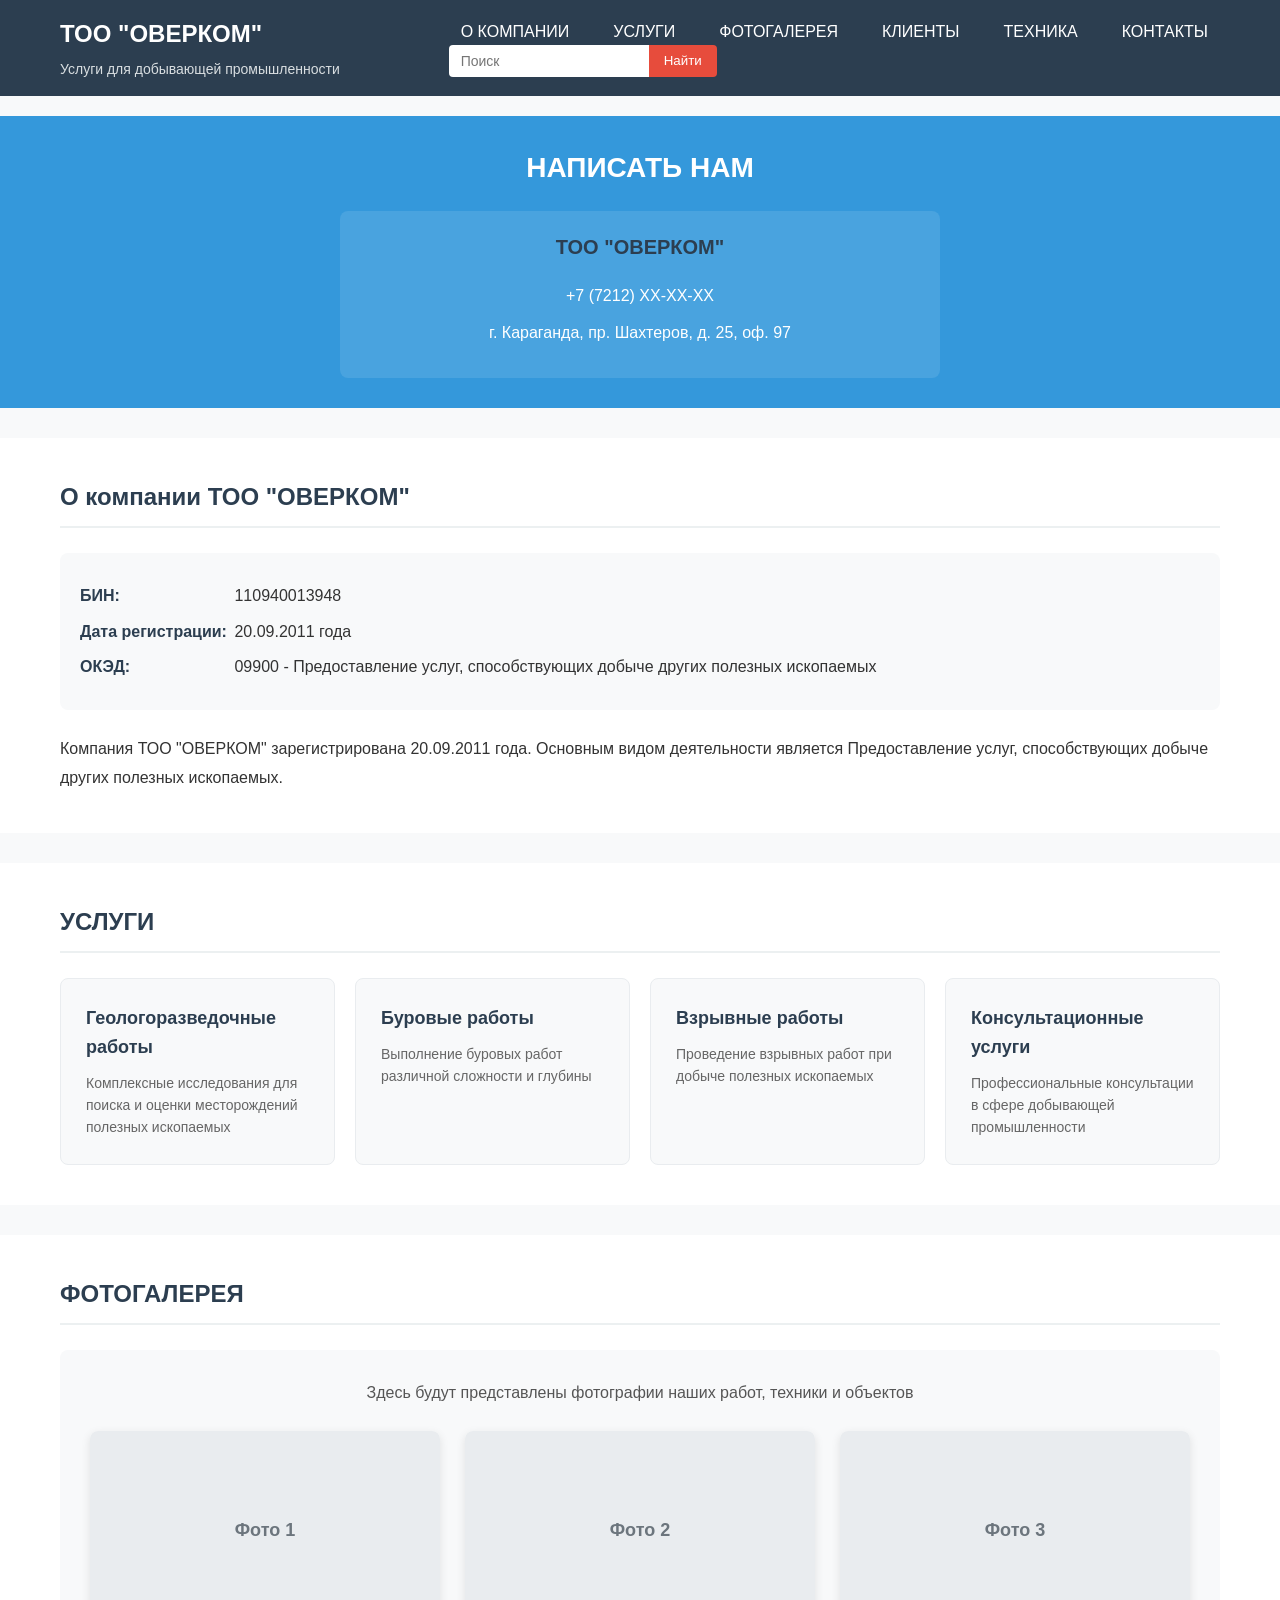
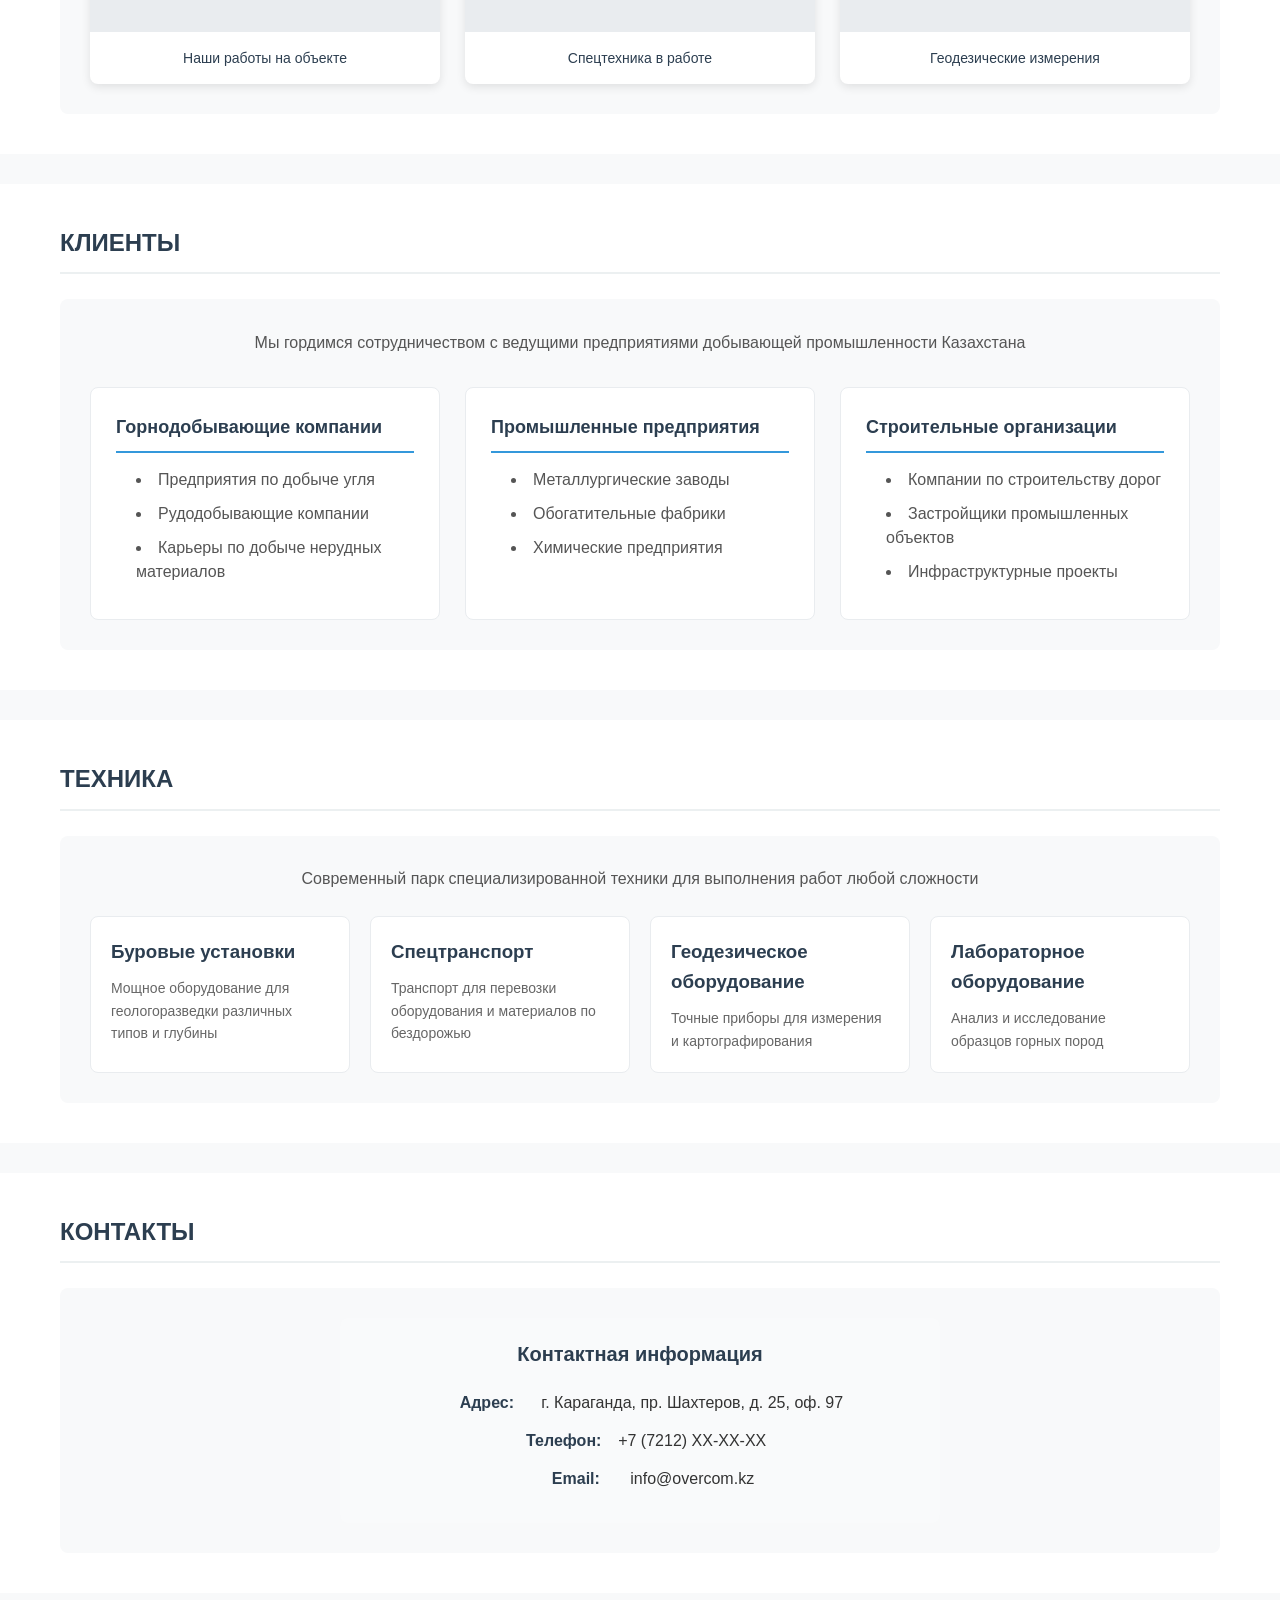
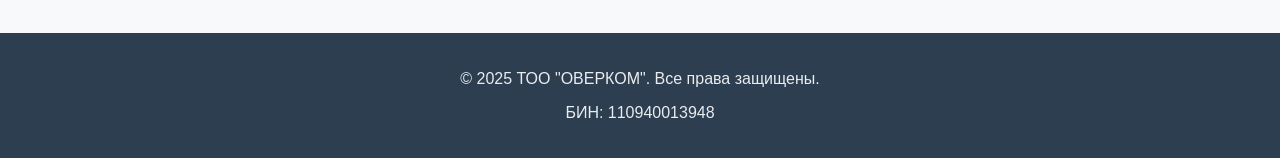
==== index.html @ c34c1b7b "Add contacts section with company information" ====
<!DOCTYPE html>
<html lang="ru">
<head>
  <meta charset="UTF-8">
  <meta name="viewport" content="width=device-width, initial-scale=1.0">
  <title>ТОО "ОВЕРКОМ" - Услуги для добывающей промышленности</title>
  <link rel="stylesheet" href="style.css">
</head>
<body>
<header class="header">
  <div class="container">
    <div class="logo">
      <h1>ТОО "ОВЕРКОМ"</h1>
      <p class="subtitle">Услуги для добывающей промышленности</p>
    </div>

    <nav class="navbar">
      <ul class="nav-menu">
        <li><a href="#about">О КОМПАНИИ</a></li>
        <li><a href="#services">УСЛУГИ</a></li>
        <li><a href="#gallery">ФОТОГАЛЕРЕЯ</a></li>
        <li><a href="#clients">КЛИЕНТЫ</a></li>
        <li><a href="#equipment">ТЕХНИКА</a></li>
        <li><a href="#contacts">КОНТАКТЫ</a></li>
      </ul>
      <div class="search-box">
        <input type="text" placeholder="Поиск">
        <button>Найти</button>
      </div>
    </nav>
  </div>
</header>

<main class="main-content">
  <section class="contact-banner">
    <div class="container">
      <h2>НАПИСАТЬ НАМ</h2>
      <div class="contact-info">
        <h3>ТОО "ОВЕРКОМ"</h3>
        <p>+7 (7212) XX-XX-XX</p>
        <p>г. Караганда, пр. Шахтеров, д. 25, оф. 97</p>
      </div>
    </div>
  </section>

  <section id="about" class="company-section">
    <div class="container">
      <h2>О компании ТОО "ОВЕРКОМ"</h2>

      <div class="company-details">
        <p><strong>БИН:</strong> 110940013948</p>
        <p><strong>Дата регистрации:</strong> 20.09.2011 года</p>
        <p><strong>ОКЭД:</strong> 09900 - Предоставление услуг, способствующих добыче других полезных ископаемых</p>
      </div>

      <div class="company-description">
        <p>Компания ТОО "ОВЕРКОМ" зарегистрирована 20.09.2011 года. Основным видом деятельности является Предоставление услуг, способствующих добыче других полезных ископаемых.</p>
      </div>
    </div>
  </section>

  <section id="services" class="company-section">
    <div class="container">
      <h2>УСЛУГИ</h2>
      <div class="services-grid">
        <div class="service-card">
          <h3>Геологоразведочные работы</h3>
          <p>Комплексные исследования для поиска и оценки месторождений полезных ископаемых</p>
        </div>
        <div class="service-card">
          <h3>Буровые работы</h3>
          <p>Выполнение буровых работ различной сложности и глубины</p>
        </div>
        <div class="service-card">
          <h3>Взрывные работы</h3>
          <p>Проведение взрывных работ при добыче полезных ископаемых</p>
        </div>
        <div class="service-card">
          <h3>Консультационные услуги</h3>
          <p>Профессиональные консультации в сфере добывающей промышленности</p>
        </div>
      </div>
    </div>
  </section>

  <section id="gallery" class="company-section">
    <div class="container">
      <h2>ФОТОГАЛЕРЕЯ</h2>
      <div class="gallery-container">
        <p class="gallery-description">Здесь будут представлены фотографии наших работ, техники и объектов</p>
        <div class="gallery-grid">
          <div class="gallery-item">
            <div class="image-placeholder">Фото 1</div>
            <p class="image-caption">Наши работы на объекте</p>
          </div>
          <div class="gallery-item">
            <div class="image-placeholder">Фото 2</div>
            <p class="image-caption">Спецтехника в работе</p>
          </div>
          <div class="gallery-item">
            <div class="image-placeholder">Фото 3</div>
            <p class="image-caption">Геодезические измерения</p>
          </div>
        </div>
      </div>
    </div>
  </section>

  <section id="clients" class="company-section">
    <div class="container">
      <h2>КЛИЕНТЫ</h2>
      <div class="clients-container">
        <p class="clients-intro">Мы гордимся сотрудничеством с ведущими предприятиями добывающей промышленности Казахстана</p>

        <div class="clients-grid">
          <div class="client-category">
            <h3>Горнодобывающие компании</h3>
            <ul>
              <li>Предприятия по добыче угля</li>
              <li>Рудодобывающие компании</li>
              <li>Карьеры по добыче нерудных материалов</li>
            </ul>
          </div>

          <div class="client-category">
            <h3>Промышленные предприятия</h3>
            <ul>
              <li>Металлургические заводы</li>
              <li>Обогатительные фабрики</li>
              <li>Химические предприятия</li>
            </ul>
          </div>

          <div class="client-category">
            <h3>Строительные организации</h3>
            <ul>
              <li>Компании по строительству дорог</li>
              <li>Застройщики промышленных объектов</li>
              <li>Инфраструктурные проекты</li>
            </ul>
          </div>
        </div>
      </div>
    </div>
  </section>

  <section id="equipment" class="company-section">
    <div class="container">
      <h2>ТЕХНИКА</h2>
      <div class="equipment-container">
        <p>Современный парк специализированной техники для выполнения работ любой сложности</p>
        <div class="equipment-grid">
          <div class="equipment-item">
            <h3>Буровые установки</h3>
            <p>Мощное оборудование для геологоразведки различных типов и глубины</p>
          </div>
          <div class="equipment-item">
            <h3>Спецтранспорт</h3>
            <p>Транспорт для перевозки оборудования и материалов по бездорожью</p>
          </div>
          <div class="equipment-item">
            <h3>Геодезическое оборудование</h3>
            <p>Точные приборы для измерения и картографирования</p>
          </div>
          <div class="equipment-item">
            <h3>Лабораторное оборудование</h3>
            <p>Анализ и исследование образцов горных пород</p>
          </div>
        </div>
      </div>
    </div>
  </section>

  <section id="contacts" class="company-section">
    <div class="container">
      <h2>КОНТАКТЫ</h2>
      <div class="contacts-container">
        <div class="contact-info">
          <h3>Контактная информация</h3>
          <p><strong>Адрес:</strong> г. Караганда, пр. Шахтеров, д. 25, оф. 97</p>
          <p><strong>Телефон:</strong> +7 (7212) XX-XX-XX</p>
          <p><strong>Email:</strong> info@overcom.kz</p>
        </div>
      </div>
    </div>
  </section>
</main>
<footer class="footer">
  <div class="container">
    <p>© 2025 ТОО "ОВЕРКОМ". Все права защищены.</p>
    <p>БИН: 110940013948</p>
  </div>
</footer>
</body>
</html>
---- style.css ----
* {
    margin: 0;
    padding: 0;
    box-sizing: border-box;
}

body {
    font-family: Arial, sans-serif;
    line-height: 1.6;
    color: #333;
    background-color: #f8f9fa;
}

.container {
    max-width: 1200px;
    margin: 0 auto;
    padding: 0 20px;
}

/* Шапка */
.header {
    background-color: #2c3e50;
    color: white;
    padding: 15px 0;
}

.header .container {
    display: flex;
    justify-content: space-between;
    align-items: center;
}

.logo h1 {
    font-size: 24px;
    margin-bottom: 5px;
}

.logo .subtitle {
    font-size: 14px;
    color: #ecf0f1;
    opacity: 0.9;
}

/* Навигация */
.nav-menu {
    display: flex;
    list-style: none;
    gap: 20px;
}

.nav-menu li a {
    color: white;
    text-decoration: none;
    font-weight: 500;
    padding: 8px 12px;
    border-radius: 4px;
    transition: background-color 0.3s;
}

.nav-menu li a:hover {
    background-color: rgba(255,255,255,0.1);
}

/* Поиск */
.search-box {
    display: flex;
}

.search-box input {
    padding: 8px 12px;
    border: none;
    border-radius: 4px 0 0 4px;
    font-size: 14px;
    width: 200px;
}

.search-box button {
    padding: 8px 15px;
    background-color: #e74c3c;
    color: white;
    border: none;
    border-radius: 0 4px 4px 0;
    cursor: pointer;
    font-weight: 500;
    transition: background-color 0.3s;
}

.search-box button:hover {
    background-color: #c0392b;
}

/* Баннер "Написать нам" */
.contact-banner {
    background-color: #3498db;
    color: white;
    padding: 30px 0;
    margin: 20px 0;
}

.contact-banner h2 {
    text-align: center;
    margin-bottom: 20px;
    font-size: 28px;
}

.contact-info {
    text-align: center;
    background-color: rgba(255,255,255,0.1);
    padding: 20px;
    border-radius: 8px;
    max-width: 600px;
    margin: 0 auto;
}

.contact-info h3 {
    margin-bottom: 10px;
    font-size: 22px;
}

.contact-info p {
    margin: 8px 0;
    font-size: 16px;
}

/* Основной контент */
.company-section {
    background-color: white;
    padding: 40px 0;
    margin: 30px 0;
}

.company-section h2 {
    color: #2c3e50;
    margin-bottom: 25px;
    padding-bottom: 10px;
    border-bottom: 2px solid #ecf0f1;
}

.company-details {
    background-color: #f8f9fa;
    padding: 20px;
    border-radius: 8px;
    margin-bottom: 25px;
}

.company-details p {
    margin: 10px 0;
}

.company-details strong {
    color: #2c3e50;
    min-width: 150px;
    display: inline-block;
}

.company-description {
    line-height: 1.8;
}

/* Сетка услуг */
.services-grid {
    display: grid;
    grid-template-columns: repeat(auto-fit, minmax(250px, 1fr));
    gap: 20px;
    margin-top: 20px;
}

.service-card {
    background-color: #f8f9fa;
    padding: 25px;
    border-radius: 8px;
    border: 1px solid #e9ecef;
    transition: transform 0.3s, box-shadow 0.3s;
}

.service-card:hover {
    transform: translateY(-5px);
    box-shadow: 0 5px 15px rgba(0,0,0,0.1);
}

.service-card h3 {
    color: #2c3e50;
    margin-bottom: 10px;
    font-size: 18px;
}

.service-card p {
    color: #666;
    font-size: 14px;
    line-height: 1.6;
}

/* Фотогалерея */
.gallery-container {
    background-color: #f8f9fa;
    padding: 30px;
    border-radius: 8px;
}

.gallery-description {
    text-align: center;
    margin-bottom: 25px;
    font-size: 16px;
    color: #555;
}

.gallery-grid {
    display: grid;
    grid-template-columns: repeat(auto-fit, minmax(300px, 1fr));
    gap: 25px;
}

.gallery-item {
    background-color: white;
    border-radius: 8px;
    overflow: hidden;
    box-shadow: 0 3px 10px rgba(0,0,0,0.1);
    transition: transform 0.3s;
}

.gallery-item:hover {
    transform: translateY(-5px);
}

.image-placeholder {
    height: 200px;
    background-color: #e9ecef;
    display: flex;
    align-items: center;
    justify-content: center;
    color: #6c757d;
    font-size: 18px;
    font-weight: bold;
}

.image-caption {
    padding: 15px;
    text-align: center;
    font-size: 14px;
    color: #2c3e50;
    border-top: 1px solid #e9ecef;
}

/* Клиенты */
.clients-container {
    background-color: #f8f9fa;
    padding: 30px;
    border-radius: 8px;
}

.clients-intro {
    text-align: center;
    margin-bottom: 30px;
    font-size: 16px;
    color: #555;
    line-height: 1.7;
}

.clients-grid {
    display: grid;
    grid-template-columns: repeat(auto-fit, minmax(300px, 1fr));
    gap: 25px;
}

.client-category {
    background-color: white;
    padding: 25px;
    border-radius: 8px;
    border: 1px solid #e9ecef;
}

.client-category h3 {
    color: #2c3e50;
    margin-bottom: 15px;
    font-size: 18px;
    padding-bottom: 10px;
    border-bottom: 2px solid #3498db;
}

.client-category ul {
    list-style-position: inside;
    margin-left: 10px;
}

.client-category li {
    margin: 10px 0;
    padding-left: 10px;
    color: #555;
    line-height: 1.5;
}

/* Подвал */
.footer {
    background-color: #2c3e50;
    color: white;
    padding: 25px 0;
    margin-top: 40px;
    text-align: center;
}

.footer p {
    margin: 8px 0;
    opacity: 0.9;
}

/* Адаптивность */
@media (max-width: 992px) {
    .header .container {
        flex-direction: column;
        gap: 20px;
    }

    .navbar {
        width: 100%;
        justify-content: center;
    }

    .nav-menu {
        flex-wrap: wrap;
        justify-content: center;
    }

    .gallery-grid,
    .clients-grid {
        grid-template-columns: repeat(2, 1fr);
    }
}

@media (max-width: 768px) {
    .nav-menu {
        flex-direction: column;
        text-align: center;
        gap: 10px;
    }

    .search-box input {
        width: 150px;
    }

    .services-grid {
        grid-template-columns: repeat(2, 1fr);
    }
}

@media (max-width: 576px) {
    .logo h1 {
        font-size: 20px;
        text-align: center;
    }

    .search-box {
        width: 100%;
    }

    .search-box input {
        width: 100%;
    }

    .company-details strong {
        display: block;
        margin-bottom: 5px;
    }

    .services-grid,
    .gallery-grid,
    .clients-grid {
        grid-template-columns: 1fr;
    }

    .gallery-container,
    .clients-container {
        padding: 20px;
    }
}
.equipment-container {
    background-color: #f8f9fa;
    padding: 30px;
    border-radius: 8px;
}

.equipment-container p {
    text-align: center;
    margin-bottom: 25px;
    color: #555;
}

.equipment-grid {
    display: grid;
    grid-template-columns: repeat(auto-fit, minmax(250px, 1fr));
    gap: 20px;
}

.equipment-item {
    background-color: white;
    padding: 20px;
    border-radius: 8px;
    border: 1px solid #e9ecef;
}

.equipment-item h3 {
    color: #2c3e50;
    margin-bottom: 10px;
}

.equipment-item p {
    color: #666;
    font-size: 14px;
    margin: 0;
    text-align: left;
}

.equipment-item {
    background-color: white;
    padding: 20px;
    border-radius: 8px;
    border: 1px solid #e9ecef;
    transition: transform 0.3s, box-shadow 0.3s;
}

.equipment-item:hover {
    transform: translateY(-5px);
    box-shadow: 0 5px 15px rgba(0,0,0,0.1);
}

@media (max-width: 768px) {
    .equipment-grid {
        grid-template-columns: repeat(2, 1fr);
    }
}

@media (max-width: 576px) {
    .equipment-grid {
        grid-template-columns: 1fr;
    }
}

.contacts-container {
    background-color: #f8f9fa;
    padding: 30px;
    border-radius: 8px;
}

.contact-info h3 {
    color: #2c3e50;
    margin-bottom: 20px;
    font-size: 20px;
}

.contact-info p {
    margin: 12px 0;
    font-size: 16px;
}

.contact-info strong {
    color: #2c3e50;
    min-width: 100px;
    display: inline-block;
}
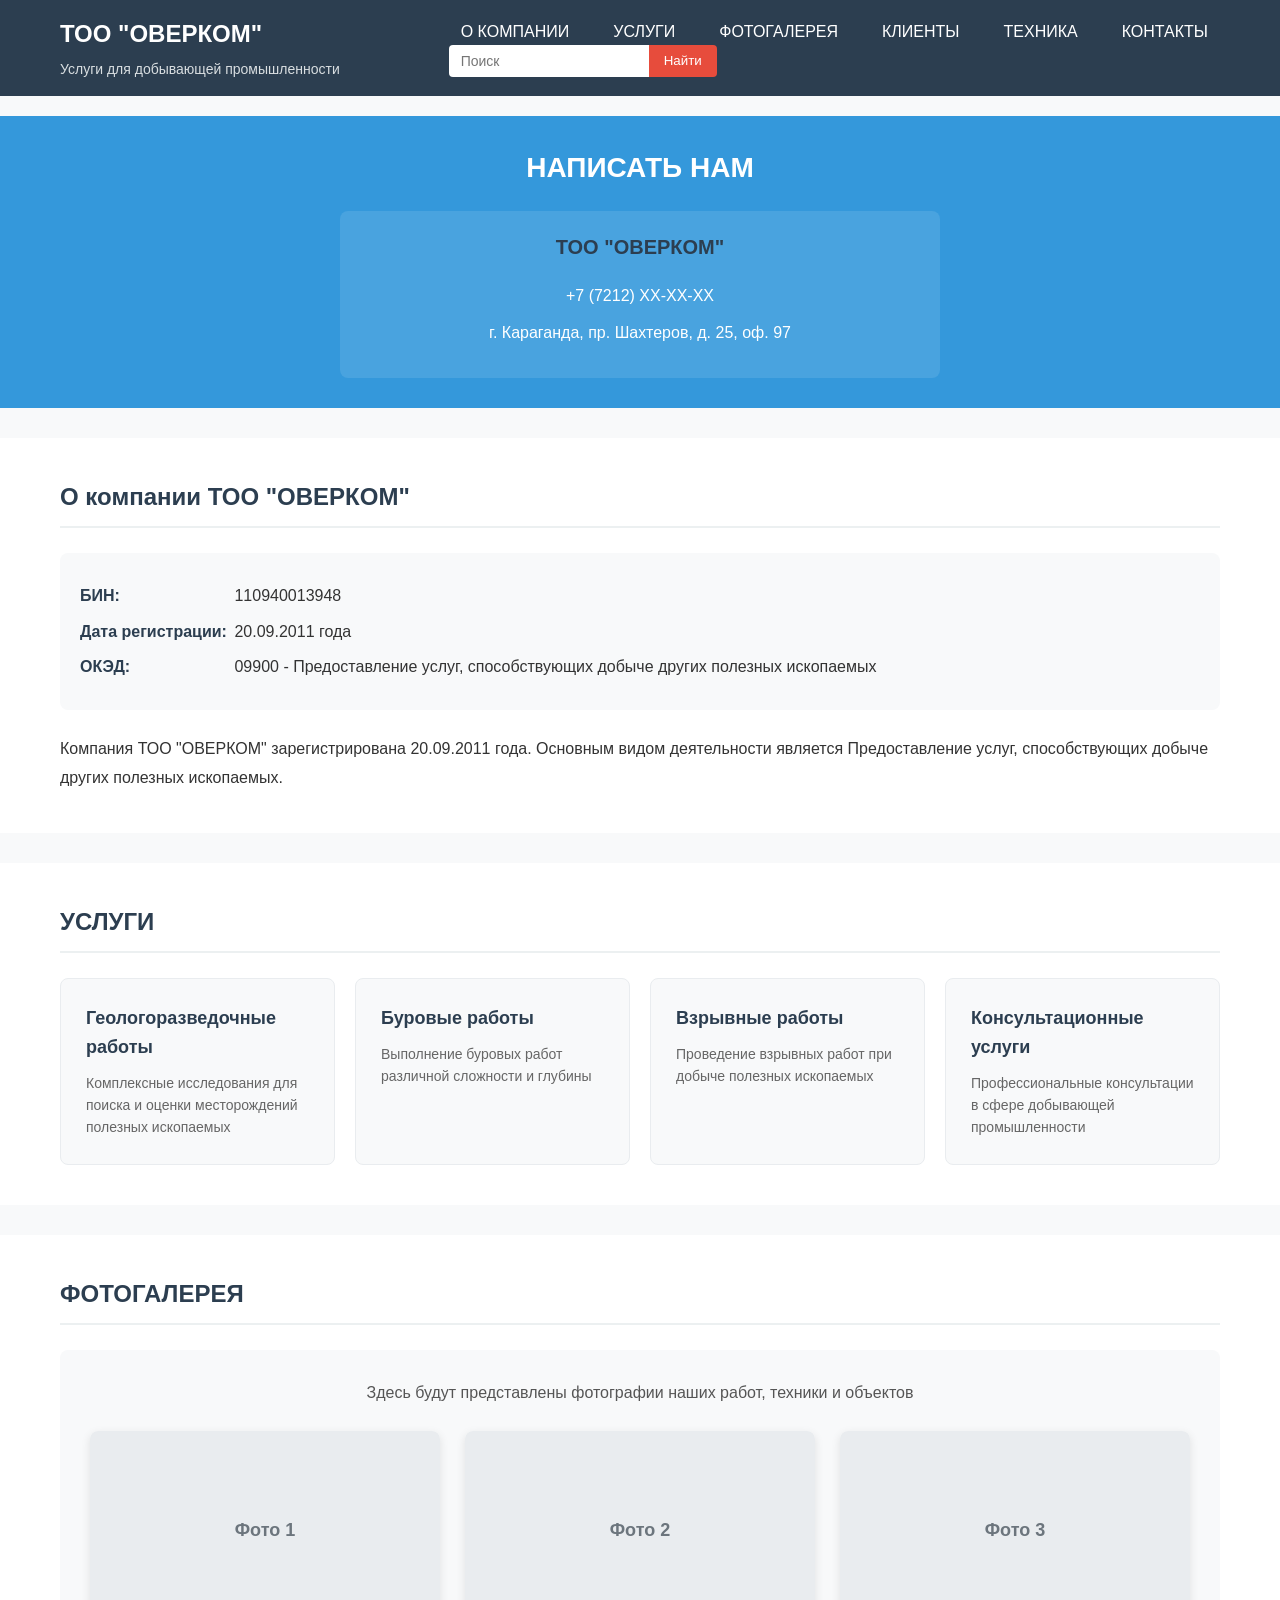
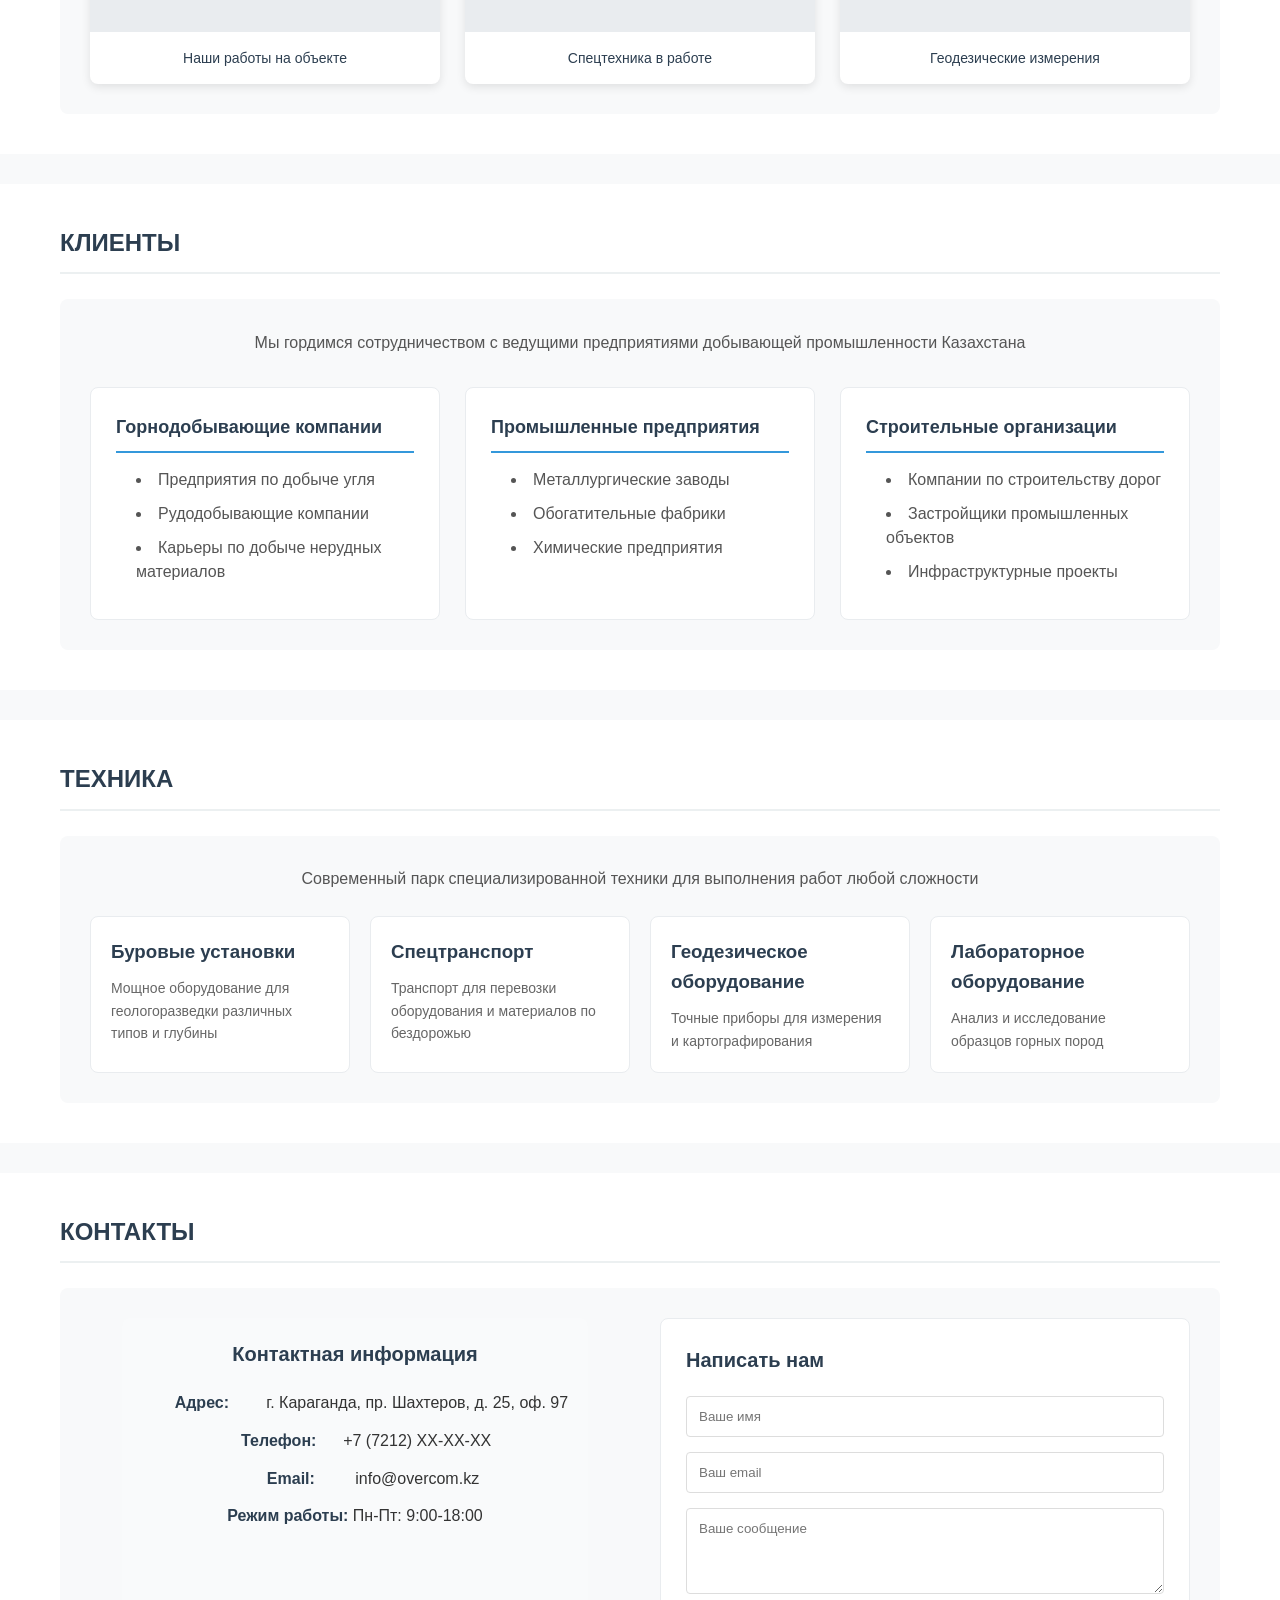
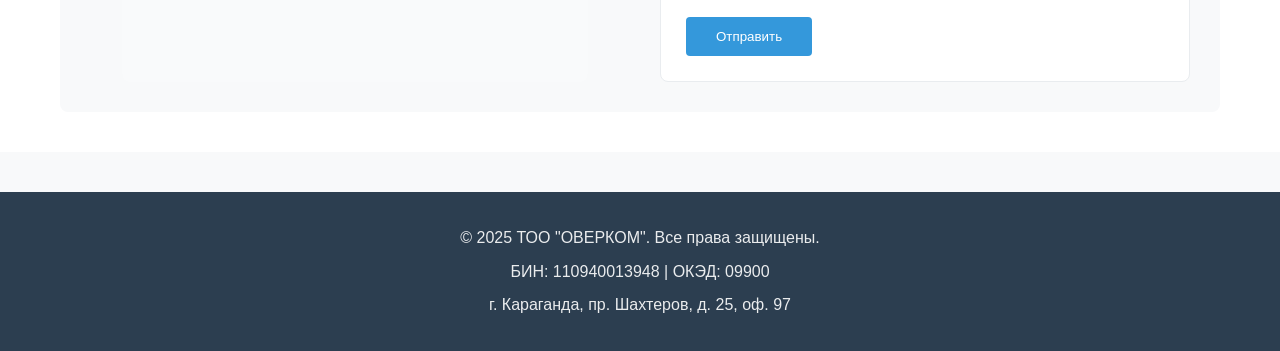
==== commit 605c393f: "Add contact form to contacts section with responsive design" ====
--- a/index.html
+++ b/index.html
@@ -175,11 +175,24 @@
     <div class="container">
       <h2>КОНТАКТЫ</h2>
       <div class="contacts-container">
-        <div class="contact-info">
-          <h3>Контактная информация</h3>
-          <p><strong>Адрес:</strong> г. Караганда, пр. Шахтеров, д. 25, оф. 97</p>
-          <p><strong>Телефон:</strong> +7 (7212) XX-XX-XX</p>
-          <p><strong>Email:</strong> info@overcom.kz</p>
+        <div class="contacts-grid">
+          <div class="contact-info">
+            <h3>Контактная информация</h3>
+            <p><strong>Адрес:</strong> г. Караганда, пр. Шахтеров, д. 25, оф. 97</p>
+            <p><strong>Телефон:</strong> +7 (7212) XX-XX-XX</p>
+            <p><strong>Email:</strong> info@overcom.kz</p>
+            <p><strong>Режим работы:</strong> Пн-Пт: 9:00-18:00</p>
+          </div>
+
+          <div class="contact-form">
+            <h3>Написать нам</h3>
+            <form id="feedbackForm">
+              <input type="text" placeholder="Ваше имя" required>
+              <input type="email" placeholder="Ваш email" required>
+              <textarea placeholder="Ваше сообщение" rows="4" required></textarea>
+              <button type="submit">Отправить</button>
+            </form>
+          </div>
         </div>
       </div>
     </div>
@@ -188,7 +201,8 @@
 <footer class="footer">
   <div class="container">
     <p>© 2025 ТОО "ОВЕРКОМ". Все права защищены.</p>
-    <p>БИН: 110940013948</p>
+    <p>БИН: 110940013948 | ОКЭД: 09900</p>
+    <p>г. Караганда, пр. Шахтеров, д. 25, оф. 97</p>
   </div>
 </footer>
 </body>
--- a/style.css
+++ b/style.css
@@ -17,7 +17,6 @@
     padding: 0 20px;
 }
 
-/* Шапка */
 .header {
     background-color: #2c3e50;
     color: white;
@@ -41,7 +40,6 @@
     opacity: 0.9;
 }
 
-/* Навигация */
 .nav-menu {
     display: flex;
     list-style: none;
@@ -61,7 +59,6 @@
     background-color: rgba(255,255,255,0.1);
 }
 
-/* Поиск */
 .search-box {
     display: flex;
 }
@@ -89,7 +86,6 @@
     background-color: #c0392b;
 }
 
-/* Баннер "Написать нам" */
 .contact-banner {
     background-color: #3498db;
     color: white;
@@ -122,7 +118,6 @@
     font-size: 16px;
 }
 
-/* Основной контент */
 .company-section {
     background-color: white;
     padding: 40px 0;
@@ -157,7 +152,6 @@
     line-height: 1.8;
 }
 
-/* Сетка услуг */
 .services-grid {
     display: grid;
     grid-template-columns: repeat(auto-fit, minmax(250px, 1fr));
@@ -190,7 +184,6 @@
     line-height: 1.6;
 }
 
-/* Фотогалерея */
 .gallery-container {
     background-color: #f8f9fa;
     padding: 30px;
@@ -241,7 +234,6 @@
     border-top: 1px solid #e9ecef;
 }
 
-/* Клиенты */
 .clients-container {
     background-color: #f8f9fa;
     padding: 30px;
@@ -289,7 +281,110 @@
     line-height: 1.5;
 }
 
-/* Подвал */
+.equipment-container {
+    background-color: #f8f9fa;
+    padding: 30px;
+    border-radius: 8px;
+}
+
+.equipment-container p {
+    text-align: center;
+    margin-bottom: 25px;
+    color: #555;
+}
+
+.equipment-grid {
+    display: grid;
+    grid-template-columns: repeat(auto-fit, minmax(250px, 1fr));
+    gap: 20px;
+}
+
+.equipment-item {
+    background-color: white;
+    padding: 20px;
+    border-radius: 8px;
+    border: 1px solid #e9ecef;
+    transition: transform 0.3s, box-shadow 0.3s;
+}
+
+.equipment-item:hover {
+    transform: translateY(-5px);
+    box-shadow: 0 5px 15px rgba(0,0,0,0.1);
+}
+
+.equipment-item h3 {
+    color: #2c3e50;
+    margin-bottom: 10px;
+}
+
+.equipment-item p {
+    color: #666;
+    font-size: 14px;
+    margin: 0;
+    text-align: left;
+}
+
+.contacts-container {
+    background-color: #f8f9fa;
+    padding: 30px;
+    border-radius: 8px;
+}
+
+.contacts-grid {
+    display: grid;
+    grid-template-columns: repeat(auto-fit, minmax(300px, 1fr));
+    gap: 40px;
+}
+
+.contact-info h3 {
+    color: #2c3e50;
+    margin-bottom: 20px;
+    font-size: 20px;
+}
+
+.contact-info p {
+    margin: 12px 0;
+    font-size: 16px;
+}
+
+.contact-info strong {
+    color: #2c3e50;
+    min-width: 120px;
+    display: inline-block;
+}
+
+.contact-form {
+    background-color: white;
+    padding: 25px;
+    border-radius: 8px;
+    border: 1px solid #e9ecef;
+}
+
+.contact-form h3 {
+    color: #2c3e50;
+    margin-bottom: 20px;
+    font-size: 20px;
+}
+
+#feedbackForm input,
+#feedbackForm textarea {
+    width: 100%;
+    padding: 12px;
+    margin-bottom: 15px;
+    border: 1px solid #ddd;
+    border-radius: 4px;
+    font-family: inherit;
+}
+
+#feedbackForm button {
+    background-color: #3498db;
+    color: white;
+    padding: 12px 30px;
+    border: none;
+    border-radius: 4px;
+    cursor: pointer;
+}
+
 .footer {
     background-color: #2c3e50;
     color: white;
@@ -303,7 +398,6 @@
     opacity: 0.9;
 }
 
-/* Адаптивность */
 @media (max-width: 992px) {
     .header .container {
         flex-direction: column;
@@ -337,8 +431,14 @@
         width: 150px;
     }
 
-    .services-grid {
+    .services-grid,
+    .equipment-grid {
         grid-template-columns: repeat(2, 1fr);
+    }
+
+    .contacts-grid {
+        grid-template-columns: 1fr;
+        gap: 20px;
     }
 }
 
@@ -363,96 +463,14 @@
 
     .services-grid,
     .gallery-grid,
-    .clients-grid {
-        grid-template-columns: 1fr;
-    }
-
-    .gallery-container,
-    .clients-container {
-        padding: 20px;
-    }
-}
-.equipment-container {
-    background-color: #f8f9fa;
-    padding: 30px;
-    border-radius: 8px;
-}
-
-.equipment-container p {
-    text-align: center;
-    margin-bottom: 25px;
-    color: #555;
-}
-
-.equipment-grid {
-    display: grid;
-    grid-template-columns: repeat(auto-fit, minmax(250px, 1fr));
-    gap: 20px;
-}
-
-.equipment-item {
-    background-color: white;
-    padding: 20px;
-    border-radius: 8px;
-    border: 1px solid #e9ecef;
-}
-
-.equipment-item h3 {
-    color: #2c3e50;
-    margin-bottom: 10px;
-}
-
-.equipment-item p {
-    color: #666;
-    font-size: 14px;
-    margin: 0;
-    text-align: left;
-}
-
-.equipment-item {
-    background-color: white;
-    padding: 20px;
-    border-radius: 8px;
-    border: 1px solid #e9ecef;
-    transition: transform 0.3s, box-shadow 0.3s;
-}
-
-.equipment-item:hover {
-    transform: translateY(-5px);
-    box-shadow: 0 5px 15px rgba(0,0,0,0.1);
-}
-
-@media (max-width: 768px) {
-    .equipment-grid {
-        grid-template-columns: repeat(2, 1fr);
-    }
-}
-
-@media (max-width: 576px) {
+    .clients-grid,
     .equipment-grid {
         grid-template-columns: 1fr;
     }
-}
-
-.contacts-container {
-    background-color: #f8f9fa;
-    padding: 30px;
-    border-radius: 8px;
-}
-
-.contact-info h3 {
-    color: #2c3e50;
-    margin-bottom: 20px;
-    font-size: 20px;
-}
-
-.contact-info p {
-    margin: 12px 0;
-    font-size: 16px;
-}
-
-.contact-info strong {
-    color: #2c3e50;
-    min-width: 100px;
-    display: inline-block;
+
+    .gallery-container,
+    .clients-container,
+    .equipment-container {
+        padding: 20px;
+    }
 }
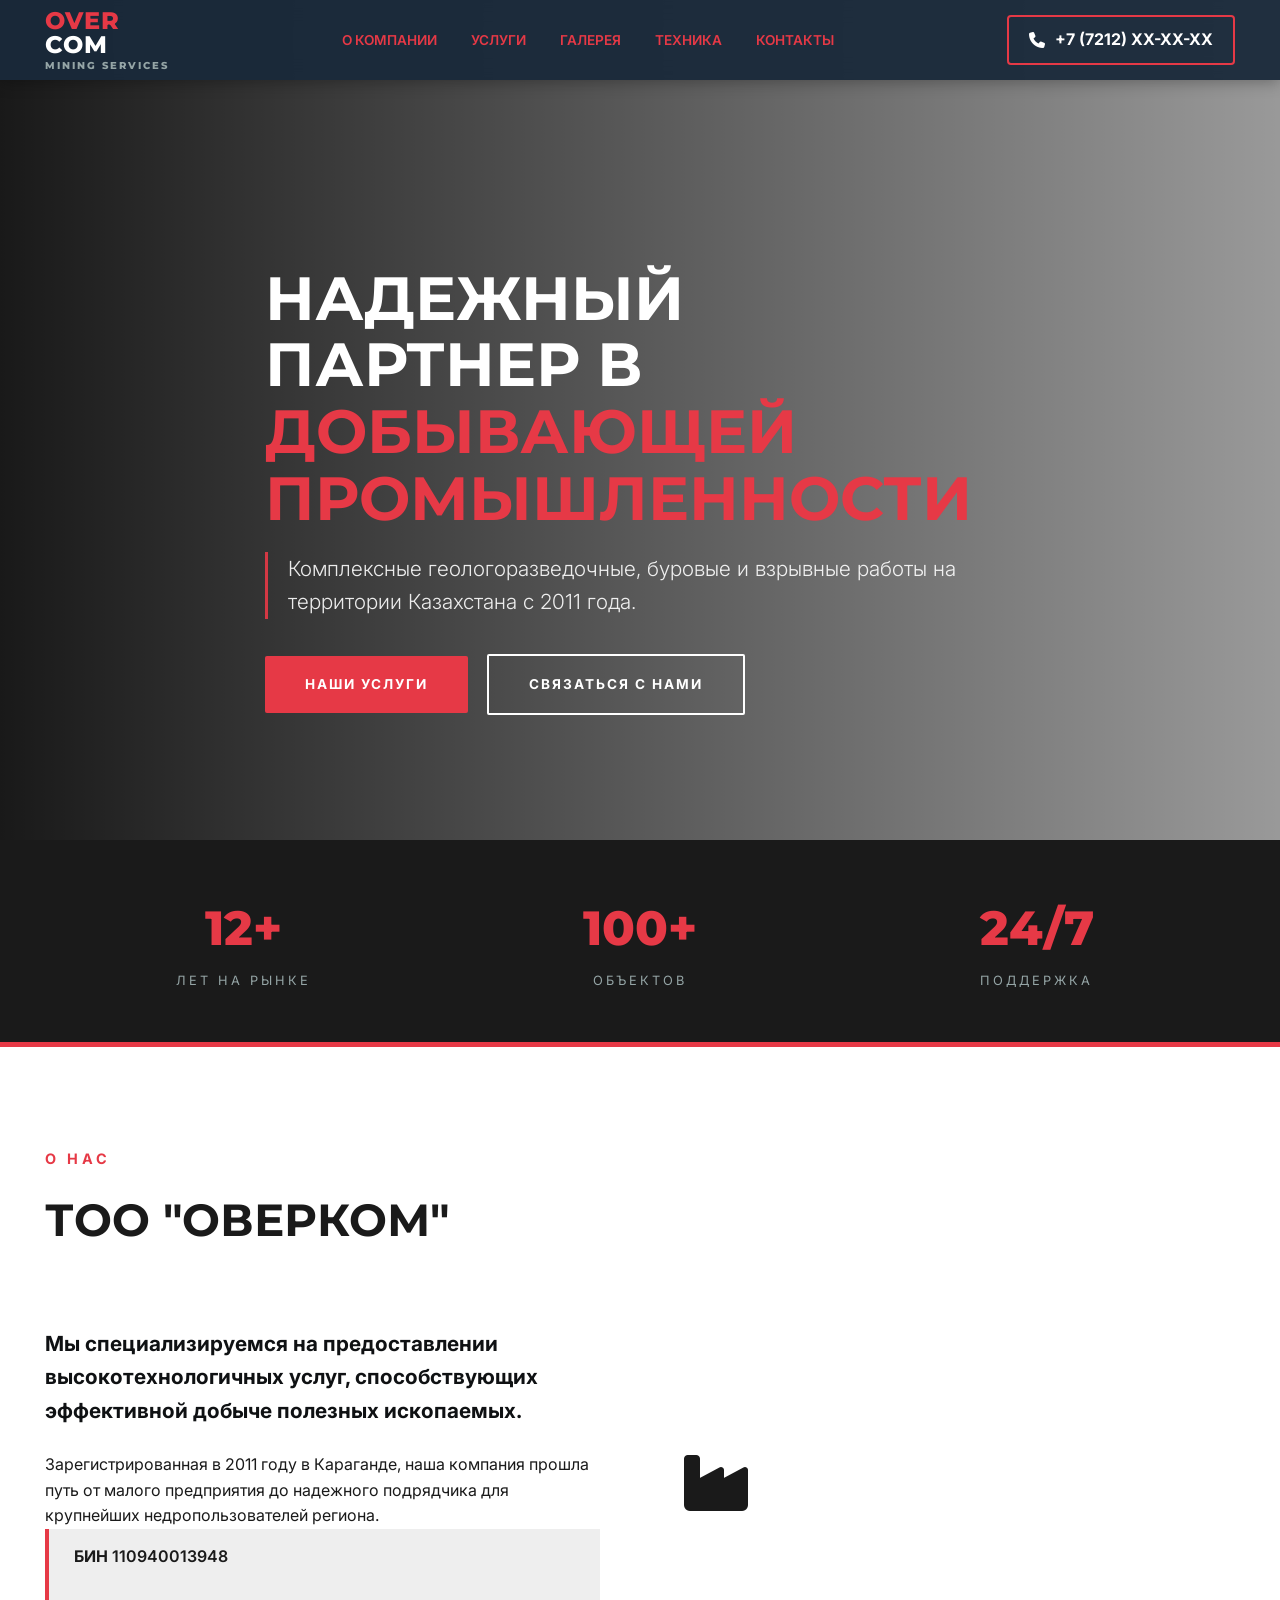
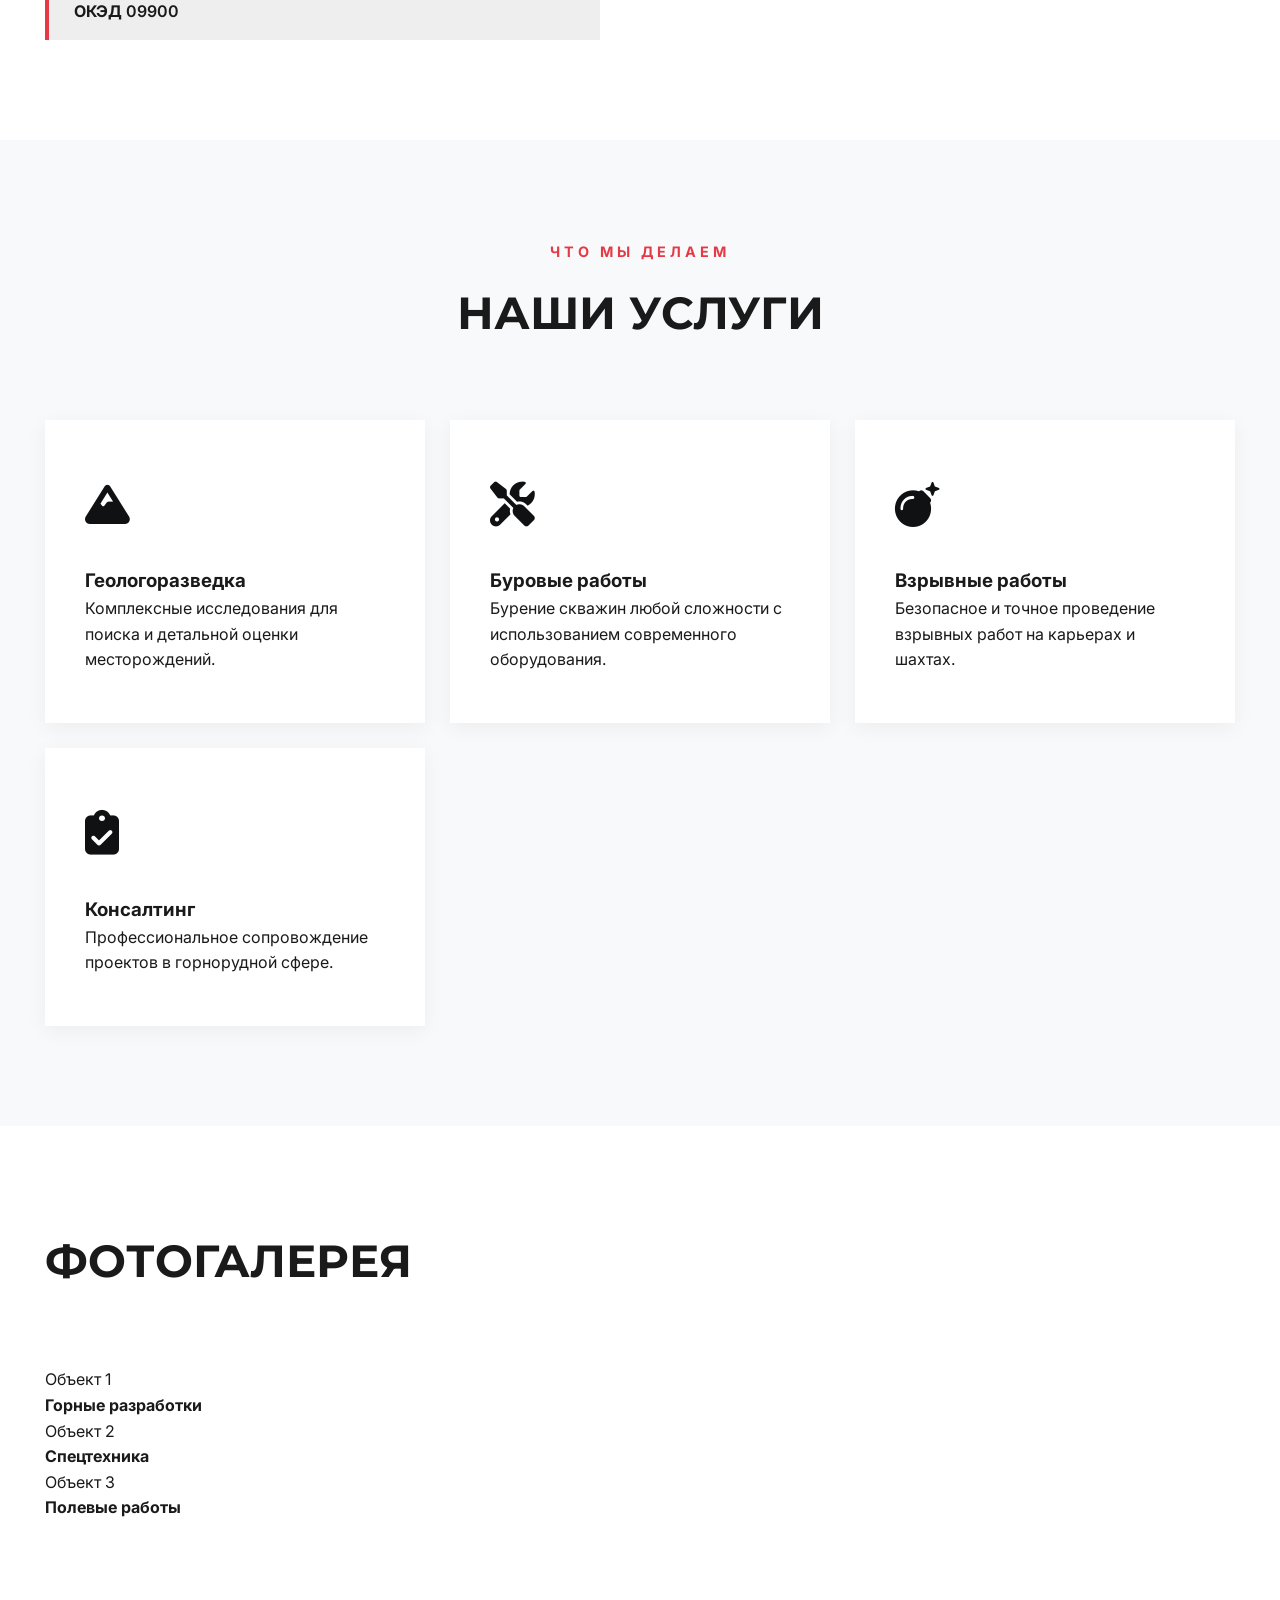
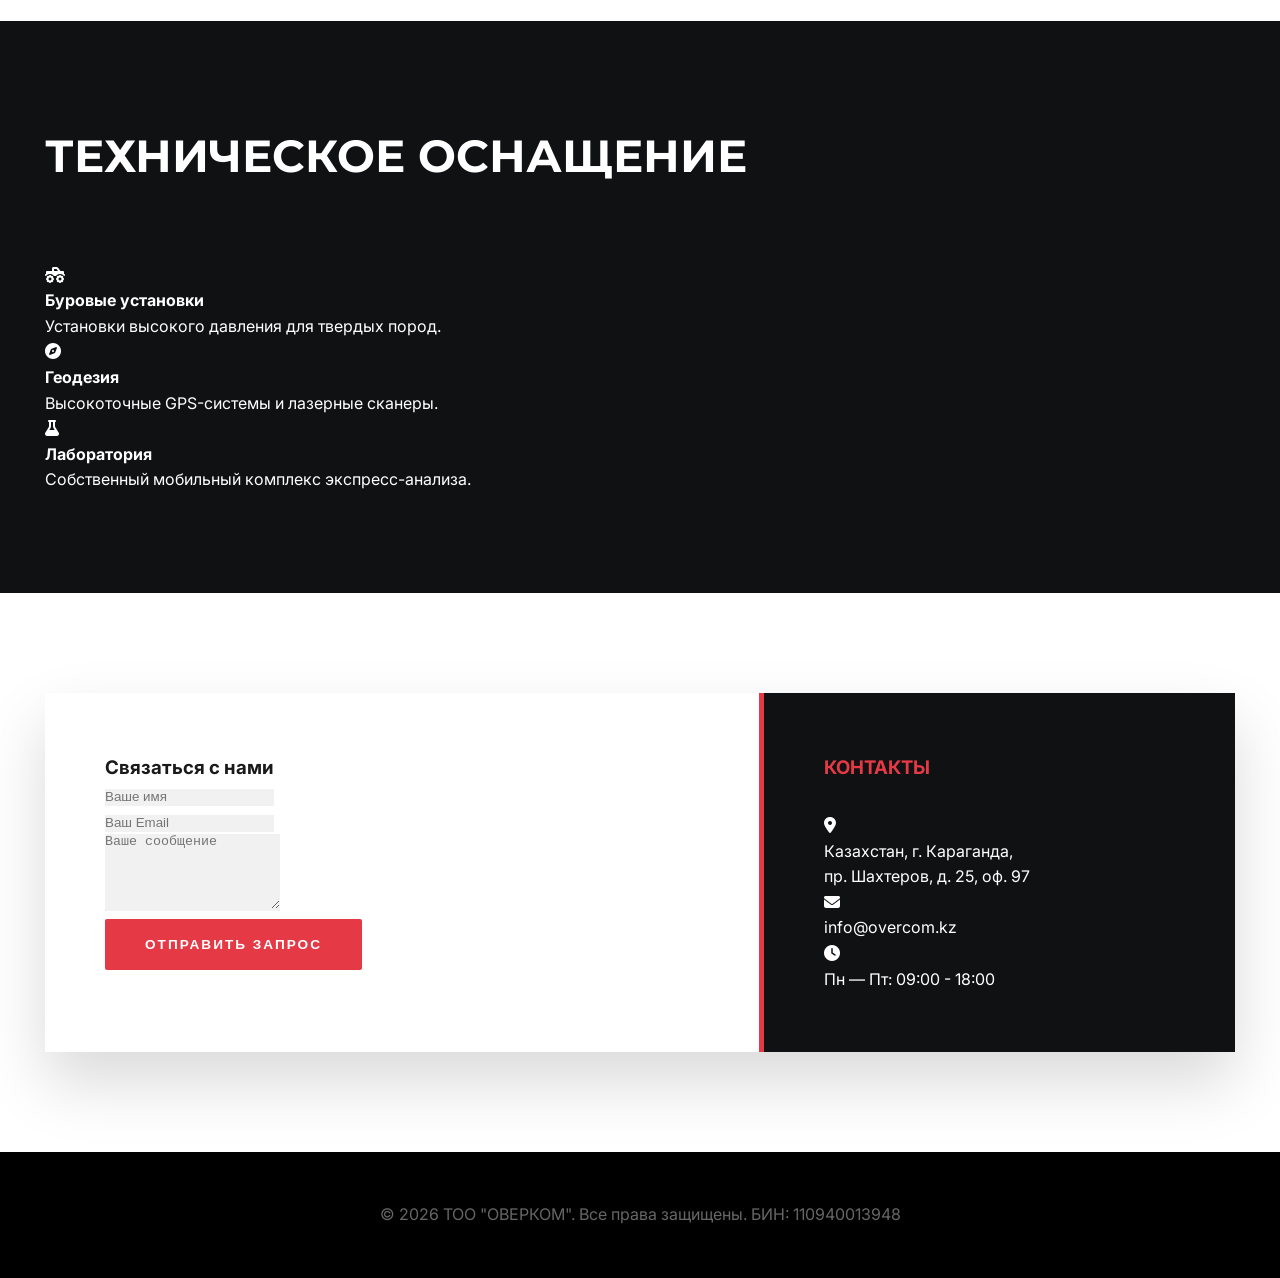
==== commit 05242893: "new design" ====
--- a/index.html
+++ b/index.html
@@ -3,207 +3,224 @@
 <head>
   <meta charset="UTF-8">
   <meta name="viewport" content="width=device-width, initial-scale=1.0">
-  <title>ТОО "ОВЕРКОМ" - Услуги для добывающей промышленности</title>
+  <title>ТОО "ОВЕРКОМ" | Промышленные решения</title>
+
+  <link rel="preconnect" href="https://fonts.googleapis.com">
+  <link rel="preconnect" href="https://fonts.gstatic.com" crossorigin>
+  <link href="https://fonts.googleapis.com/css2?family=Inter:wght@300;400;600;700&family=Montserrat:wght@700;800&display=swap" rel="stylesheet">
+
+  <link rel="stylesheet" href="https://cdnjs.cloudflare.com/ajax/libs/font-awesome/6.4.0/css/all.min.css">
+
   <link rel="stylesheet" href="style.css">
 </head>
 <body>
+
 <header class="header">
-  <div class="container">
+  <div class="container header-flex">
     <div class="logo">
-      <h1>ТОО "ОВЕРКОМ"</h1>
-      <p class="subtitle">Услуги для добывающей промышленности</p>
+      <span class="logo-accent">OVER</span>COM
+      <p class="subtitle">Mining Services</p>
     </div>
 
     <nav class="navbar">
       <ul class="nav-menu">
-        <li><a href="#about">О КОМПАНИИ</a></li>
-        <li><a href="#services">УСЛУГИ</a></li>
-        <li><a href="#gallery">ФОТОГАЛЕРЕЯ</a></li>
-        <li><a href="#clients">КЛИЕНТЫ</a></li>
-        <li><a href="#equipment">ТЕХНИКА</a></li>
-        <li><a href="#contacts">КОНТАКТЫ</a></li>
+        <li><a href="#about" class="nav-link">О КОМПАНИИ</a></li>
+        <li><a href="#services" class="nav-link">УСЛУГИ</a></li>
+        <li><a href="#gallery" class="nav-link">ГАЛЕРЕЯ</a></li>
+        <li><a href="#equipment" class="nav-link">ТЕХНИКА</a></li>
+        <li><a href="#contacts" class="nav-link">КОНТАКТЫ</a></li>
       </ul>
-      <div class="search-box">
-        <input type="text" placeholder="Поиск">
-        <button>Найти</button>
+      <div class="mobile-menu-toggle">
+        <i class="fas fa-bars"></i>
       </div>
     </nav>
+
+    <div class="header-actions">
+      <a href="tel:+77212000000" class="phone-link"><i class="fas fa-phone"></i> +7 (7212) XX-XX-XX</a>
+    </div>
   </div>
 </header>
 
-<main class="main-content">
-  <section class="contact-banner">
-    <div class="container">
-      <h2>НАПИСАТЬ НАМ</h2>
-      <div class="contact-info">
-        <h3>ТОО "ОВЕРКОМ"</h3>
-        <p>+7 (7212) XX-XX-XX</p>
-        <p>г. Караганда, пр. Шахтеров, д. 25, оф. 97</p>
-      </div>
-    </div>
-  </section>
-
-  <section id="about" class="company-section">
-    <div class="container">
-      <h2>О компании ТОО "ОВЕРКОМ"</h2>
-
-      <div class="company-details">
-        <p><strong>БИН:</strong> 110940013948</p>
-        <p><strong>Дата регистрации:</strong> 20.09.2011 года</p>
-        <p><strong>ОКЭД:</strong> 09900 - Предоставление услуг, способствующих добыче других полезных ископаемых</p>
-      </div>
-
-      <div class="company-description">
-        <p>Компания ТОО "ОВЕРКОМ" зарегистрирована 20.09.2011 года. Основным видом деятельности является Предоставление услуг, способствующих добыче других полезных ископаемых.</p>
-      </div>
-    </div>
-  </section>
-
-  <section id="services" class="company-section">
-    <div class="container">
-      <h2>УСЛУГИ</h2>
+<main>
+  <section class="hero">
+    <div class="hero-overlay"></div>
+    <div class="container hero-content">
+      <h1>Надежный партнер в <br><span>добывающей промышленности</span></h1>
+      <p>Комплексные геологоразведочные, буровые и взрывные работы на территории Казахстана с 2011 года.</p>
+      <div class="hero-btns">
+        <a href="#services" class="btn btn-primary">Наши услуги</a>
+        <a href="#contacts" class="btn btn-outline">Связаться с нами</a>
+      </div>
+    </div>
+  </section>
+
+  <section class="stats-bar">
+    <div class="container stats-grid">
+      <div class="stat-item">
+        <span class="stat-number">12+</span>
+        <span class="stat-text">Лет на рынке</span>
+      </div>
+      <div class="stat-item">
+        <span class="stat-number">100+</span>
+        <span class="stat-text">Объектов</span>
+      </div>
+      <div class="stat-item">
+        <span class="stat-number">24/7</span>
+        <span class="stat-text">Поддержка</span>
+      </div>
+    </div>
+  </section>
+
+  <section id="about" class="section about-section">
+    <div class="container">
+      <div class="section-header">
+        <span class="pre-title">О нас</span>
+        <h2>ТОО "ОВЕРКОМ"</h2>
+      </div>
+
+      <div class="about-grid">
+        <div class="about-text">
+          <p class="lead">Мы специализируемся на предоставлении высокотехнологичных услуг, способствующих эффективной добыче полезных ископаемых.</p>
+          <p>Зарегистрированная в 2011 году в Караганде, наша компания прошла путь от малого предприятия до надежного подрядчика для крупнейших недропользователей региона.</p>
+
+          <div class="legal-info">
+            <div class="legal-card"><strong>БИН</strong> 110940013948</div>
+            <div class="legal-card"><strong>ОКЭД</strong> 09900</div>
+          </div>
+        </div>
+        <div class="about-image">
+          <div class="image-stack-card"></div>
+          <div class="image-placeholder-main"><i class="fas fa-industry fa-4x"></i></div>
+        </div>
+      </div>
+    </div>
+  </section>
+
+  <section id="services" class="section services-section bg-light">
+    <div class="container">
+      <div class="section-header center">
+        <span class="pre-title">Что мы делаем</span>
+        <h2>Наши Услуги</h2>
+      </div>
+
       <div class="services-grid">
         <div class="service-card">
-          <h3>Геологоразведочные работы</h3>
-          <p>Комплексные исследования для поиска и оценки месторождений полезных ископаемых</p>
-        </div>
-        <div class="service-card">
+          <div class="service-icon"><i class="fas fa-mountain"></i></div>
+          <h3>Геологоразведка</h3>
+          <p>Комплексные исследования для поиска и детальной оценки месторождений.</p>
+        </div>
+        <div class="service-card">
+          <div class="service-icon"><i class="fas fa-tools"></i></div>
           <h3>Буровые работы</h3>
-          <p>Выполнение буровых работ различной сложности и глубины</p>
-        </div>
-        <div class="service-card">
+          <p>Бурение скважин любой сложности с использованием современного оборудования.</p>
+        </div>
+        <div class="service-card">
+          <div class="service-icon"><i class="fas fa-bomb"></i></div>
           <h3>Взрывные работы</h3>
-          <p>Проведение взрывных работ при добыче полезных ископаемых</p>
-        </div>
-        <div class="service-card">
-          <h3>Консультационные услуги</h3>
-          <p>Профессиональные консультации в сфере добывающей промышленности</p>
-        </div>
-      </div>
-    </div>
-  </section>
-
-  <section id="gallery" class="company-section">
-    <div class="container">
-      <h2>ФОТОГАЛЕРЕЯ</h2>
-      <div class="gallery-container">
-        <p class="gallery-description">Здесь будут представлены фотографии наших работ, техники и объектов</p>
-        <div class="gallery-grid">
-          <div class="gallery-item">
-            <div class="image-placeholder">Фото 1</div>
-            <p class="image-caption">Наши работы на объекте</p>
-          </div>
-          <div class="gallery-item">
-            <div class="image-placeholder">Фото 2</div>
-            <p class="image-caption">Спецтехника в работе</p>
-          </div>
-          <div class="gallery-item">
-            <div class="image-placeholder">Фото 3</div>
-            <p class="image-caption">Геодезические измерения</p>
-          </div>
-        </div>
-      </div>
-    </div>
-  </section>
-
-  <section id="clients" class="company-section">
-    <div class="container">
-      <h2>КЛИЕНТЫ</h2>
-      <div class="clients-container">
-        <p class="clients-intro">Мы гордимся сотрудничеством с ведущими предприятиями добывающей промышленности Казахстана</p>
-
-        <div class="clients-grid">
-          <div class="client-category">
-            <h3>Горнодобывающие компании</h3>
-            <ul>
-              <li>Предприятия по добыче угля</li>
-              <li>Рудодобывающие компании</li>
-              <li>Карьеры по добыче нерудных материалов</li>
-            </ul>
-          </div>
-
-          <div class="client-category">
-            <h3>Промышленные предприятия</h3>
-            <ul>
-              <li>Металлургические заводы</li>
-              <li>Обогатительные фабрики</li>
-              <li>Химические предприятия</li>
-            </ul>
-          </div>
-
-          <div class="client-category">
-            <h3>Строительные организации</h3>
-            <ul>
-              <li>Компании по строительству дорог</li>
-              <li>Застройщики промышленных объектов</li>
-              <li>Инфраструктурные проекты</li>
-            </ul>
-          </div>
-        </div>
-      </div>
-    </div>
-  </section>
-
-  <section id="equipment" class="company-section">
-    <div class="container">
-      <h2>ТЕХНИКА</h2>
-      <div class="equipment-container">
-        <p>Современный парк специализированной техники для выполнения работ любой сложности</p>
-        <div class="equipment-grid">
-          <div class="equipment-item">
-            <h3>Буровые установки</h3>
-            <p>Мощное оборудование для геологоразведки различных типов и глубины</p>
-          </div>
-          <div class="equipment-item">
-            <h3>Спецтранспорт</h3>
-            <p>Транспорт для перевозки оборудования и материалов по бездорожью</p>
-          </div>
-          <div class="equipment-item">
-            <h3>Геодезическое оборудование</h3>
-            <p>Точные приборы для измерения и картографирования</p>
-          </div>
-          <div class="equipment-item">
-            <h3>Лабораторное оборудование</h3>
-            <p>Анализ и исследование образцов горных пород</p>
-          </div>
-        </div>
-      </div>
-    </div>
-  </section>
-
-  <section id="contacts" class="company-section">
-    <div class="container">
-      <h2>КОНТАКТЫ</h2>
-      <div class="contacts-container">
-        <div class="contacts-grid">
-          <div class="contact-info">
-            <h3>Контактная информация</h3>
-            <p><strong>Адрес:</strong> г. Караганда, пр. Шахтеров, д. 25, оф. 97</p>
-            <p><strong>Телефон:</strong> +7 (7212) XX-XX-XX</p>
-            <p><strong>Email:</strong> info@overcom.kz</p>
-            <p><strong>Режим работы:</strong> Пн-Пт: 9:00-18:00</p>
-          </div>
-
-          <div class="contact-form">
-            <h3>Написать нам</h3>
-            <form id="feedbackForm">
+          <p>Безопасное и точное проведение взрывных работ на карьерах и шахтах.</p>
+        </div>
+        <div class="service-card">
+          <div class="service-icon"><i class="fas fa-clipboard-check"></i></div>
+          <h3>Консалтинг</h3>
+          <p>Профессиональное сопровождение проектов в горнорудной сфере.</p>
+        </div>
+      </div>
+    </div>
+  </section>
+
+  <section id="gallery" class="section gallery-section">
+    <div class="container">
+      <div class="section-header">
+        <h2>Фотогалерея</h2>
+      </div>
+      <div class="gallery-grid">
+        <div class="gallery-item">
+          <div class="img-box"><span>Объект 1</span></div>
+          <div class="gallery-info"><h4>Горные разработки</h4></div>
+        </div>
+        <div class="gallery-item">
+          <div class="img-box"><span>Объект 2</span></div>
+          <div class="gallery-info"><h4>Спецтехника</h4></div>
+        </div>
+        <div class="gallery-item">
+          <div class="img-box"><span>Объект 3</span></div>
+          <div class="gallery-info"><h4>Полевые работы</h4></div>
+        </div>
+      </div>
+    </div>
+  </section>
+
+  <section id="equipment" class="section equipment-section bg-dark">
+    <div class="container">
+      <div class="section-header light">
+        <h2>Техническое оснащение</h2>
+      </div>
+      <div class="equipment-grid">
+        <div class="eq-item">
+          <i class="fas fa-truck-monster"></i>
+          <h4>Буровые установки</h4>
+          <p>Установки высокого давления для твердых пород.</p>
+        </div>
+        <div class="eq-item">
+          <i class="fas fa-compass"></i>
+          <h4>Геодезия</h4>
+          <p>Высокоточные GPS-системы и лазерные сканеры.</p>
+        </div>
+        <div class="eq-item">
+          <i class="fas fa-flask"></i>
+          <h4>Лаборатория</h4>
+          <p>Собственный мобильный комплекс экспресс-анализа.</p>
+        </div>
+      </div>
+    </div>
+  </section>
+
+  <section id="contacts" class="section contact-section">
+    <div class="container">
+      <div class="contact-box">
+        <div class="contact-form-side">
+          <h3>Связаться с нами</h3>
+          <form id="feedbackForm">
+            <div class="form-group">
               <input type="text" placeholder="Ваше имя" required>
-              <input type="email" placeholder="Ваш email" required>
-              <textarea placeholder="Ваше сообщение" rows="4" required></textarea>
-              <button type="submit">Отправить</button>
-            </form>
+            </div>
+            <div class="form-group">
+              <input type="email" placeholder="Ваш Email" required>
+            </div>
+            <div class="form-group">
+              <textarea placeholder="Ваше сообщение" rows="5" required></textarea>
+            </div>
+            <button type="submit" class="btn btn-primary full-width">Отправить запрос</button>
+          </form>
+        </div>
+        <div class="contact-info-side">
+          <h3>Контакты</h3>
+          <div class="info-link">
+            <i class="fas fa-map-marker-alt"></i>
+            <p>Казахстан, г. Караганда,<br>пр. Шахтеров, д. 25, оф. 97</p>
+          </div>
+          <div class="info-link">
+            <i class="fas fa-envelope"></i>
+            <p>info@overcom.kz</p>
+          </div>
+          <div class="info-link">
+            <i class="fas fa-clock"></i>
+            <p>Пн — Пт: 09:00 - 18:00</p>
           </div>
         </div>
       </div>
     </div>
   </section>
 </main>
+
 <footer class="footer">
   <div class="container">
-    <p>© 2025 ТОО "ОВЕРКОМ". Все права защищены.</p>
-    <p>БИН: 110940013948 | ОКЭД: 09900</p>
-    <p>г. Караганда, пр. Шахтеров, д. 25, оф. 97</p>
+    <div class="footer-bottom">
+      <p>&copy; 2026 ТОО "ОВЕРКОМ". Все права защищены. БИН: 110940013948</p>
+    </div>
   </div>
 </footer>
+
+<script src="script.js"></script>
 </body>
 </html>
--- a/style.css
+++ b/style.css
@@ -1,476 +1,467 @@
+/* Переменные: Черно-красная промышленная палитра */
+:root {
+    --primary: #0f1113;      /* Почти черный (цвет угля и стали) */
+    --accent: #e63946;       /* Акцентный красный (энергия, внимание) */
+    --accent-hover: #c1121f; /* Темно-красный при наведении */
+    --text-dark: #1a1a1a;
+    --text-light: #7f8c8d;
+    --bg-light: #f8f9fa;
+    --white: #ffffff;
+    --transition: all 0.3s cubic-bezier(0.25, 0.8, 0.25, 1);
+    --shadow: 0 4px 25px rgba(0, 0, 0, 0.1);
+}
+
 * {
     margin: 0;
     padding: 0;
     box-sizing: border-box;
 }
 
+html {
+    scroll-behavior: smooth;
+}
+
 body {
-    font-family: Arial, sans-serif;
+    font-family: 'Inter', sans-serif;
     line-height: 1.6;
-    color: #333;
-    background-color: #f8f9fa;
+    color: var(--text-dark);
+    background-color: var(--white);
 }
 
 .container {
-    max-width: 1200px;
+    max-width: 1240px;
     margin: 0 auto;
-    padding: 0 20px;
-}
-
+    padding: 0 25px;
+}
+
+/* --- HEADER & NAVIGATION --- */
 .header {
-    background-color: #2c3e50;
-    color: white;
+    background-color: rgba(15, 17, 19, 0.98); /* Глубокий черный */
+    backdrop-filter: blur(10px);
+    color: var(--white);
     padding: 15px 0;
-}
-
-.header .container {
+    position: fixed;
+    width: 100%;
+    top: 0;
+    z-index: 2000;
+    box-shadow: 0 2px 15px rgba(0,0,0,0.3);
+}
+
+.header-flex {
     display: flex;
     justify-content: space-between;
     align-items: center;
 }
 
-.logo h1 {
-    font-size: 24px;
-    margin-bottom: 5px;
+.logo {
+    font-family: 'Montserrat', sans-serif;
+    font-weight: 800;
+    font-size: 1.5rem;
+    letter-spacing: 1px;
+    line-height: 1;
+}
+
+.logo-accent {
+    color: var(--accent); /* Красный акцент в лого */
 }
 
 .logo .subtitle {
-    font-size: 14px;
-    color: #ecf0f1;
+    font-size: 10px;
+    text-transform: uppercase;
+    letter-spacing: 2px;
+    color: #95a5a6;
+    margin-top: 4px;
+}
+
+.nav-menu {
+    display: flex;
+    list-style: none;
+    gap: 10px;
+}
+
+.nav-link {
+    color: var(--white);
+    text-decoration: none;
+    font-size: 0.85rem;
+    font-weight: 600;
+    padding: 10px 15px;
+    transition: var(--transition);
+    border-radius: 4px;
+}
+
+.nav-link:hover, .nav-link.active {
+    color: var(--accent);
+}
+
+.phone-link {
+    color: var(--white);
+    text-decoration: none;
+    font-weight: 700;
+    border: 2px solid var(--accent);
+    padding: 8px 20px;
+    border-radius: 4px; /* Более строгие углы */
+    transition: var(--transition);
+}
+
+.phone-link:hover {
+    background-color: var(--accent);
+    color: var(--white);
+}
+
+/* --- HERO SECTION --- */
+.hero {
+    height: 100vh;
+    min-height: 600px;
+    background: url('https://images.unsplash.com/photo-1578319439584-104c94d37305?auto=format&fit=crop&q=80') center/cover no-repeat;
+    display: flex;
+    align-items: center;
+    position: relative;
+    color: var(--white);
+    padding-top: 80px;
+}
+
+.hero-overlay {
+    position: absolute;
+    top: 0; left: 0; width: 100%; height: 100%;
+    background: linear-gradient(to right, rgba(0, 0, 0, 0.9), rgba(0, 0, 0, 0.4));
+}
+
+.hero-content {
+    position: relative;
+    z-index: 10;
+    max-width: 800px;
+}
+
+.hero h1 {
+    font-family: 'Montserrat', sans-serif;
+    font-size: 3.8rem;
+    line-height: 1.1;
+    margin-bottom: 20px;
+    text-transform: uppercase;
+}
+
+.hero h1 span {
+    color: var(--accent);
+}
+
+.hero p {
+    font-size: 1.3rem;
+    margin-bottom: 35px;
     opacity: 0.9;
-}
-
-.nav-menu {
-    display: flex;
-    list-style: none;
-    gap: 20px;
-}
-
-.nav-menu li a {
-    color: white;
+    font-weight: 300;
+    border-left: 3px solid var(--accent);
+    padding-left: 20px;
+}
+
+/* --- BUTTONS --- */
+.btn {
+    display: inline-block;
+    padding: 18px 40px;
     text-decoration: none;
-    font-weight: 500;
-    padding: 8px 12px;
-    border-radius: 4px;
-    transition: background-color 0.3s;
-}
-
-.nav-menu li a:hover {
-    background-color: rgba(255,255,255,0.1);
-}
-
-.search-box {
-    display: flex;
-}
-
-.search-box input {
-    padding: 8px 12px;
+    font-weight: 700;
+    border-radius: 2px; /* Индустриальный стиль */
+    transition: var(--transition);
+    cursor: pointer;
+    text-transform: uppercase;
+    font-size: 0.85rem;
+    letter-spacing: 2px;
+}
+
+.btn-primary {
+    background-color: var(--accent);
+    color: var(--white);
     border: none;
-    border-radius: 4px 0 0 4px;
-    font-size: 14px;
-    width: 200px;
-}
-
-.search-box button {
-    padding: 8px 15px;
-    background-color: #e74c3c;
-    color: white;
-    border: none;
-    border-radius: 0 4px 4px 0;
-    cursor: pointer;
-    font-weight: 500;
-    transition: background-color 0.3s;
-}
-
-.search-box button:hover {
-    background-color: #c0392b;
-}
-
-.contact-banner {
-    background-color: #3498db;
-    color: white;
-    padding: 30px 0;
-    margin: 20px 0;
-}
-
-.contact-banner h2 {
+}
+
+.btn-primary:hover {
+    background-color: var(--accent-hover);
+    transform: translateY(-3px);
+    box-shadow: 0 10px 20px rgba(230, 57, 70, 0.3);
+}
+
+.btn-outline {
+    border: 2px solid var(--white);
+    color: var(--white);
+    margin-left: 15px;
+}
+
+.btn-outline:hover {
+    background-color: var(--white);
+    color: var(--primary);
+}
+
+/* --- STATS BAR --- */
+.stats-bar {
+    background: #1a1a1a;
+    padding: 50px 0;
+    margin-top: -60px;
+    position: relative;
+    z-index: 20;
+    border-bottom: 5px solid var(--accent);
+}
+
+.stats-grid {
+    display: grid;
+    grid-template-columns: repeat(3, 1fr);
     text-align: center;
-    margin-bottom: 20px;
-    font-size: 28px;
-}
-
-.contact-info {
-    text-align: center;
-    background-color: rgba(255,255,255,0.1);
-    padding: 20px;
-    border-radius: 8px;
-    max-width: 600px;
-    margin: 0 auto;
-}
-
-.contact-info h3 {
-    margin-bottom: 10px;
-    font-size: 22px;
-}
-
-.contact-info p {
-    margin: 8px 0;
-    font-size: 16px;
-}
-
-.company-section {
-    background-color: white;
-    padding: 40px 0;
-    margin: 30px 0;
-}
-
-.company-section h2 {
-    color: #2c3e50;
-    margin-bottom: 25px;
-    padding-bottom: 10px;
-    border-bottom: 2px solid #ecf0f1;
-}
-
-.company-details {
-    background-color: #f8f9fa;
-    padding: 20px;
-    border-radius: 8px;
-    margin-bottom: 25px;
-}
-
-.company-details p {
-    margin: 10px 0;
-}
-
-.company-details strong {
-    color: #2c3e50;
-    min-width: 150px;
-    display: inline-block;
-}
-
-.company-description {
-    line-height: 1.8;
-}
-
+}
+
+.stat-number {
+    display: block;
+    font-size: 3rem;
+    font-weight: 800;
+    color: var(--accent);
+    font-family: 'Montserrat', sans-serif;
+}
+
+.stat-text {
+    color: #95a5a6;
+    text-transform: uppercase;
+    font-size: 0.8rem;
+    letter-spacing: 3px;
+}
+
+/* --- SECTION GENERAL --- */
+.section {
+    padding: 100px 0;
+}
+
+.bg-light { background-color: var(--bg-light); }
+.bg-dark { background-color: var(--primary); color: var(--white); }
+
+.section-header {
+    margin-bottom: 70px;
+}
+
+.section-header.center { text-align: center; }
+
+.pre-title {
+    color: var(--accent);
+    text-transform: uppercase;
+    font-weight: 700;
+    font-size: 0.9rem;
+    letter-spacing: 4px;
+    display: block;
+    margin-bottom: 15px;
+}
+
+.section-header h2 {
+    font-family: 'Montserrat', sans-serif;
+    font-size: 2.8rem;
+    text-transform: uppercase;
+}
+
+/* --- SERVICES --- */
 .services-grid {
     display: grid;
-    grid-template-columns: repeat(auto-fit, minmax(250px, 1fr));
-    gap: 20px;
-    margin-top: 20px;
+    grid-template-columns: repeat(auto-fit, minmax(280px, 1fr));
+    gap: 25px;
 }
 
 .service-card {
-    background-color: #f8f9fa;
-    padding: 25px;
-    border-radius: 8px;
-    border: 1px solid #e9ecef;
-    transition: transform 0.3s, box-shadow 0.3s;
+    background: var(--white);
+    padding: 50px 40px;
+    border-radius: 0;
+    transition: var(--transition);
+    border-left: 0 solid var(--accent);
+    box-shadow: 0 5px 20px rgba(0,0,0,0.05);
 }
 
 .service-card:hover {
-    transform: translateY(-5px);
-    box-shadow: 0 5px 15px rgba(0,0,0,0.1);
-}
-
-.service-card h3 {
-    color: #2c3e50;
-    margin-bottom: 10px;
-    font-size: 18px;
-}
-
-.service-card p {
+    transform: scale(1.02);
+    border-left: 8px solid var(--accent);
+}
+
+.service-icon {
+    font-size: 2.8rem;
+    color: var(--primary); /* Черные иконки */
+    margin-bottom: 25px;
+}
+
+.service-card:hover .service-icon {
+    color: var(--accent); /* Краснеют при наведении */
+}
+
+/* --- ABOUT SECTION --- */
+.about-grid {
+    display: grid;
+    grid-template-columns: 1fr 1fr;
+    gap: 80px;
+    align-items: center;
+}
+
+.lead {
+    font-size: 1.3rem;
+    font-weight: 700;
+    margin-bottom: 25px;
+    color: var(--primary);
+}
+
+.legal-card {
+    background: #eee;
+    padding: 15px 25px;
+    border-left: 4px solid var(--accent);
+    font-weight: 600;
+}
+
+/* --- CONTACT SECTION --- */
+.contact-box {
+    display: grid;
+    grid-template-columns: 1.5fr 1fr;
+    background: var(--white);
+    box-shadow: 0 30px 60px rgba(0,0,0,0.15);
+}
+
+.contact-form-side {
+    padding: 60px;
+}
+
+.contact-info-side {
+    background: var(--primary);
+    color: var(--white);
+    padding: 60px;
+    border-left: 5px solid var(--accent);
+}
+
+.contact-info-side h3 {
+    color: var(--accent);
+    margin-bottom: 30px;
+    text-transform: uppercase;
+}
+
+input, textarea {
+    background: #f1f1f1;
+    border: none;
+    border-bottom: 2px solid transparent;
+    transition: var(--transition);
+}
+
+input:focus, textarea:focus {
+    outline: none;
+    border-bottom-color: var(--accent);
+    background: #fff;
+}
+
+/* --- FOOTER --- */
+.footer {
+    background: #000;
     color: #666;
-    font-size: 14px;
-    line-height: 1.6;
-}
-
-.gallery-container {
-    background-color: #f8f9fa;
-    padding: 30px;
-    border-radius: 8px;
-}
-
-.gallery-description {
+    padding: 50px 0;
     text-align: center;
-    margin-bottom: 25px;
-    font-size: 16px;
-    color: #555;
-}
-
-.gallery-grid {
-    display: grid;
-    grid-template-columns: repeat(auto-fit, minmax(300px, 1fr));
-    gap: 25px;
-}
-
-.gallery-item {
-    background-color: white;
-    border-radius: 8px;
-    overflow: hidden;
-    box-shadow: 0 3px 10px rgba(0,0,0,0.1);
-    transition: transform 0.3s;
-}
-
-.gallery-item:hover {
-    transform: translateY(-5px);
-}
-
-.image-placeholder {
-    height: 200px;
-    background-color: #e9ecef;
-    display: flex;
-    align-items: center;
+}
+
+/* --- MOBILE --- */
+@media (max-width: 992px) {
+    .hero h1 { font-size: 2.8rem; }
+    .about-grid, .contact-box { grid-template-columns: 1fr; }
+}
+/* --- HEADER & NAVIGATION (FIXED & ALIGNED) --- */
+.header {
+    background-color: rgba(15, 17, 19, 0.98);
+    backdrop-filter: blur(10px);
+    color: var(--white);
+    padding: 0;
+    height: 80px; /* Фиксированная высота для центровки */
+    position: fixed;
+    width: 100%;
+    top: 0;
+    z-index: 2000;
+    box-shadow: 0 2px 15px rgba(0,0,0,0.3);
+    display: flex;
+    align-items: center;
+}
+
+.header-flex {
+    display: flex;
+    justify-content: space-between;
+    align-items: center;
+    width: 100%;
+}
+
+.logo {
+    display: flex;
+    flex-direction: column;
     justify-content: center;
-    color: #6c757d;
-    font-size: 18px;
-    font-weight: bold;
-}
-
-.image-caption {
-    padding: 15px;
-    text-align: center;
-    font-size: 14px;
-    color: #2c3e50;
-    border-top: 1px solid #e9ecef;
-}
-
-.clients-container {
-    background-color: #f8f9fa;
-    padding: 30px;
-    border-radius: 8px;
-}
-
-.clients-intro {
-    text-align: center;
-    margin-bottom: 30px;
-    font-size: 16px;
-    color: #555;
-    line-height: 1.7;
-}
-
-.clients-grid {
-    display: grid;
-    grid-template-columns: repeat(auto-fit, minmax(300px, 1fr));
-    gap: 25px;
-}
-
-.client-category {
-    background-color: white;
-    padding: 25px;
-    border-radius: 8px;
-    border: 1px solid #e9ecef;
-}
-
-.client-category h3 {
-    color: #2c3e50;
-    margin-bottom: 15px;
-    font-size: 18px;
-    padding-bottom: 10px;
-    border-bottom: 2px solid #3498db;
-}
-
-.client-category ul {
-    list-style-position: inside;
-    margin-left: 10px;
-}
-
-.client-category li {
-    margin: 10px 0;
-    padding-left: 10px;
-    color: #555;
-    line-height: 1.5;
-}
-
-.equipment-container {
-    background-color: #f8f9fa;
-    padding: 30px;
-    border-radius: 8px;
-}
-
-.equipment-container p {
-    text-align: center;
-    margin-bottom: 25px;
-    color: #555;
-}
-
-.equipment-grid {
-    display: grid;
-    grid-template-columns: repeat(auto-fit, minmax(250px, 1fr));
-    gap: 20px;
-}
-
-.equipment-item {
-    background-color: white;
-    padding: 20px;
-    border-radius: 8px;
-    border: 1px solid #e9ecef;
-    transition: transform 0.3s, box-shadow 0.3s;
-}
-
-.equipment-item:hover {
-    transform: translateY(-5px);
-    box-shadow: 0 5px 15px rgba(0,0,0,0.1);
-}
-
-.equipment-item h3 {
-    color: #2c3e50;
-    margin-bottom: 10px;
-}
-
-.equipment-item p {
-    color: #666;
-    font-size: 14px;
-    margin: 0;
-    text-align: left;
-}
-
-.contacts-container {
-    background-color: #f8f9fa;
-    padding: 30px;
-    border-radius: 8px;
-}
-
-.contacts-grid {
-    display: grid;
-    grid-template-columns: repeat(auto-fit, minmax(300px, 1fr));
-    gap: 40px;
-}
-
-.contact-info h3 {
-    color: #2c3e50;
-    margin-bottom: 20px;
-    font-size: 20px;
-}
-
-.contact-info p {
-    margin: 12px 0;
-    font-size: 16px;
-}
-
-.contact-info strong {
-    color: #2c3e50;
-    min-width: 120px;
-    display: inline-block;
-}
-
-.contact-form {
-    background-color: white;
-    padding: 25px;
-    border-radius: 8px;
-    border: 1px solid #e9ecef;
-}
-
-.contact-form h3 {
-    color: #2c3e50;
-    margin-bottom: 20px;
-    font-size: 20px;
-}
-
-#feedbackForm input,
-#feedbackForm textarea {
-    width: 100%;
-    padding: 12px;
-    margin-bottom: 15px;
-    border: 1px solid #ddd;
+    white-space: nowrap; /* ЗАПРЕТ ПЕРЕНОСА ТЕКСТА OVERCOM */
+    min-width: fit-content;
+}
+
+.logo h1, .logo span {
+    display: inline-block; /* Гарантируем строчное отображение */
+}
+
+/* Скрываем мобильную кнопку на десктопах */
+.mobile-menu-toggle {
+    display: none;
+}
+
+.nav-menu {
+    display: flex;
+    list-style: none;
+    gap: 10px;
+    align-items: center;
+    margin: 0 20px;
+}
+
+.nav-link {
+    color: var(--white);
+    text-decoration: none;
+    font-size: 0.85rem;
+    font-weight: 600;
+    padding: 8px 12px;
+    transition: var(--transition);
     border-radius: 4px;
-    font-family: inherit;
-}
-
-#feedbackForm button {
-    background-color: #3498db;
-    color: white;
-    padding: 12px 30px;
-    border: none;
+    white-space: nowrap; /* Чтобы пункты меню не ломались */
+}
+
+.phone-link {
+    display: flex;
+    align-items: center;
+    gap: 10px;
+    color: var(--white);
+    text-decoration: none;
+    font-weight: 700;
+    border: 2px solid var(--accent);
+    padding: 10px 20px;
     border-radius: 4px;
-    cursor: pointer;
-}
-
-.footer {
-    background-color: #2c3e50;
-    color: white;
-    padding: 25px 0;
-    margin-top: 40px;
-    text-align: center;
-}
-
-.footer p {
-    margin: 8px 0;
-    opacity: 0.9;
+    transition: var(--transition);
+    white-space: nowrap; /* Телефон тоже в одну строку */
+}
+
+/* --- Адаптивность --- */
+@media (max-width: 1100px) {
+    .nav-link {
+        padding: 8px 6px; /* Уменьшаем отступы, если экран тесноват */
+        font-size: 0.8rem;
+    }
 }
 
 @media (max-width: 992px) {
-    .header .container {
+    .nav-menu {
+        display: none; /* Скрываем десктопное меню */
+    }
+
+    .nav-menu.active {
+        display: flex;
         flex-direction: column;
+        position: absolute;
+        top: 80px;
+        left: 0;
+        width: 100%;
+        background: var(--primary);
+        padding: 20px;
+        margin: 0;
         gap: 20px;
     }
 
-    .navbar {
-        width: 100%;
-        justify-content: center;
+    .mobile-menu-toggle {
+        display: block;
+        font-size: 1.5rem;
+        color: var(--white);
+        cursor: pointer;
     }
 
-    .nav-menu {
-        flex-wrap: wrap;
-        justify-content: center;
-    }
-
-    .gallery-grid,
-    .clients-grid {
-        grid-template-columns: repeat(2, 1fr);
-    }
-}
-
-@media (max-width: 768px) {
-    .nav-menu {
-        flex-direction: column;
-        text-align: center;
-        gap: 10px;
-    }
-
-    .search-box input {
-        width: 150px;
-    }
-
-    .services-grid,
-    .equipment-grid {
-        grid-template-columns: repeat(2, 1fr);
-    }
-
-    .contacts-grid {
-        grid-template-columns: 1fr;
-        gap: 20px;
-    }
-}
-
-@media (max-width: 576px) {
-    .logo h1 {
-        font-size: 20px;
-        text-align: center;
-    }
-
-    .search-box {
-        width: 100%;
-    }
-
-    .search-box input {
-        width: 100%;
-    }
-
-    .company-details strong {
-        display: block;
-        margin-bottom: 5px;
-    }
-
-    .services-grid,
-    .gallery-grid,
-    .clients-grid,
-    .equipment-grid {
-        grid-template-columns: 1fr;
-    }
-
-    .gallery-container,
-    .clients-container,
-    .equipment-container {
-        padding: 20px;
+    .header-actions {
+        display: none;
     }
 }
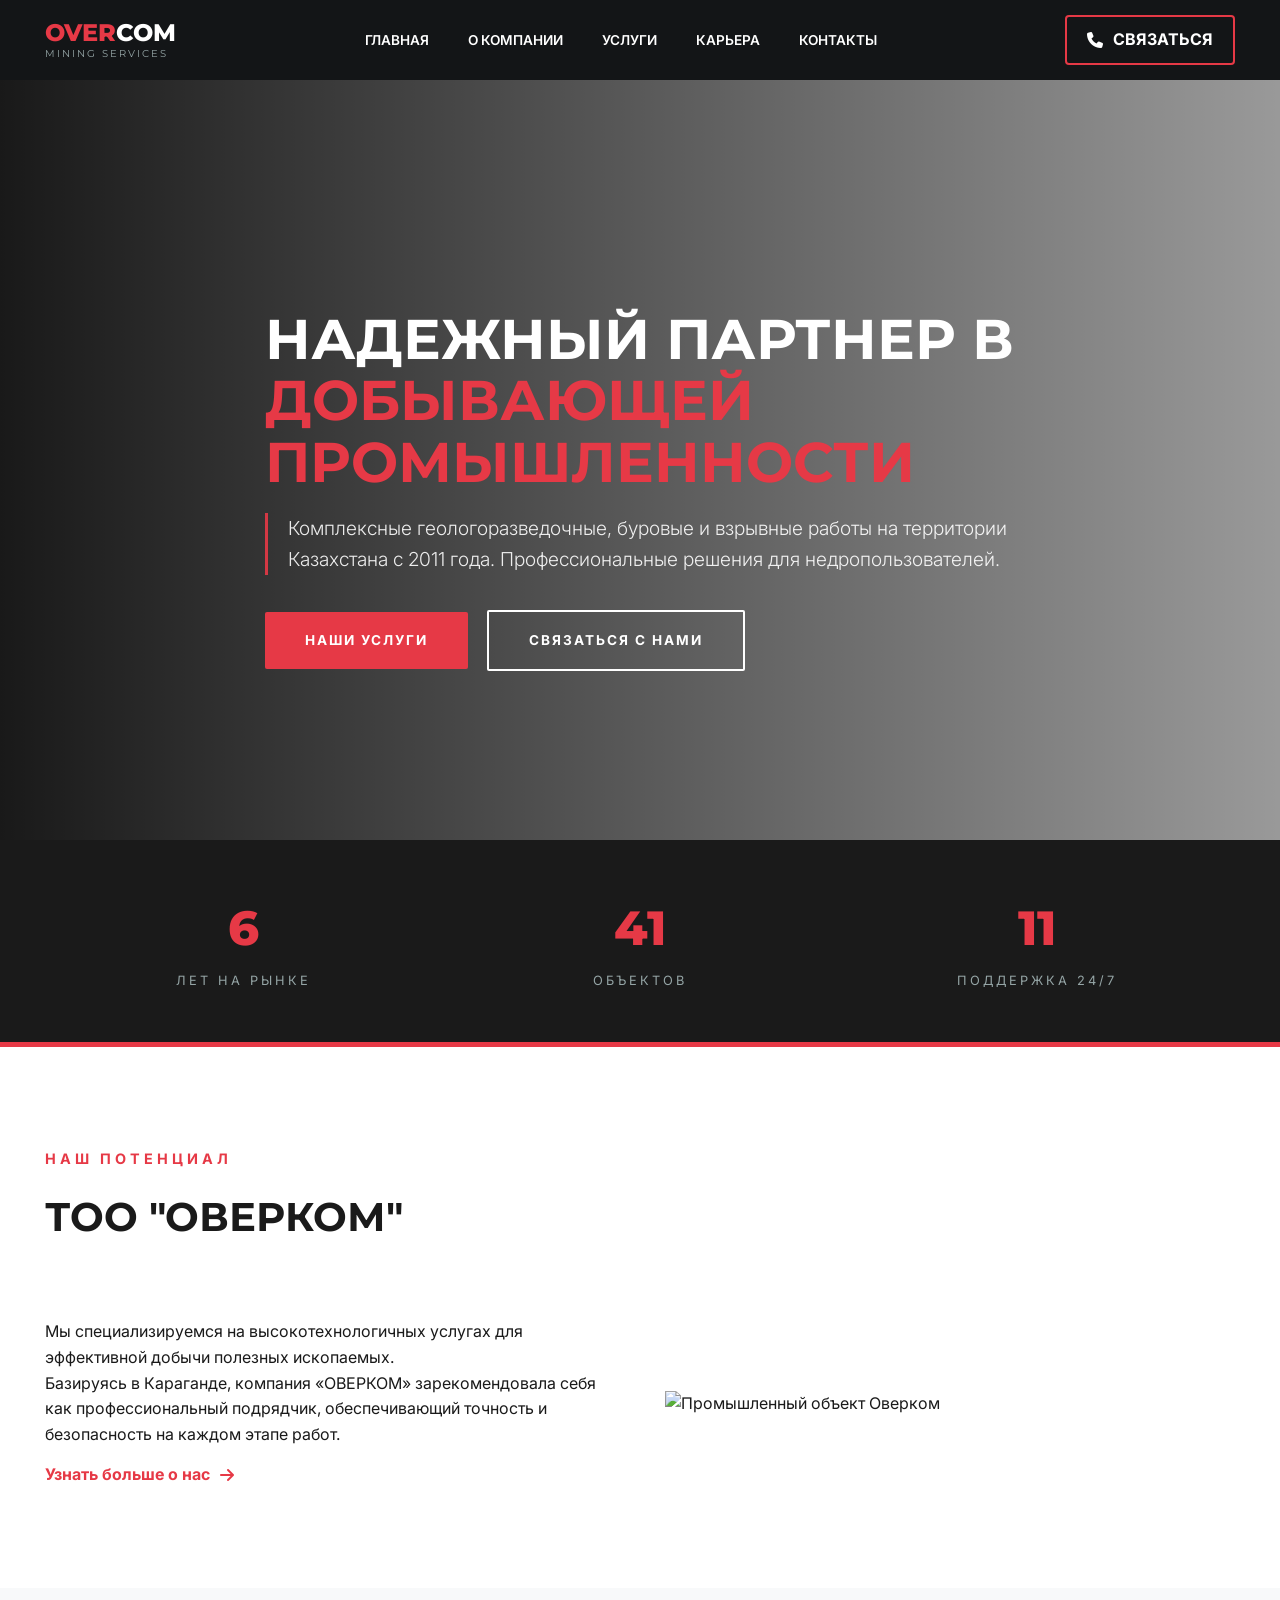
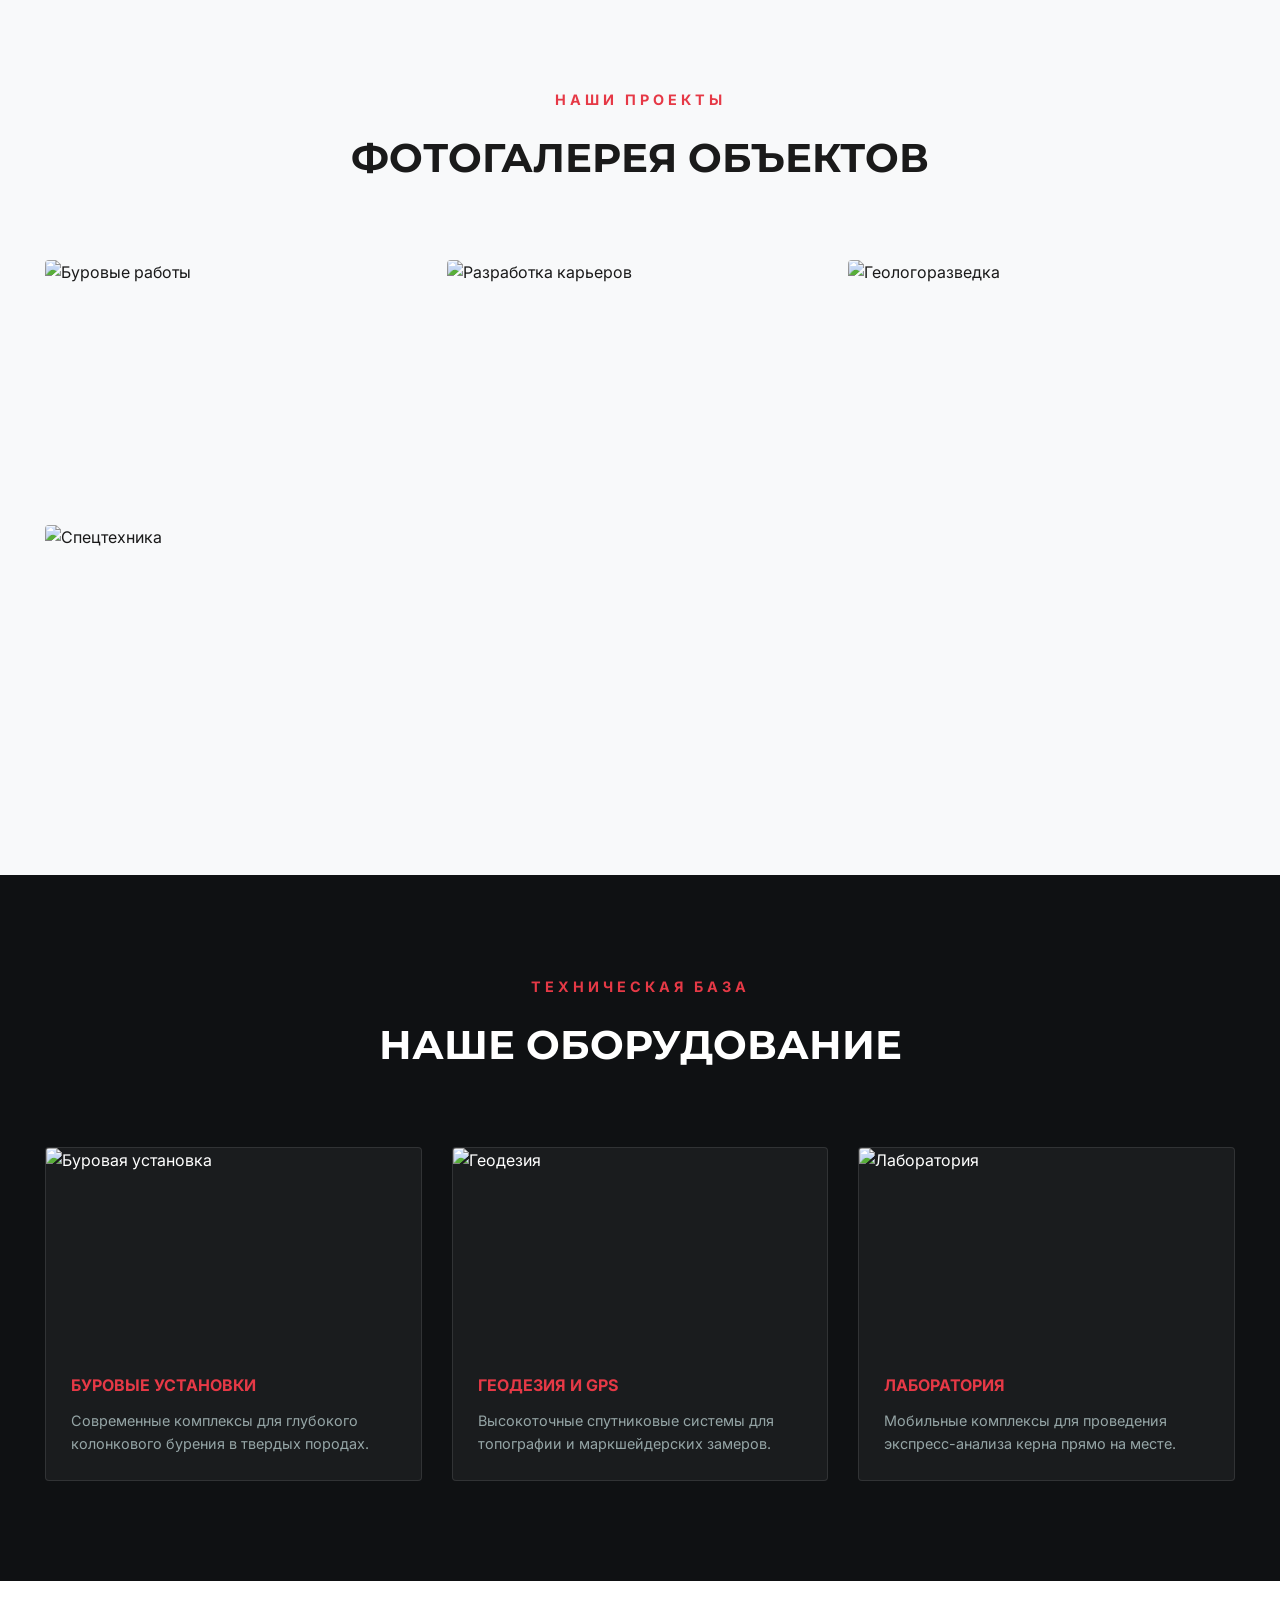
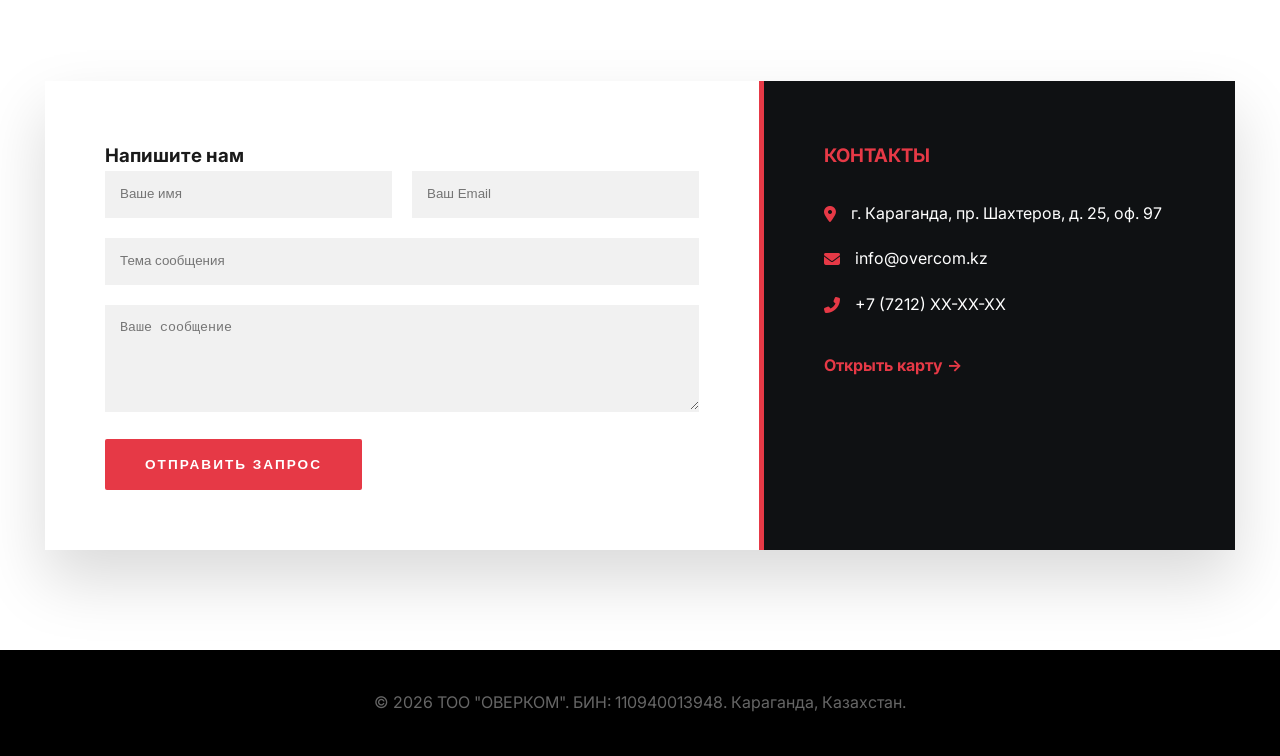
==== commit fb037890: "feat: complete multi-page corporate website with advanced JS animations and form validation" ====
--- a/index.html
+++ b/index.html
@@ -3,7 +3,7 @@
 <head>
   <meta charset="UTF-8">
   <meta name="viewport" content="width=device-width, initial-scale=1.0">
-  <title>ТОО "ОВЕРКОМ" | Промышленные решения</title>
+  <title>ТОО "ОВЕРКОМ" | Промышленные решения в горнодобывающей отрасли</title>
 
   <link rel="preconnect" href="https://fonts.googleapis.com">
   <link rel="preconnect" href="https://fonts.gstatic.com" crossorigin>
@@ -18,17 +18,17 @@
 <header class="header">
   <div class="container header-flex">
     <div class="logo">
-      <span class="logo-accent">OVER</span>COM
-      <p class="subtitle">Mining Services</p>
+      <h1><span class="logo-accent">OVER</span>COM</h1>
+      <p class="subtitle">MINING SERVICES</p>
     </div>
 
     <nav class="navbar">
       <ul class="nav-menu">
-        <li><a href="#about" class="nav-link">О КОМПАНИИ</a></li>
-        <li><a href="#services" class="nav-link">УСЛУГИ</a></li>
-        <li><a href="#gallery" class="nav-link">ГАЛЕРЕЯ</a></li>
-        <li><a href="#equipment" class="nav-link">ТЕХНИКА</a></li>
-        <li><a href="#contacts" class="nav-link">КОНТАКТЫ</a></li>
+        <li><a href="index.html" class="nav-link active">ГЛАВНАЯ</a></li>
+        <li><a href="about.html" class="nav-link">О КОМПАНИИ</a></li>
+        <li><a href="services.html" class="nav-link">УСЛУГИ</a></li>
+        <li><a href="career.html" class="nav-link">КАРЬЕРА</a></li>
+        <li><a href="contacts.html" class="nav-link">КОНТАКТЫ</a></li>
       </ul>
       <div class="mobile-menu-toggle">
         <i class="fas fa-bars"></i>
@@ -36,7 +36,9 @@
     </nav>
 
     <div class="header-actions">
-      <a href="tel:+77212000000" class="phone-link"><i class="fas fa-phone"></i> +7 (7212) XX-XX-XX</a>
+      <a href="#contacts" class="phone-link">
+        <i class="fas fa-phone"></i> СВЯЗАТЬСЯ
+      </a>
     </div>
   </div>
 </header>
@@ -45,10 +47,10 @@
   <section class="hero">
     <div class="hero-overlay"></div>
     <div class="container hero-content">
-      <h1>Надежный партнер в <br><span>добывающей промышленности</span></h1>
-      <p>Комплексные геологоразведочные, буровые и взрывные работы на территории Казахстана с 2011 года.</p>
+      <h1>НАДЕЖНЫЙ ПАРТНЕР В <br><span>ДОБЫВАЮЩЕЙ ПРОМЫШЛЕННОСТИ</span></h1>
+      <p>Комплексные геологоразведочные, буровые и взрывные работы на территории Казахстана с 2011 года. Профессиональные решения для недропользователей.</p>
       <div class="hero-btns">
-        <a href="#services" class="btn btn-primary">Наши услуги</a>
+        <a href="services.html" class="btn btn-primary">Наши услуги</a>
         <a href="#contacts" class="btn btn-outline">Связаться с нами</a>
       </div>
     </div>
@@ -57,16 +59,16 @@
   <section class="stats-bar">
     <div class="container stats-grid">
       <div class="stat-item">
-        <span class="stat-number">12+</span>
+        <span class="stat-number">12</span>
         <span class="stat-text">Лет на рынке</span>
       </div>
       <div class="stat-item">
-        <span class="stat-number">100+</span>
+        <span class="stat-number">100</span>
         <span class="stat-text">Объектов</span>
       </div>
       <div class="stat-item">
-        <span class="stat-number">24/7</span>
-        <span class="stat-text">Поддержка</span>
+        <span class="stat-number">24</span>
+        <span class="stat-text">Поддержка 24/7</span>
       </div>
     </div>
   </section>
@@ -74,77 +76,52 @@
   <section id="about" class="section about-section">
     <div class="container">
       <div class="section-header">
-        <span class="pre-title">О нас</span>
+        <span class="pre-title">Наш потенциал</span>
         <h2>ТОО "ОВЕРКОМ"</h2>
       </div>
-
       <div class="about-grid">
         <div class="about-text">
-          <p class="lead">Мы специализируемся на предоставлении высокотехнологичных услуг, способствующих эффективной добыче полезных ископаемых.</p>
-          <p>Зарегистрированная в 2011 году в Караганде, наша компания прошла путь от малого предприятия до надежного подрядчика для крупнейших недропользователей региона.</p>
-
-          <div class="legal-info">
-            <div class="legal-card"><strong>БИН</strong> 110940013948</div>
-            <div class="legal-card"><strong>ОКЭД</strong> 09900</div>
-          </div>
+          <p class="lead">Мы специализируемся на высокотехнологичных услугах для эффективной добычи полезных ископаемых.</p>
+          <p>Базируясь в Караганде, компания «ОВЕРКОМ» зарекомендовала себя как профессиональный подрядчик, обеспечивающий точность и безопасность на каждом этапе работ.</p>
+          <a href="about.html" class="btn-text">Узнать больше о нас <i class="fas fa-arrow-right"></i></a>
         </div>
         <div class="about-image">
-          <div class="image-stack-card"></div>
-          <div class="image-placeholder-main"><i class="fas fa-industry fa-4x"></i></div>
-        </div>
-      </div>
-    </div>
-  </section>
-
-  <section id="services" class="section services-section bg-light">
+          <img src="https://images.unsplash.com/photo-1516937941344-00b4e0337589?q=80&w=800" alt="Промышленный объект Оверком">
+        </div>
+      </div>
+    </div>
+  </section>
+
+  <section id="gallery" class="section gallery-section bg-light">
     <div class="container">
       <div class="section-header center">
-        <span class="pre-title">Что мы делаем</span>
-        <h2>Наши Услуги</h2>
-      </div>
-
-      <div class="services-grid">
-        <div class="service-card">
-          <div class="service-icon"><i class="fas fa-mountain"></i></div>
-          <h3>Геологоразведка</h3>
-          <p>Комплексные исследования для поиска и детальной оценки месторождений.</p>
-        </div>
-        <div class="service-card">
-          <div class="service-icon"><i class="fas fa-tools"></i></div>
-          <h3>Буровые работы</h3>
-          <p>Бурение скважин любой сложности с использованием современного оборудования.</p>
-        </div>
-        <div class="service-card">
-          <div class="service-icon"><i class="fas fa-bomb"></i></div>
-          <h3>Взрывные работы</h3>
-          <p>Безопасное и точное проведение взрывных работ на карьерах и шахтах.</p>
-        </div>
-        <div class="service-card">
-          <div class="service-icon"><i class="fas fa-clipboard-check"></i></div>
-          <h3>Консалтинг</h3>
-          <p>Профессиональное сопровождение проектов в горнорудной сфере.</p>
-        </div>
-      </div>
-    </div>
-  </section>
-
-  <section id="gallery" class="section gallery-section">
-    <div class="container">
-      <div class="section-header">
-        <h2>Фотогалерея</h2>
+        <span class="pre-title">Наши проекты</span>
+        <h2>Фотогалерея объектов</h2>
       </div>
       <div class="gallery-grid">
         <div class="gallery-item">
-          <div class="img-box"><span>Объект 1</span></div>
-          <div class="gallery-info"><h4>Горные разработки</h4></div>
-        </div>
-        <div class="gallery-item">
-          <div class="img-box"><span>Объект 2</span></div>
-          <div class="gallery-info"><h4>Спецтехника</h4></div>
-        </div>
-        <div class="gallery-item">
-          <div class="img-box"><span>Объект 3</span></div>
-          <div class="gallery-info"><h4>Полевые работы</h4></div>
+          <img src="https://images.unsplash.com/photo-1578319439584-104c94d37305?q=80&w=600" alt="Буровые работы">
+          <div class="gallery-overlay">
+            <div class="gallery-text">Буровые работы</div>
+          </div>
+        </div>
+        <div class="gallery-item">
+          <img src="https://images.unsplash.com/photo-1581094120506-3041ea55ef61?q=80&w=600" alt="Разработка карьеров">
+          <div class="gallery-overlay">
+            <div class="gallery-text">Разработка карьеров</div>
+          </div>
+        </div>
+        <div class="gallery-item">
+          <img src="https://images.unsplash.com/photo-1533106497176-45ae19e68ba2?q=80&w=600" alt="Геологоразведка">
+          <div class="gallery-overlay">
+            <div class="gallery-text">Геологоразведка</div>
+          </div>
+        </div>
+        <div class="gallery-item">
+          <img src="https://images.unsplash.com/photo-1579546671583-624c8a496f8a?q=80&w=600" alt="Спецтехника">
+          <div class="gallery-overlay">
+            <div class="gallery-text">Спецтехника</div>
+          </div>
         </div>
       </div>
     </div>
@@ -152,24 +129,37 @@
 
   <section id="equipment" class="section equipment-section bg-dark">
     <div class="container">
-      <div class="section-header light">
-        <h2>Техническое оснащение</h2>
+      <div class="section-header light center">
+        <span class="pre-title">Техническая база</span>
+        <h2>Наше оборудование</h2>
       </div>
       <div class="equipment-grid">
-        <div class="eq-item">
-          <i class="fas fa-truck-monster"></i>
-          <h4>Буровые установки</h4>
-          <p>Установки высокого давления для твердых пород.</p>
-        </div>
-        <div class="eq-item">
-          <i class="fas fa-compass"></i>
-          <h4>Геодезия</h4>
-          <p>Высокоточные GPS-системы и лазерные сканеры.</p>
-        </div>
-        <div class="eq-item">
-          <i class="fas fa-flask"></i>
-          <h4>Лаборатория</h4>
-          <p>Собственный мобильный комплекс экспресс-анализа.</p>
+        <div class="eq-card">
+          <div class="eq-image">
+            <img src="https://images.unsplash.com/photo-1581092160562-40aa08e78837?q=80&w=600" alt="Буровая установка">
+          </div>
+          <div class="eq-info">
+            <h4>Буровые установки</h4>
+            <p>Современные комплексы для глубокого колонкового бурения в твердых породах.</p>
+          </div>
+        </div>
+        <div class="eq-card">
+          <div class="eq-image">
+            <img src="https://images.unsplash.com/photo-1504307651254-35680f356dfd?q=80&w=600" alt="Геодезия">
+          </div>
+          <div class="eq-info">
+            <h4>Геодезия и GPS</h4>
+            <p>Высокоточные спутниковые системы для топографии и маркшейдерских замеров.</p>
+          </div>
+        </div>
+        <div class="eq-card">
+          <div class="eq-image">
+            <img src="https://images.unsplash.com/photo-1576086213369-97a306d36557?q=80&w=600" alt="Лаборатория">
+          </div>
+          <div class="eq-info">
+            <h4>Лаборатория</h4>
+            <p>Мобильные комплексы для проведения экспресс-анализа керна прямо на месте.</p>
+          </div>
         </div>
       </div>
     </div>
@@ -179,17 +169,14 @@
     <div class="container">
       <div class="contact-box">
         <div class="contact-form-side">
-          <h3>Связаться с нами</h3>
+          <h3>Напишите нам</h3>
           <form id="feedbackForm">
-            <div class="form-group">
+            <div style="display: grid; grid-template-columns: 1fr 1fr; gap: 20px;">
               <input type="text" placeholder="Ваше имя" required>
-            </div>
-            <div class="form-group">
               <input type="email" placeholder="Ваш Email" required>
             </div>
-            <div class="form-group">
-              <textarea placeholder="Ваше сообщение" rows="5" required></textarea>
-            </div>
+            <input type="text" placeholder="Тема сообщения">
+            <textarea placeholder="Ваше сообщение" rows="5" required></textarea>
             <button type="submit" class="btn btn-primary full-width">Отправить запрос</button>
           </form>
         </div>
@@ -197,15 +184,18 @@
           <h3>Контакты</h3>
           <div class="info-link">
             <i class="fas fa-map-marker-alt"></i>
-            <p>Казахстан, г. Караганда,<br>пр. Шахтеров, д. 25, оф. 97</p>
+            <p>г. Караганда, пр. Шахтеров, д. 25, оф. 97</p>
           </div>
           <div class="info-link">
             <i class="fas fa-envelope"></i>
             <p>info@overcom.kz</p>
           </div>
           <div class="info-link">
-            <i class="fas fa-clock"></i>
-            <p>Пн — Пт: 09:00 - 18:00</p>
+            <i class="fas fa-phone-alt"></i>
+            <p>+7 (7212) XX-XX-XX</p>
+          </div>
+          <div class="info-link" style="margin-top: 20px;">
+            <a href="contacts.html" class="btn-text" style="color: var(--accent);">Открыть карту →</a>
           </div>
         </div>
       </div>
@@ -216,7 +206,7 @@
 <footer class="footer">
   <div class="container">
     <div class="footer-bottom">
-      <p>&copy; 2026 ТОО "ОВЕРКОМ". Все права защищены. БИН: 110940013948</p>
+      <p>&copy; 2026 ТОО "ОВЕРКОМ". БИН: 110940013948. Караганда, Казахстан.</p>
     </div>
   </div>
 </footer>
--- a/style.css
+++ b/style.css
@@ -1,10 +1,11 @@
-/* Переменные: Черно-красная промышленная палитра */
 :root {
-    --primary: #0f1113;      /* Почти черный (цвет угля и стали) */
-    --accent: #e63946;       /* Акцентный красный (энергия, внимание) */
-    --accent-hover: #c1121f; /* Темно-красный при наведении */
+    --primary: #0f1113;
+    --dark-grey: #1a1c1e;
+    --accent: #e63946;
+    --accent-hover: #c1121f;
     --text-dark: #1a1a1a;
     --text-light: #7f8c8d;
+    --text-grey: #95a5a6;
     --bg-light: #f8f9fa;
     --white: #ffffff;
     --transition: all 0.3s cubic-bezier(0.25, 0.8, 0.25, 1);
@@ -26,6 +27,7 @@
     line-height: 1.6;
     color: var(--text-dark);
     background-color: var(--white);
+    padding-top: 80px;
 }
 
 .container {
@@ -34,49 +36,65 @@
     padding: 0 25px;
 }
 
-/* --- HEADER & NAVIGATION --- */
+img {
+    max-width: 100%;
+    height: auto;
+    display: block;
+}
+
 .header {
-    background-color: rgba(15, 17, 19, 0.98); /* Глубокий черный */
+    background-color: rgba(15, 17, 19, 0.98);
     backdrop-filter: blur(10px);
     color: var(--white);
-    padding: 15px 0;
+    height: 80px;
     position: fixed;
     width: 100%;
     top: 0;
     z-index: 2000;
     box-shadow: 0 2px 15px rgba(0,0,0,0.3);
+    display: flex;
+    align-items: center;
 }
 
 .header-flex {
     display: flex;
     justify-content: space-between;
     align-items: center;
+    width: 100%;
 }
 
 .logo {
+    display: flex;
+    flex-direction: column;
+    justify-content: center;
+    white-space: nowrap;
+    min-width: fit-content;
     font-family: 'Montserrat', sans-serif;
+    line-height: 1;
+}
+
+.logo h1 {
+    font-size: 1.5rem;
     font-weight: 800;
-    font-size: 1.5rem;
-    letter-spacing: 1px;
-    line-height: 1;
 }
 
 .logo-accent {
-    color: var(--accent); /* Красный акцент в лого */
+    color: var(--accent);
 }
 
 .logo .subtitle {
     font-size: 10px;
     text-transform: uppercase;
     letter-spacing: 2px;
-    color: #95a5a6;
+    color: var(--text-grey);
     margin-top: 4px;
 }
 
 .nav-menu {
     display: flex;
     list-style: none;
-    gap: 10px;
+    gap: 15px;
+    align-items: center;
 }
 
 .nav-link {
@@ -84,9 +102,10 @@
     text-decoration: none;
     font-size: 0.85rem;
     font-weight: 600;
-    padding: 10px 15px;
+    padding: 8px 12px;
     transition: var(--transition);
     border-radius: 4px;
+    white-space: nowrap;
 }
 
 .nav-link:hover, .nav-link.active {
@@ -94,13 +113,17 @@
 }
 
 .phone-link {
+    display: flex;
+    align-items: center;
+    gap: 10px;
     color: var(--white);
     text-decoration: none;
     font-weight: 700;
     border: 2px solid var(--accent);
-    padding: 8px 20px;
-    border-radius: 4px; /* Более строгие углы */
-    transition: var(--transition);
+    padding: 10px 20px;
+    border-radius: 4px;
+    transition: var(--transition);
+    white-space: nowrap;
 }
 
 .phone-link:hover {
@@ -108,16 +131,21 @@
     color: var(--white);
 }
 
-/* --- HERO SECTION --- */
+.mobile-menu-toggle {
+    display: none;
+    font-size: 1.5rem;
+    color: var(--white);
+    cursor: pointer;
+}
+
 .hero {
-    height: 100vh;
+    height: calc(100vh - 80px);
     min-height: 600px;
     background: url('https://images.unsplash.com/photo-1578319439584-104c94d37305?auto=format&fit=crop&q=80') center/cover no-repeat;
     display: flex;
     align-items: center;
     position: relative;
     color: var(--white);
-    padding-top: 80px;
 }
 
 .hero-overlay {
@@ -134,7 +162,7 @@
 
 .hero h1 {
     font-family: 'Montserrat', sans-serif;
-    font-size: 3.8rem;
+    font-size: 3.5rem;
     line-height: 1.1;
     margin-bottom: 20px;
     text-transform: uppercase;
@@ -145,7 +173,7 @@
 }
 
 .hero p {
-    font-size: 1.3rem;
+    font-size: 1.2rem;
     margin-bottom: 35px;
     opacity: 0.9;
     font-weight: 300;
@@ -153,13 +181,12 @@
     padding-left: 20px;
 }
 
-/* --- BUTTONS --- */
 .btn {
     display: inline-block;
     padding: 18px 40px;
     text-decoration: none;
     font-weight: 700;
-    border-radius: 2px; /* Индустриальный стиль */
+    border-radius: 2px;
     transition: var(--transition);
     cursor: pointer;
     text-transform: uppercase;
@@ -190,7 +217,21 @@
     color: var(--primary);
 }
 
-/* --- STATS BAR --- */
+.btn-text {
+    color: var(--accent);
+    text-decoration: none;
+    font-weight: 700;
+    display: inline-flex;
+    align-items: center;
+    gap: 10px;
+    transition: var(--transition);
+    margin-top: 15px;
+}
+
+.btn-text:hover {
+    gap: 15px;
+}
+
 .stats-bar {
     background: #1a1a1a;
     padding: 50px 0;
@@ -215,13 +256,12 @@
 }
 
 .stat-text {
-    color: #95a5a6;
+    color: var(--text-grey);
     text-transform: uppercase;
     font-size: 0.8rem;
     letter-spacing: 3px;
 }
 
-/* --- SECTION GENERAL --- */
 .section {
     padding: 100px 0;
 }
@@ -247,64 +287,118 @@
 
 .section-header h2 {
     font-family: 'Montserrat', sans-serif;
-    font-size: 2.8rem;
-    text-transform: uppercase;
-}
-
-/* --- SERVICES --- */
-.services-grid {
-    display: grid;
-    grid-template-columns: repeat(auto-fit, minmax(280px, 1fr));
-    gap: 25px;
-}
-
-.service-card {
-    background: var(--white);
-    padding: 50px 40px;
-    border-radius: 0;
-    transition: var(--transition);
-    border-left: 0 solid var(--accent);
-    box-shadow: 0 5px 20px rgba(0,0,0,0.05);
-}
-
-.service-card:hover {
-    transform: scale(1.02);
-    border-left: 8px solid var(--accent);
-}
-
-.service-icon {
-    font-size: 2.8rem;
-    color: var(--primary); /* Черные иконки */
-    margin-bottom: 25px;
-}
-
-.service-card:hover .service-icon {
-    color: var(--accent); /* Краснеют при наведении */
-}
-
-/* --- ABOUT SECTION --- */
+    font-size: 2.5rem;
+    text-transform: uppercase;
+}
+
 .about-grid {
     display: grid;
     grid-template-columns: 1fr 1fr;
-    gap: 80px;
-    align-items: center;
-}
-
-.lead {
-    font-size: 1.3rem;
+    gap: 50px;
+    align-items: center;
+}
+
+.equipment-grid {
+    display: grid;
+    grid-template-columns: repeat(3, 1fr);
+    gap: 30px;
+}
+
+.eq-card {
+    background: var(--dark-grey);
+    border: 1px solid rgba(255,255,255,0.1);
+    border-radius: 4px;
+    overflow: hidden;
+    transition: var(--transition);
+}
+
+.eq-image {
+    height: 200px;
+    overflow: hidden;
+}
+
+.eq-image img {
+    width: 100%;
+    height: 100%;
+    object-fit: cover;
+    transition: transform 0.5s ease;
+}
+
+.eq-card:hover .eq-image img {
+    transform: scale(1.1);
+}
+
+.eq-info {
+    padding: 25px;
+    text-align: left;
+}
+
+.eq-info h4 {
+    color: var(--accent);
+    margin-bottom: 10px;
+    text-transform: uppercase;
+}
+
+.eq-info p {
+    color: var(--text-grey);
+    font-size: 0.9rem;
+}
+
+.gallery-grid {
+    display: grid;
+    grid-template-columns: repeat(auto-fit, minmax(300px, 1fr));
+    gap: 15px;
+    margin-top: 40px;
+}
+
+.gallery-item {
+    position: relative;
+    height: 250px;
+    overflow: hidden;
+    border-radius: 4px;
+    cursor: pointer;
+}
+
+.gallery-item img {
+    width: 100%;
+    height: 100%;
+    object-fit: cover;
+    transition: var(--transition);
+}
+
+.gallery-overlay {
+    position: absolute;
+    top: 0; left: 0; width: 100%; height: 100%;
+    background: rgba(230, 57, 70, 0.85);
+    display: flex;
+    align-items: center;
+    justify-content: center;
+    opacity: 0;
+    transition: var(--transition);
+}
+
+.gallery-text {
+    color: var(--white);
+    font-family: 'Montserrat', sans-serif;
     font-weight: 700;
-    margin-bottom: 25px;
-    color: var(--primary);
-}
-
-.legal-card {
-    background: #eee;
-    padding: 15px 25px;
-    border-left: 4px solid var(--accent);
-    font-weight: 600;
-}
-
-/* --- CONTACT SECTION --- */
+    text-transform: uppercase;
+    letter-spacing: 2px;
+    transform: translateY(20px);
+    transition: var(--transition);
+}
+
+.gallery-item:hover img {
+    transform: scale(1.1);
+}
+
+.gallery-item:hover .gallery-overlay {
+    opacity: 1;
+}
+
+.gallery-item:hover .gallery-text {
+    transform: translateY(0);
+}
+
 .contact-box {
     display: grid;
     grid-template-columns: 1.5fr 1fr;
@@ -312,10 +406,7 @@
     box-shadow: 0 30px 60px rgba(0,0,0,0.15);
 }
 
-.contact-form-side {
-    padding: 60px;
-}
-
+.contact-form-side { padding: 60px; }
 .contact-info-side {
     background: var(--primary);
     color: var(--white);
@@ -329,7 +420,19 @@
     text-transform: uppercase;
 }
 
+.info-link {
+    display: flex;
+    align-items: flex-start;
+    gap: 15px;
+    margin-bottom: 20px;
+}
+
+.info-link i { color: var(--accent); margin-top: 5px; }
+
 input, textarea {
+    width: 100%;
+    padding: 15px;
+    margin-bottom: 20px;
     background: #f1f1f1;
     border: none;
     border-bottom: 2px solid transparent;
@@ -342,107 +445,52 @@
     background: #fff;
 }
 
-/* --- FOOTER --- */
 .footer {
     background: #000;
     color: #666;
-    padding: 50px 0;
+    padding: 40px 0;
     text-align: center;
 }
 
-/* --- MOBILE --- */
+.page-header { background: var(--dark-grey); padding: 60px 0; }
+
+.legal-table {
+    margin-top: 30px;
+    background: var(--bg-light);
+    padding: 20px;
+    border-radius: 4px;
+}
+
+.table-row {
+    display: flex;
+    justify-content: space-between;
+    padding: 12px 0;
+    border-bottom: 1px solid #ddd;
+}
+
+.table-row:last-child { border-bottom: none; }
+.table-row span { color: var(--text-light); font-weight: 600; }
+.table-row strong { color: var(--primary); text-align: right; }
+
+.service-detail-card {
+    display: flex;
+    background: var(--white);
+    padding: 40px;
+    border-left: 6px solid var(--accent);
+    box-shadow: var(--shadow);
+    gap: 30px;
+    transition: var(--transition);
+    align-items: flex-start;
+}
+
+.detail-icon { font-size: 3rem; color: var(--accent); min-width: 80px; text-align: center; }
+
 @media (max-width: 992px) {
-    .hero h1 { font-size: 2.8rem; }
-    .about-grid, .contact-box { grid-template-columns: 1fr; }
-}
-/* --- HEADER & NAVIGATION (FIXED & ALIGNED) --- */
-.header {
-    background-color: rgba(15, 17, 19, 0.98);
-    backdrop-filter: blur(10px);
-    color: var(--white);
-    padding: 0;
-    height: 80px; /* Фиксированная высота для центровки */
-    position: fixed;
-    width: 100%;
-    top: 0;
-    z-index: 2000;
-    box-shadow: 0 2px 15px rgba(0,0,0,0.3);
-    display: flex;
-    align-items: center;
-}
-
-.header-flex {
-    display: flex;
-    justify-content: space-between;
-    align-items: center;
-    width: 100%;
-}
-
-.logo {
-    display: flex;
-    flex-direction: column;
-    justify-content: center;
-    white-space: nowrap; /* ЗАПРЕТ ПЕРЕНОСА ТЕКСТА OVERCOM */
-    min-width: fit-content;
-}
-
-.logo h1, .logo span {
-    display: inline-block; /* Гарантируем строчное отображение */
-}
-
-/* Скрываем мобильную кнопку на десктопах */
-.mobile-menu-toggle {
-    display: none;
-}
-
-.nav-menu {
-    display: flex;
-    list-style: none;
-    gap: 10px;
-    align-items: center;
-    margin: 0 20px;
-}
-
-.nav-link {
-    color: var(--white);
-    text-decoration: none;
-    font-size: 0.85rem;
-    font-weight: 600;
-    padding: 8px 12px;
-    transition: var(--transition);
-    border-radius: 4px;
-    white-space: nowrap; /* Чтобы пункты меню не ломались */
-}
-
-.phone-link {
-    display: flex;
-    align-items: center;
-    gap: 10px;
-    color: var(--white);
-    text-decoration: none;
-    font-weight: 700;
-    border: 2px solid var(--accent);
-    padding: 10px 20px;
-    border-radius: 4px;
-    transition: var(--transition);
-    white-space: nowrap; /* Телефон тоже в одну строку */
-}
-
-/* --- Адаптивность --- */
-@media (max-width: 1100px) {
-    .nav-link {
-        padding: 8px 6px; /* Уменьшаем отступы, если экран тесноват */
-        font-size: 0.8rem;
-    }
-}
-
-@media (max-width: 992px) {
+    .header-actions { display: none; }
+    .mobile-menu-toggle { display: block; }
+
     .nav-menu {
-        display: none; /* Скрываем десктопное меню */
-    }
-
-    .nav-menu.active {
-        display: flex;
+        display: none;
         flex-direction: column;
         position: absolute;
         top: 80px;
@@ -450,18 +498,243 @@
         width: 100%;
         background: var(--primary);
         padding: 20px;
-        margin: 0;
         gap: 20px;
     }
 
-    .mobile-menu-toggle {
-        display: block;
-        font-size: 1.5rem;
-        color: var(--white);
-        cursor: pointer;
+    .nav-menu.active { display: flex; }
+
+    .hero h1 { font-size: 2.5rem; }
+    .about-grid, .equipment-grid, .contact-box { grid-template-columns: 1fr; }
+    .stats-grid { grid-template-columns: 1fr; gap: 30px; }
+}
+
+@media (max-width: 768px) {
+    .service-detail-card { flex-direction: column; padding: 30px; }
+    .table-row { flex-direction: column; gap: 5px; }
+    .table-row strong { text-align: left; }
+}
+
+.mission-quote {
+    margin-top: 30px;
+    padding: 30px;
+    background: var(--bg-light);
+    border-left: 5px solid var(--accent);
+    position: relative;
+}
+
+.mission-quote i {
+    font-size: 2rem;
+    color: var(--accent);
+    opacity: 0.2;
+    position: absolute;
+    top: 10px;
+    left: 10px;
+}
+
+.mission-quote blockquote {
+    font-style: italic;
+    font-size: 1.2rem;
+    color: var(--primary);
+    font-weight: 600;
+}
+
+.text-white {
+    color: var(--white) !important;
+}
+
+.geo-content p {
+    font-size: 1.1rem;
+    line-height: 1.8;
+}
+
+.detail-number {
+    position: absolute;
+    top: 20px;
+    right: 40px;
+    font-size: 4rem;
+    font-weight: 800;
+    color: var(--accent);
+    opacity: 0.1;
+    font-family: 'Montserrat', sans-serif;
+}
+
+.service-detail-card {
+    position: relative;
+}
+
+.steps-grid {
+    display: grid;
+    grid-template-columns: repeat(auto-fit, minmax(200px, 1fr));
+    gap: 30px;
+    margin-top: 50px;
+}
+
+.step-item {
+    text-align: center;
+    position: relative;
+}
+
+.step-num {
+    display: inline-block;
+    width: 60px;
+    height: 60px;
+    line-height: 56px;
+    border: 2px solid var(--accent);
+    border-radius: 50%;
+    font-size: 1.5rem;
+    font-weight: 800;
+    color: var(--accent);
+    margin-bottom: 20px;
+    background: transparent;
+}
+
+.step-item h4 {
+    margin-bottom: 10px;
+    text-transform: uppercase;
+}
+
+.step-item p {
+    font-size: 0.9rem;
+    opacity: 0.8;
+}
+
+@media (min-width: 992px) {
+    .step-item:not(:last-child)::after {
+        content: "";
+        position: absolute;
+        top: 30px;
+        left: calc(50% + 40px);
+        width: calc(100% - 80px);
+        height: 1px;
+        background: rgba(255,255,255,0.2);
     }
-
-    .header-actions {
-        display: none;
-    }
+}
+
+.career-form-box {
+    background: var(--white);
+    padding: 40px;
+    box-shadow: var(--shadow);
+    border-top: 5px solid var(--accent);
+}
+
+.career-form-box h3 {
+    margin-bottom: 20px;
+    font-family: 'Montserrat', sans-serif;
+    text-transform: uppercase;
+}
+
+input[type="file"]::file-selector-button {
+    background: var(--primary);
+    color: var(--white);
+    padding: 8px 16px;
+    border: none;
+    cursor: pointer;
+    margin-right: 15px;
+    transition: var(--transition);
+}
+
+input[type="file"]::file-selector-button:hover {
+    background: var(--accent);
+}
+
+.services-grid {
+    display: grid;
+    grid-template-columns: repeat(auto-fit, minmax(300px, 1fr));
+    gap: 30px;
+    margin-top: 50px;
+}
+
+.service-card {
+    background: var(--white);
+    padding: 60px 40px;
+    border-radius: 8px;
+    position: relative;
+    overflow: hidden;
+    transition: var(--transition);
+    border: 1px solid #eee;
+    display: flex;
+    flex-direction: column;
+    align-items: flex-start;
+    z-index: 1;
+}
+
+.service-card:hover {
+    transform: translateY(-10px);
+    box-shadow: 0 20px 40px rgba(0, 0, 0, 0.1);
+    border-color: var(--accent);
+}
+
+.service-card::before {
+    content: "";
+    position: absolute;
+    top: 0;
+    left: 0;
+    width: 40px;
+    height: 4px;
+    background: var(--accent);
+    transition: width 0.4s ease;
+}
+
+.service-card:hover::before {
+    width: 100%;
+}
+
+.service-icon {
+    width: 70px;
+    height: 70px;
+    background: var(--bg-light);
+    border-radius: 12px;
+    display: flex;
+    align-items: center;
+    justify-content: center;
+    margin-bottom: 25px;
+    transition: var(--transition);
+}
+
+.service-icon i {
+    font-size: 2rem;
+    color: var(--primary);
+    transition: var(--transition);
+}
+
+.service-card:hover .service-icon {
+    background: var(--accent);
+}
+
+.service-card:hover .service-icon i {
+    color: var(--white);
+    transform: rotateY(180deg);
+}
+
+.service-card h3 {
+    font-family: 'Montserrat', sans-serif;
+    font-size: 1.4rem;
+    margin-bottom: 15px;
+    text-transform: uppercase;
+    letter-spacing: 1px;
+    color: var(--primary);
+}
+
+.service-card p {
+    font-size: 0.95rem;
+    color: var(--text-light);
+    line-height: 1.7;
+}
+
+.service-card::after {
+    content: "\f0b1";
+    font-family: "Font Awesome 6 Free";
+    font-weight: 900;
+    position: absolute;
+    bottom: -20px;
+    right: -10px;
+    font-size: 8rem;
+    color: rgba(0, 0, 0, 0.03);
+    z-index: -1;
+    transition: var(--transition);
+}
+
+.service-card:hover::after {
+    color: rgba(230, 57, 70, 0.05);
+    transform: scale(1.1);
 }
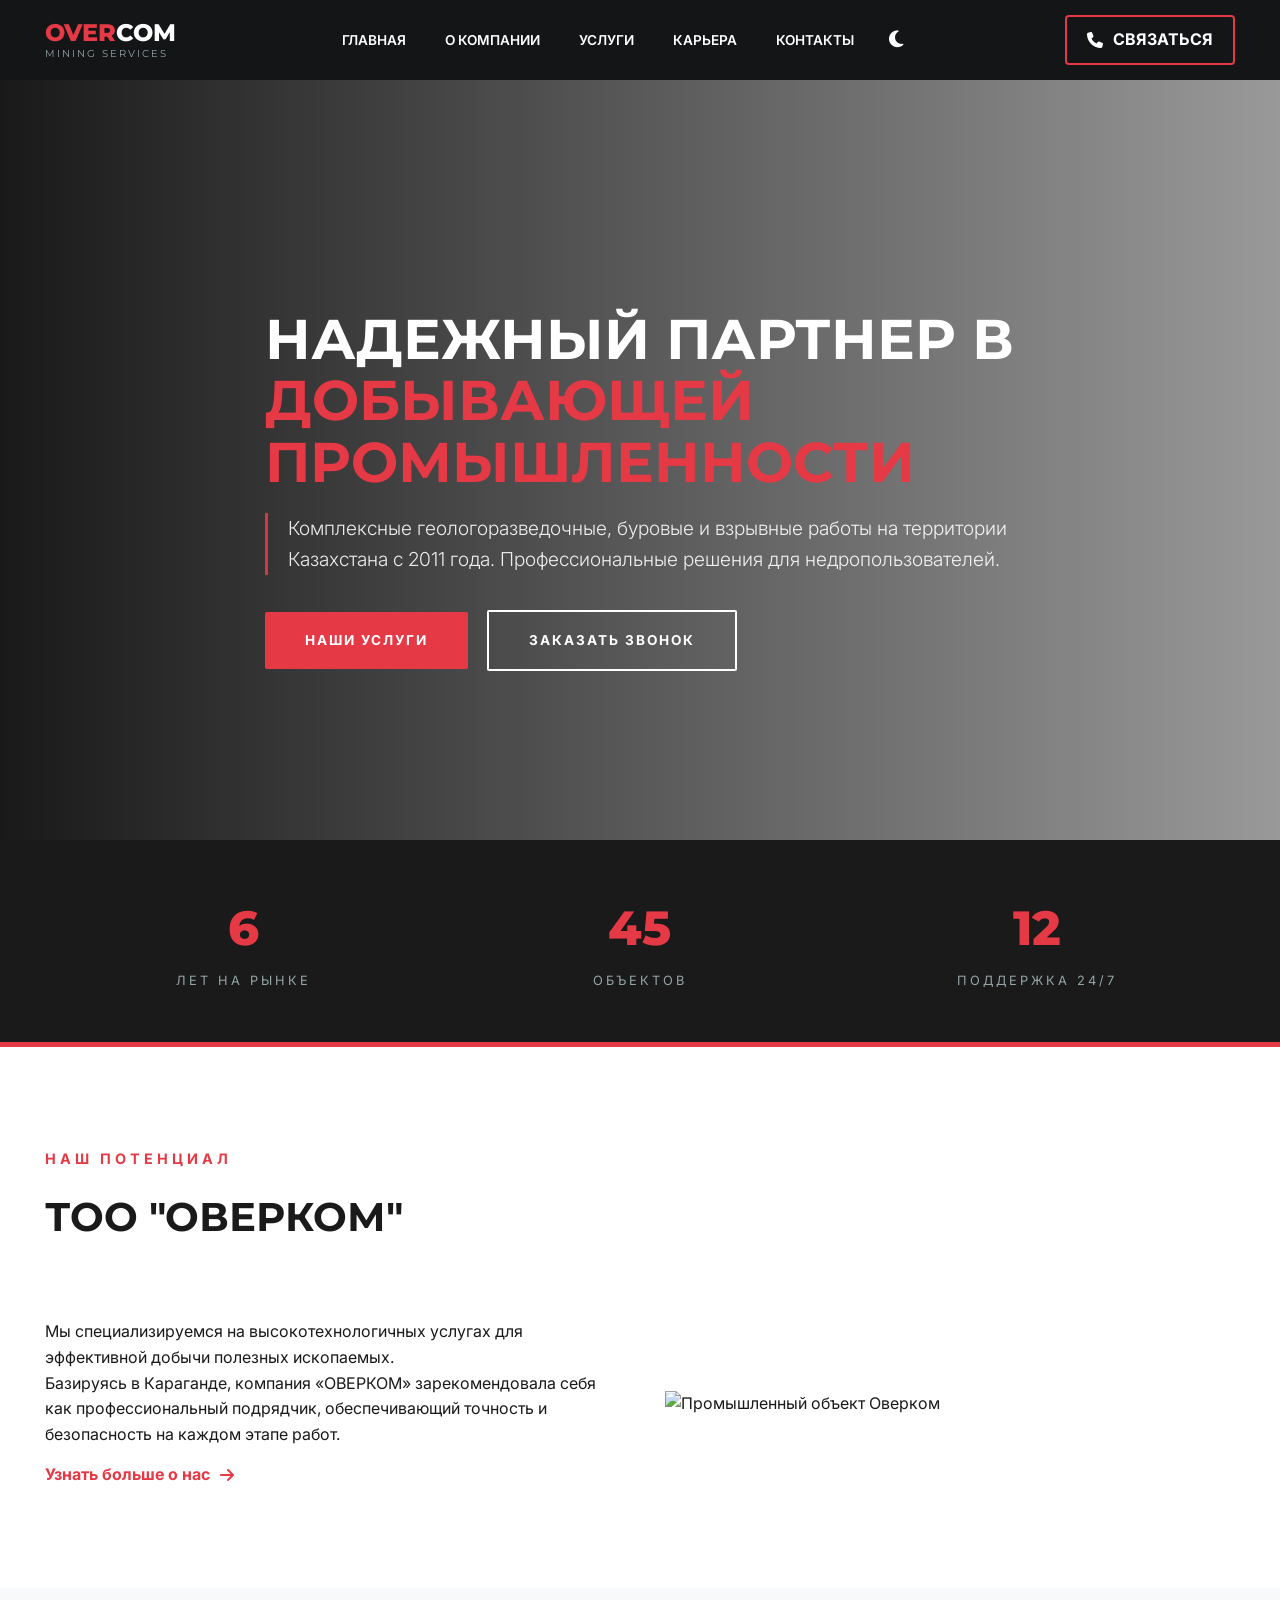
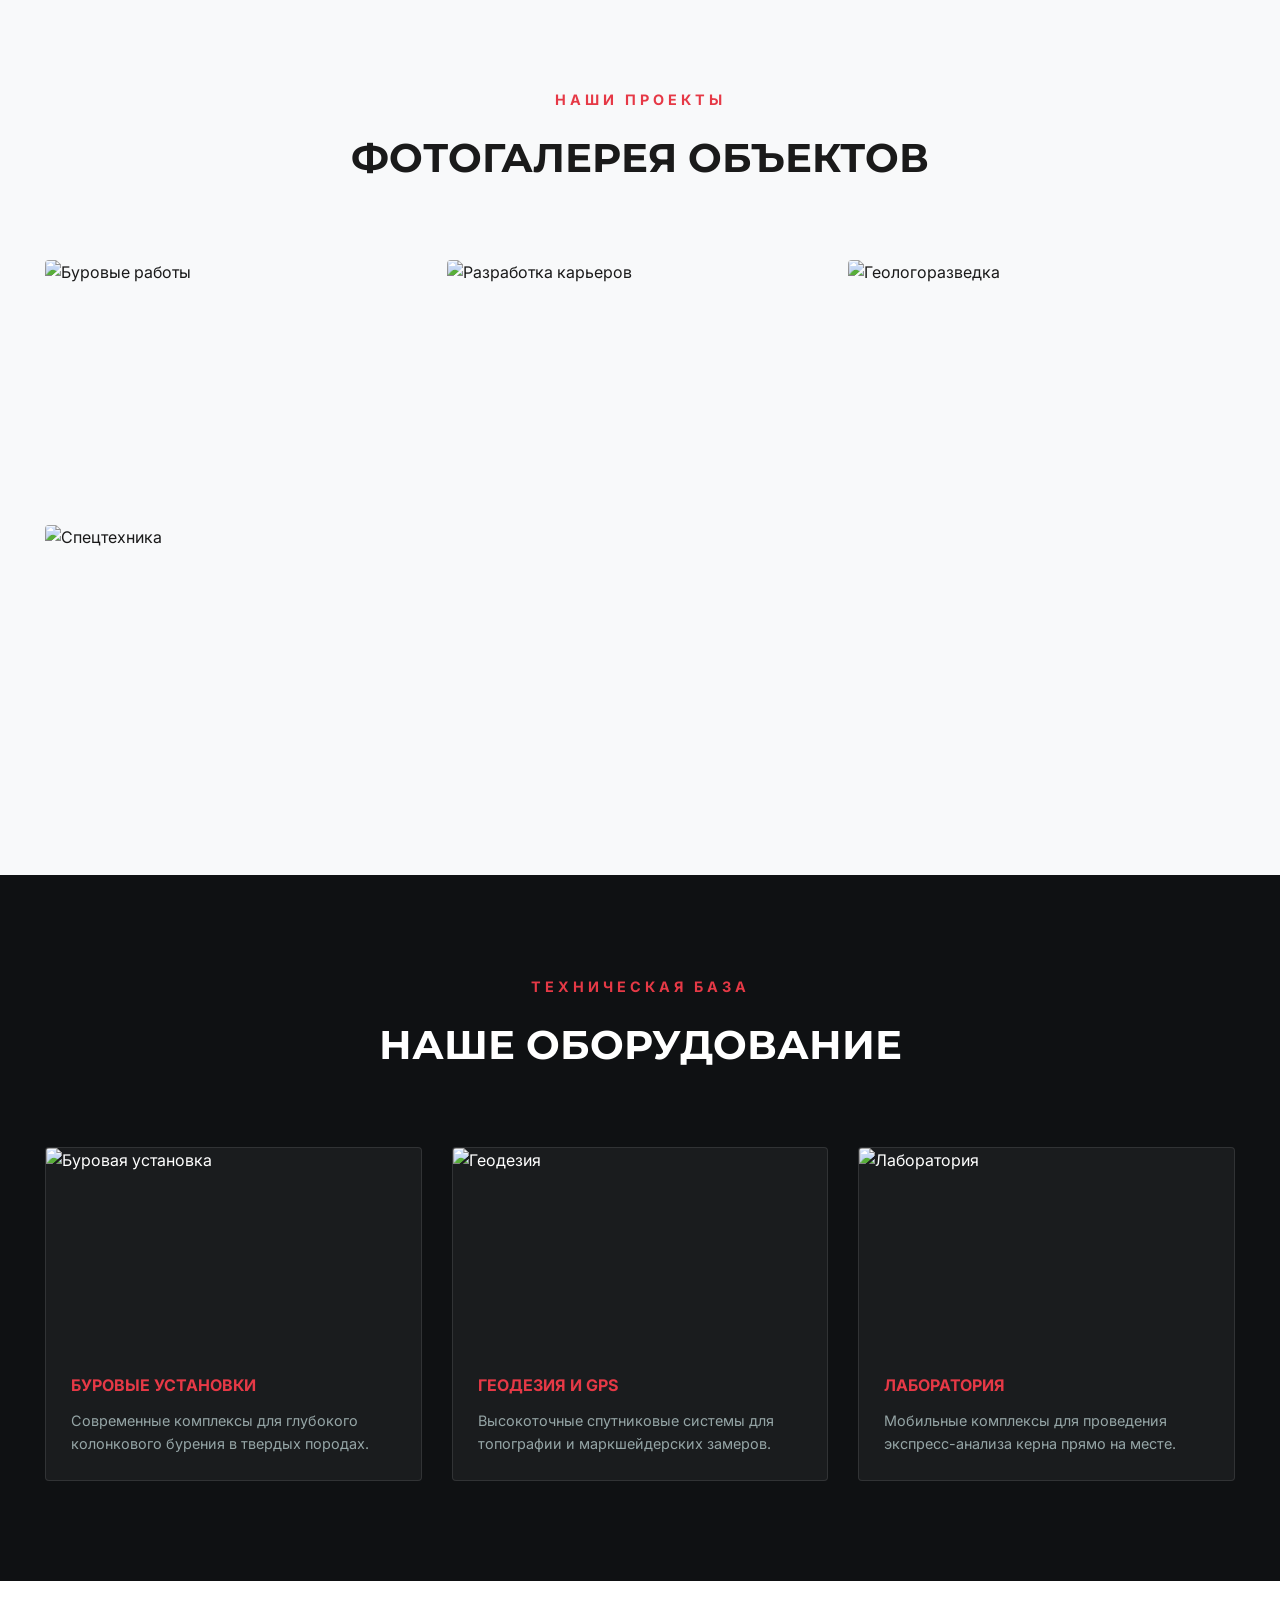
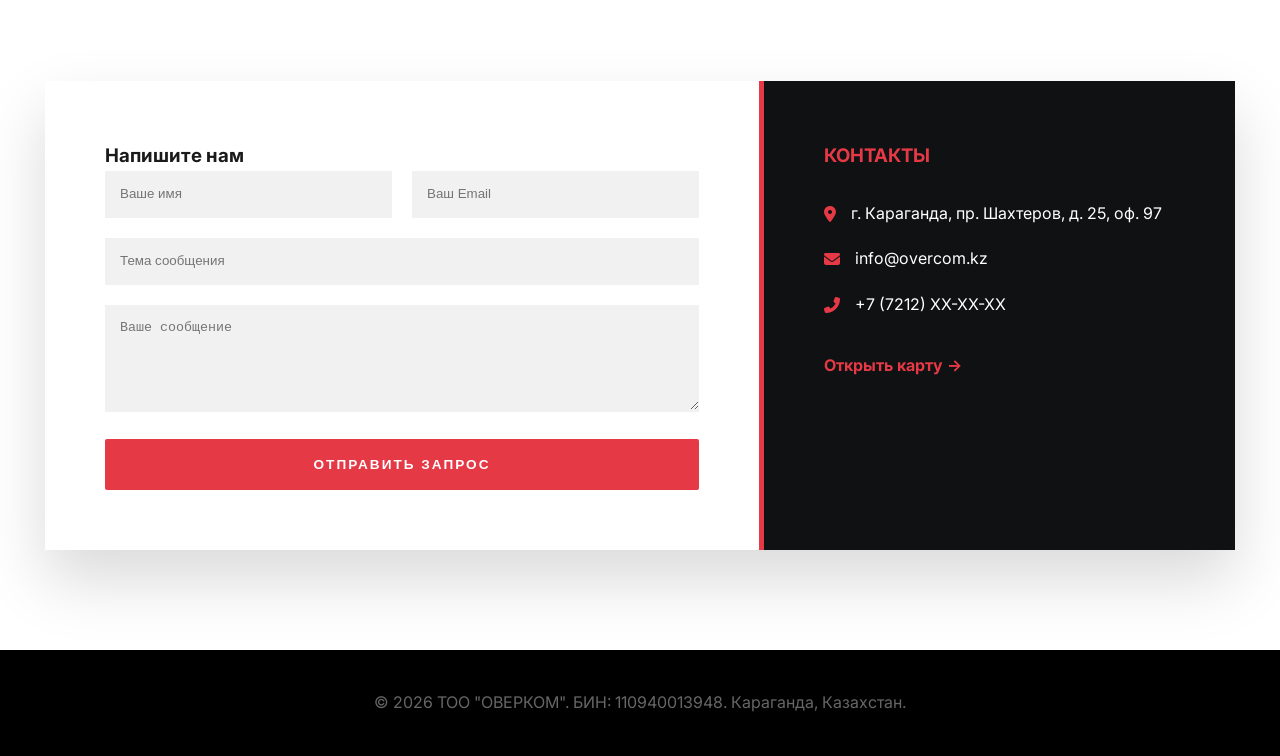
==== commit 3f64d692: "feat: complete industrial portal with smart preloader, dark mode, and modal UX" ====
--- a/index.html
+++ b/index.html
@@ -8,12 +8,17 @@
   <link rel="preconnect" href="https://fonts.googleapis.com">
   <link rel="preconnect" href="https://fonts.gstatic.com" crossorigin>
   <link href="https://fonts.googleapis.com/css2?family=Inter:wght@300;400;600;700&family=Montserrat:wght@700;800&display=swap" rel="stylesheet">
-
   <link rel="stylesheet" href="https://cdnjs.cloudflare.com/ajax/libs/font-awesome/6.4.0/css/all.min.css">
-
   <link rel="stylesheet" href="style.css">
 </head>
 <body>
+
+<div id="loader" class="loader-wrapper">
+  <div class="loader-content">
+    <div class="loader-logo">OVER<span>COM</span></div>
+    <div class="loader-line"></div>
+  </div>
+</div>
 
 <header class="header">
   <div class="container header-flex">
@@ -29,6 +34,7 @@
         <li><a href="services.html" class="nav-link">УСЛУГИ</a></li>
         <li><a href="career.html" class="nav-link">КАРЬЕРА</a></li>
         <li><a href="contacts.html" class="nav-link">КОНТАКТЫ</a></li>
+        <li><button id="theme-toggle" class="theme-btn"><i class="fas fa-moon"></i></button></li>
       </ul>
       <div class="mobile-menu-toggle">
         <i class="fas fa-bars"></i>
@@ -36,7 +42,7 @@
     </nav>
 
     <div class="header-actions">
-      <a href="#contacts" class="phone-link">
+      <a href="#callback" class="phone-link phone-modal-trigger">
         <i class="fas fa-phone"></i> СВЯЗАТЬСЯ
       </a>
     </div>
@@ -51,7 +57,7 @@
       <p>Комплексные геологоразведочные, буровые и взрывные работы на территории Казахстана с 2011 года. Профессиональные решения для недропользователей.</p>
       <div class="hero-btns">
         <a href="services.html" class="btn btn-primary">Наши услуги</a>
-        <a href="#contacts" class="btn btn-outline">Связаться с нами</a>
+        <a href="#callback" class="btn btn-outline phone-modal-trigger">Заказать звонок</a>
       </div>
     </div>
   </section>
@@ -203,6 +209,19 @@
   </section>
 </main>
 
+<div id="callbackModal" class="modal">
+  <div class="modal-content">
+    <span class="close-modal">&times;</span>
+    <h3>Заказать звонок</h3>
+    <p>Оставьте ваши данные, и мы свяжемся с вами.</p>
+    <form id="modalForm">
+      <input type="text" placeholder="Ваше имя" required>
+      <input type="tel" placeholder="+7 (___) ___-__-__" required>
+      <button type="submit" class="btn btn-primary full-width">ПЕРЕЗВОНИТЕ МНЕ</button>
+    </form>
+  </div>
+</div>
+
 <footer class="footer">
   <div class="container">
     <div class="footer-bottom">
--- a/style.css
+++ b/style.css
@@ -737,4 +737,161 @@
 .service-card:hover::after {
     color: rgba(230, 57, 70, 0.05);
     transform: scale(1.1);
-}+}
+
+.loader-wrapper {
+    position: fixed;
+    top: 0; left: 0; width: 100%; height: 100%;
+    background: #0f1113;
+    display: flex;
+    justify-content: center;
+    align-items: center;
+    z-index: 9999;
+    transition: opacity 0.5s ease, visibility 0.5s;
+}
+
+.loader-content { text-align: center; }
+
+.loader-logo {
+    font-family: 'Montserrat', sans-serif;
+    font-size: 2.5rem;
+    font-weight: 800;
+    color: #fff;
+    letter-spacing: 2px;
+}
+
+.loader-logo span { color: #e63946; }
+
+.loader-line {
+    width: 120px;
+    height: 3px;
+    background: #e63946;
+    margin: 15px auto 0;
+    border-radius: 10px;
+    position: relative;
+    overflow: hidden;
+}
+
+.loader-line::after {
+    content: "";
+    position: absolute;
+    left: -100%;
+    width: 100%;
+    height: 100%;
+    background: #fff;
+    animation: loading-bar 1.5s infinite ease-in-out;
+}
+
+@keyframes loading-bar {
+    0% { left: -100%; }
+    50% { left: 0; }
+    100% { left: 100%; }
+}
+
+body.dark-mode {
+    background-color: #0f1113;
+    color: #e0e0e0;
+}
+
+body.dark-mode .bg-light,
+body.dark-mode .section.bg-light,
+body.dark-mode .legal-table,
+body.dark-mode .mission-quote,
+body.dark-mode .service-card,
+body.dark-mode .career-benefits {
+    background-color: #1a1c1e;
+}
+
+body.dark-mode .service-detail-card,
+body.dark-mode .contact-box,
+body.dark-mode .modal-content,
+body.dark-mode .career-form-box {
+    background-color: #1e2124;
+    color: #ffffff;
+    border-color: #333;
+    box-shadow: 0 10px 40px rgba(0,0,0,0.4);
+}
+
+body.dark-mode input,
+body.dark-mode textarea,
+body.dark-mode select {
+    background-color: #2c3136;
+    color: #fff;
+    border: 1px solid #444;
+}
+
+body.dark-mode .section-header h2,
+body.dark-mode h3,
+body.dark-mode h4 {
+    color: #ffffff;
+}
+
+.theme-btn {
+    background: transparent;
+    border: none;
+    color: #fff;
+    cursor: pointer;
+    font-size: 1.2rem;
+    padding: 8px;
+    transition: var(--transition);
+    display: flex;
+    align-items: center;
+    justify-content: center;
+}
+
+.theme-btn:hover { color: var(--accent); }
+
+.modal {
+    display: none;
+    position: fixed;
+    z-index: 3000;
+    left: 0; top: 0;
+    width: 100%; height: 100%;
+    background-color: rgba(0, 0, 0, 0.85);
+    backdrop-filter: blur(8px);
+    transition: var(--transition);
+}
+
+.modal-content {
+    background-color: #fff;
+    margin: 8% auto;
+    padding: 50px;
+    width: 90%;
+    max-width: 500px;
+    border-radius: 4px;
+    position: relative;
+    text-align: center;
+    animation: modal-slide 0.4s ease-out;
+}
+
+@keyframes modal-slide {
+    from { transform: translateY(-50px); opacity: 0; }
+    to { transform: translateY(0); opacity: 1; }
+}
+
+.close-modal {
+    position: absolute;
+    right: 25px;
+    top: 15px;
+    font-size: 32px;
+    cursor: pointer;
+    color: #999;
+    transition: 0.3s;
+}
+
+.close-modal:hover { color: var(--accent); }
+
+.modal-content h3 {
+    font-family: 'Montserrat', sans-serif;
+    margin-bottom: 15px;
+    font-size: 1.8rem;
+}
+
+.modal-content p {
+    color: var(--text-light);
+    margin-bottom: 30px;
+}
+
+.full-width { width: 100%; }
+
+.fa-spinner { margin-right: 10px; }
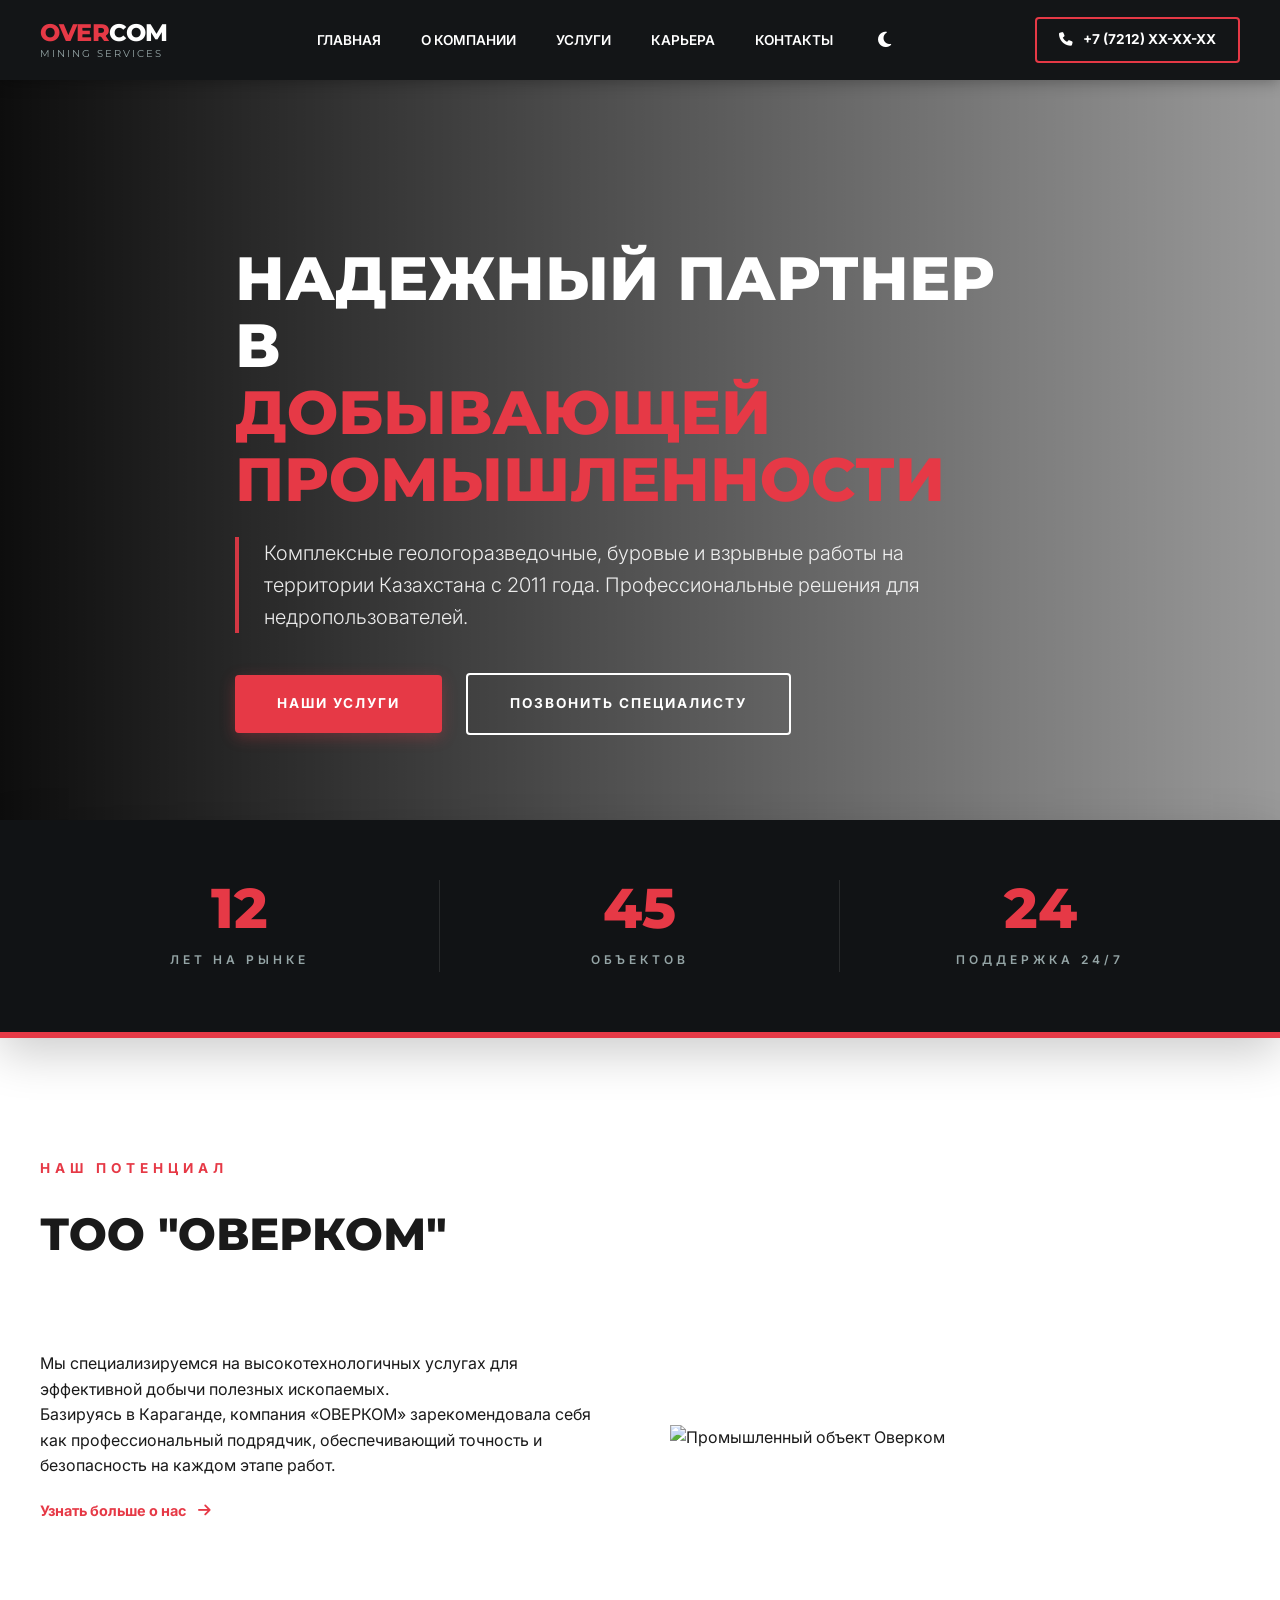
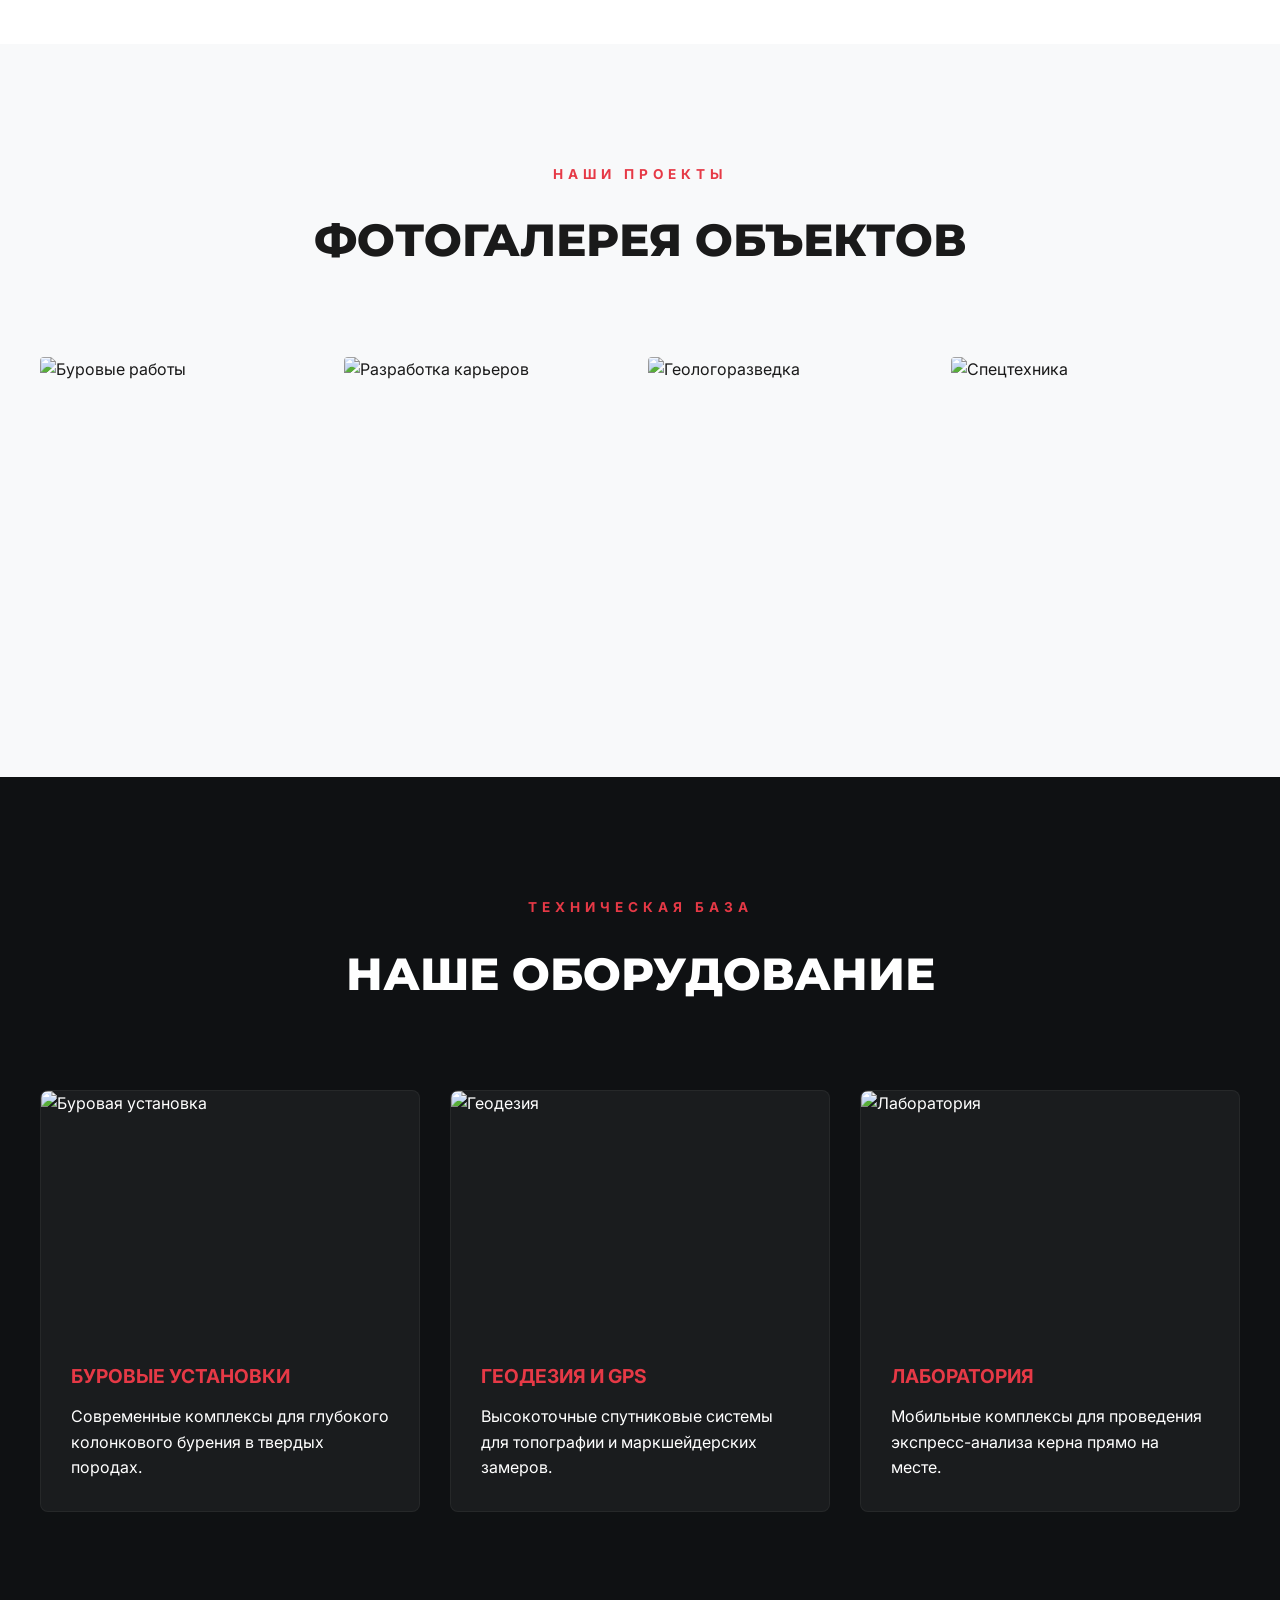
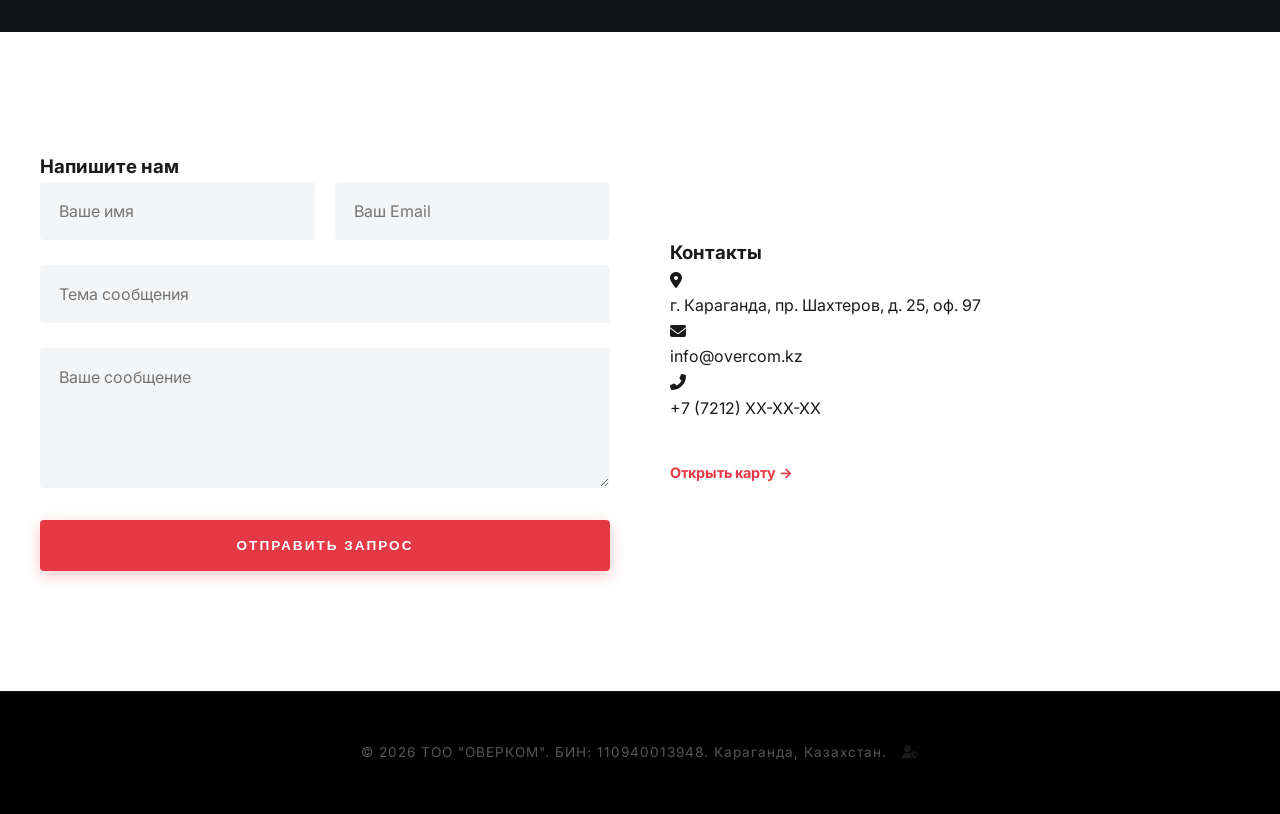
==== commit b5b41ff3: "feat: implement dual-stream CRM/HR logic with secure CSV export Added separate data handling for car" ====
--- a/index.html
+++ b/index.html
@@ -34,7 +34,7 @@
         <li><a href="services.html" class="nav-link">УСЛУГИ</a></li>
         <li><a href="career.html" class="nav-link">КАРЬЕРА</a></li>
         <li><a href="contacts.html" class="nav-link">КОНТАКТЫ</a></li>
-        <li><button id="theme-toggle" class="theme-btn"><i class="fas fa-moon"></i></button></li>
+        <li><button id="theme-toggle" class="theme-btn" aria-label="Переключить тему"><i class="fas fa-moon"></i></button></li>
       </ul>
       <div class="mobile-menu-toggle">
         <i class="fas fa-bars"></i>
@@ -42,8 +42,8 @@
     </nav>
 
     <div class="header-actions">
-      <a href="#callback" class="phone-link phone-modal-trigger">
-        <i class="fas fa-phone"></i> СВЯЗАТЬСЯ
+      <a href="tel:+77212000000" class="phone-link">
+        <i class="fas fa-phone"></i> +7 (7212) XX-XX-XX
       </a>
     </div>
   </div>
@@ -57,7 +57,7 @@
       <p>Комплексные геологоразведочные, буровые и взрывные работы на территории Казахстана с 2011 года. Профессиональные решения для недропользователей.</p>
       <div class="hero-btns">
         <a href="services.html" class="btn btn-primary">Наши услуги</a>
-        <a href="#callback" class="btn btn-outline phone-modal-trigger">Заказать звонок</a>
+        <a href="tel:+77212000000" class="btn btn-outline">Позвонить специалисту</a>
       </div>
     </div>
   </section>
@@ -178,11 +178,11 @@
           <h3>Напишите нам</h3>
           <form id="feedbackForm">
             <div style="display: grid; grid-template-columns: 1fr 1fr; gap: 20px;">
-              <input type="text" placeholder="Ваше имя" required>
-              <input type="email" placeholder="Ваш Email" required>
+              <input type="text" placeholder="Ваше имя" required minlength="2" autocomplete="name">
+              <input type="email" placeholder="Ваш Email" required autocomplete="email">
             </div>
-            <input type="text" placeholder="Тема сообщения">
-            <textarea placeholder="Ваше сообщение" rows="5" required></textarea>
+            <input type="text" placeholder="Тема сообщения" minlength="5">
+            <textarea placeholder="Ваше сообщение" rows="5" required minlength="10"></textarea>
             <button type="submit" class="btn btn-primary full-width">Отправить запрос</button>
           </form>
         </div>
@@ -194,11 +194,11 @@
           </div>
           <div class="info-link">
             <i class="fas fa-envelope"></i>
-            <p>info@overcom.kz</p>
+            <p><a href="mailto:info@overcom.kz">info@overcom.kz</a></p>
           </div>
           <div class="info-link">
             <i class="fas fa-phone-alt"></i>
-            <p>+7 (7212) XX-XX-XX</p>
+            <p><a href="tel:+77212000000">+7 (7212) XX-XX-XX</a></p>
           </div>
           <div class="info-link" style="margin-top: 20px;">
             <a href="contacts.html" class="btn-text" style="color: var(--accent);">Открыть карту →</a>
@@ -211,12 +211,17 @@
 
 <div id="callbackModal" class="modal">
   <div class="modal-content">
-    <span class="close-modal">&times;</span>
+    <span class="close-modal" tabindex="0">&times;</span>
     <h3>Заказать звонок</h3>
     <p>Оставьте ваши данные, и мы свяжемся с вами.</p>
     <form id="modalForm">
-      <input type="text" placeholder="Ваше имя" required>
-      <input type="tel" placeholder="+7 (___) ___-__-__" required>
+      <input type="text" placeholder="Ваше имя" required minlength="2" autocomplete="name">
+      <input type="tel"
+             placeholder="+7 (7xx) xxx-xx-xx"
+             required
+             pattern="^(\+7|7|8)?[0-9]{10}$"
+             inputmode="tel"
+             title="Введите 10 цифр номера телефона (например, 7012345678)">
       <button type="submit" class="btn btn-primary full-width">ПЕРЕЗВОНИТЕ МНЕ</button>
     </form>
   </div>
@@ -225,7 +230,9 @@
 <footer class="footer">
   <div class="container">
     <div class="footer-bottom">
-      <p>&copy; 2026 ТОО "ОВЕРКОМ". БИН: 110940013948. Караганда, Казахстан.</p>
+      <p>&copy; 2026 ТОО "ОВЕРКОМ". БИН: 110940013948. Караганда, Казахстан.
+        <i class="fas fa-user-shield" id="admin-login" style="cursor: pointer; opacity: 0.3; margin-left: 10px;" title="Admin Access"></i>
+      </p>
     </div>
   </div>
 </footer>
--- a/style.css
+++ b/style.css
@@ -3,23 +3,32 @@
     --dark-grey: #1a1c1e;
     --accent: #e63946;
     --accent-hover: #c1121f;
+
     --text-dark: #1a1a1a;
     --text-light: #7f8c8d;
     --text-grey: #95a5a6;
+
     --bg-light: #f8f9fa;
     --white: #ffffff;
+    --overlay: rgba(15, 17, 19, 0.85);
+
     --transition: all 0.3s cubic-bezier(0.25, 0.8, 0.25, 1);
     --shadow: 0 4px 25px rgba(0, 0, 0, 0.1);
+    --shadow-heavy: 0 15px 45px rgba(0, 0, 0, 0.2);
+    --radius: 4px;
+    --header-height: 80px;
 }
 
 * {
     margin: 0;
     padding: 0;
     box-sizing: border-box;
+    outline: none;
 }
 
 html {
     scroll-behavior: smooth;
+    font-size: 16px;
 }
 
 body {
@@ -27,765 +36,32 @@
     line-height: 1.6;
     color: var(--text-dark);
     background-color: var(--white);
-    padding-top: 80px;
+    padding-top: var(--header-height);
+    transition: background-color 0.4s ease, color 0.4s ease;
+    overflow-x: hidden;
 }
 
 .container {
     max-width: 1240px;
     margin: 0 auto;
-    padding: 0 25px;
+    padding: 0 20px;
 }
 
 img {
     max-width: 100%;
     height: auto;
     display: block;
-}
-
-.header {
-    background-color: rgba(15, 17, 19, 0.98);
-    backdrop-filter: blur(10px);
-    color: var(--white);
-    height: 80px;
-    position: fixed;
-    width: 100%;
-    top: 0;
-    z-index: 2000;
-    box-shadow: 0 2px 15px rgba(0,0,0,0.3);
-    display: flex;
-    align-items: center;
-}
-
-.header-flex {
-    display: flex;
-    justify-content: space-between;
-    align-items: center;
-    width: 100%;
-}
-
-.logo {
-    display: flex;
-    flex-direction: column;
-    justify-content: center;
-    white-space: nowrap;
-    min-width: fit-content;
-    font-family: 'Montserrat', sans-serif;
-    line-height: 1;
-}
-
-.logo h1 {
-    font-size: 1.5rem;
-    font-weight: 800;
-}
-
-.logo-accent {
-    color: var(--accent);
-}
-
-.logo .subtitle {
-    font-size: 10px;
-    text-transform: uppercase;
-    letter-spacing: 2px;
-    color: var(--text-grey);
-    margin-top: 4px;
-}
-
-.nav-menu {
-    display: flex;
+    user-select: none;
+}
+
+ul {
     list-style: none;
-    gap: 15px;
-    align-items: center;
-}
-
-.nav-link {
-    color: var(--white);
+}
+
+a {
     text-decoration: none;
-    font-size: 0.85rem;
-    font-weight: 600;
-    padding: 8px 12px;
+    color: inherit;
     transition: var(--transition);
-    border-radius: 4px;
-    white-space: nowrap;
-}
-
-.nav-link:hover, .nav-link.active {
-    color: var(--accent);
-}
-
-.phone-link {
-    display: flex;
-    align-items: center;
-    gap: 10px;
-    color: var(--white);
-    text-decoration: none;
-    font-weight: 700;
-    border: 2px solid var(--accent);
-    padding: 10px 20px;
-    border-radius: 4px;
-    transition: var(--transition);
-    white-space: nowrap;
-}
-
-.phone-link:hover {
-    background-color: var(--accent);
-    color: var(--white);
-}
-
-.mobile-menu-toggle {
-    display: none;
-    font-size: 1.5rem;
-    color: var(--white);
-    cursor: pointer;
-}
-
-.hero {
-    height: calc(100vh - 80px);
-    min-height: 600px;
-    background: url('https://images.unsplash.com/photo-1578319439584-104c94d37305?auto=format&fit=crop&q=80') center/cover no-repeat;
-    display: flex;
-    align-items: center;
-    position: relative;
-    color: var(--white);
-}
-
-.hero-overlay {
-    position: absolute;
-    top: 0; left: 0; width: 100%; height: 100%;
-    background: linear-gradient(to right, rgba(0, 0, 0, 0.9), rgba(0, 0, 0, 0.4));
-}
-
-.hero-content {
-    position: relative;
-    z-index: 10;
-    max-width: 800px;
-}
-
-.hero h1 {
-    font-family: 'Montserrat', sans-serif;
-    font-size: 3.5rem;
-    line-height: 1.1;
-    margin-bottom: 20px;
-    text-transform: uppercase;
-}
-
-.hero h1 span {
-    color: var(--accent);
-}
-
-.hero p {
-    font-size: 1.2rem;
-    margin-bottom: 35px;
-    opacity: 0.9;
-    font-weight: 300;
-    border-left: 3px solid var(--accent);
-    padding-left: 20px;
-}
-
-.btn {
-    display: inline-block;
-    padding: 18px 40px;
-    text-decoration: none;
-    font-weight: 700;
-    border-radius: 2px;
-    transition: var(--transition);
-    cursor: pointer;
-    text-transform: uppercase;
-    font-size: 0.85rem;
-    letter-spacing: 2px;
-}
-
-.btn-primary {
-    background-color: var(--accent);
-    color: var(--white);
-    border: none;
-}
-
-.btn-primary:hover {
-    background-color: var(--accent-hover);
-    transform: translateY(-3px);
-    box-shadow: 0 10px 20px rgba(230, 57, 70, 0.3);
-}
-
-.btn-outline {
-    border: 2px solid var(--white);
-    color: var(--white);
-    margin-left: 15px;
-}
-
-.btn-outline:hover {
-    background-color: var(--white);
-    color: var(--primary);
-}
-
-.btn-text {
-    color: var(--accent);
-    text-decoration: none;
-    font-weight: 700;
-    display: inline-flex;
-    align-items: center;
-    gap: 10px;
-    transition: var(--transition);
-    margin-top: 15px;
-}
-
-.btn-text:hover {
-    gap: 15px;
-}
-
-.stats-bar {
-    background: #1a1a1a;
-    padding: 50px 0;
-    margin-top: -60px;
-    position: relative;
-    z-index: 20;
-    border-bottom: 5px solid var(--accent);
-}
-
-.stats-grid {
-    display: grid;
-    grid-template-columns: repeat(3, 1fr);
-    text-align: center;
-}
-
-.stat-number {
-    display: block;
-    font-size: 3rem;
-    font-weight: 800;
-    color: var(--accent);
-    font-family: 'Montserrat', sans-serif;
-}
-
-.stat-text {
-    color: var(--text-grey);
-    text-transform: uppercase;
-    font-size: 0.8rem;
-    letter-spacing: 3px;
-}
-
-.section {
-    padding: 100px 0;
-}
-
-.bg-light { background-color: var(--bg-light); }
-.bg-dark { background-color: var(--primary); color: var(--white); }
-
-.section-header {
-    margin-bottom: 70px;
-}
-
-.section-header.center { text-align: center; }
-
-.pre-title {
-    color: var(--accent);
-    text-transform: uppercase;
-    font-weight: 700;
-    font-size: 0.9rem;
-    letter-spacing: 4px;
-    display: block;
-    margin-bottom: 15px;
-}
-
-.section-header h2 {
-    font-family: 'Montserrat', sans-serif;
-    font-size: 2.5rem;
-    text-transform: uppercase;
-}
-
-.about-grid {
-    display: grid;
-    grid-template-columns: 1fr 1fr;
-    gap: 50px;
-    align-items: center;
-}
-
-.equipment-grid {
-    display: grid;
-    grid-template-columns: repeat(3, 1fr);
-    gap: 30px;
-}
-
-.eq-card {
-    background: var(--dark-grey);
-    border: 1px solid rgba(255,255,255,0.1);
-    border-radius: 4px;
-    overflow: hidden;
-    transition: var(--transition);
-}
-
-.eq-image {
-    height: 200px;
-    overflow: hidden;
-}
-
-.eq-image img {
-    width: 100%;
-    height: 100%;
-    object-fit: cover;
-    transition: transform 0.5s ease;
-}
-
-.eq-card:hover .eq-image img {
-    transform: scale(1.1);
-}
-
-.eq-info {
-    padding: 25px;
-    text-align: left;
-}
-
-.eq-info h4 {
-    color: var(--accent);
-    margin-bottom: 10px;
-    text-transform: uppercase;
-}
-
-.eq-info p {
-    color: var(--text-grey);
-    font-size: 0.9rem;
-}
-
-.gallery-grid {
-    display: grid;
-    grid-template-columns: repeat(auto-fit, minmax(300px, 1fr));
-    gap: 15px;
-    margin-top: 40px;
-}
-
-.gallery-item {
-    position: relative;
-    height: 250px;
-    overflow: hidden;
-    border-radius: 4px;
-    cursor: pointer;
-}
-
-.gallery-item img {
-    width: 100%;
-    height: 100%;
-    object-fit: cover;
-    transition: var(--transition);
-}
-
-.gallery-overlay {
-    position: absolute;
-    top: 0; left: 0; width: 100%; height: 100%;
-    background: rgba(230, 57, 70, 0.85);
-    display: flex;
-    align-items: center;
-    justify-content: center;
-    opacity: 0;
-    transition: var(--transition);
-}
-
-.gallery-text {
-    color: var(--white);
-    font-family: 'Montserrat', sans-serif;
-    font-weight: 700;
-    text-transform: uppercase;
-    letter-spacing: 2px;
-    transform: translateY(20px);
-    transition: var(--transition);
-}
-
-.gallery-item:hover img {
-    transform: scale(1.1);
-}
-
-.gallery-item:hover .gallery-overlay {
-    opacity: 1;
-}
-
-.gallery-item:hover .gallery-text {
-    transform: translateY(0);
-}
-
-.contact-box {
-    display: grid;
-    grid-template-columns: 1.5fr 1fr;
-    background: var(--white);
-    box-shadow: 0 30px 60px rgba(0,0,0,0.15);
-}
-
-.contact-form-side { padding: 60px; }
-.contact-info-side {
-    background: var(--primary);
-    color: var(--white);
-    padding: 60px;
-    border-left: 5px solid var(--accent);
-}
-
-.contact-info-side h3 {
-    color: var(--accent);
-    margin-bottom: 30px;
-    text-transform: uppercase;
-}
-
-.info-link {
-    display: flex;
-    align-items: flex-start;
-    gap: 15px;
-    margin-bottom: 20px;
-}
-
-.info-link i { color: var(--accent); margin-top: 5px; }
-
-input, textarea {
-    width: 100%;
-    padding: 15px;
-    margin-bottom: 20px;
-    background: #f1f1f1;
-    border: none;
-    border-bottom: 2px solid transparent;
-    transition: var(--transition);
-}
-
-input:focus, textarea:focus {
-    outline: none;
-    border-bottom-color: var(--accent);
-    background: #fff;
-}
-
-.footer {
-    background: #000;
-    color: #666;
-    padding: 40px 0;
-    text-align: center;
-}
-
-.page-header { background: var(--dark-grey); padding: 60px 0; }
-
-.legal-table {
-    margin-top: 30px;
-    background: var(--bg-light);
-    padding: 20px;
-    border-radius: 4px;
-}
-
-.table-row {
-    display: flex;
-    justify-content: space-between;
-    padding: 12px 0;
-    border-bottom: 1px solid #ddd;
-}
-
-.table-row:last-child { border-bottom: none; }
-.table-row span { color: var(--text-light); font-weight: 600; }
-.table-row strong { color: var(--primary); text-align: right; }
-
-.service-detail-card {
-    display: flex;
-    background: var(--white);
-    padding: 40px;
-    border-left: 6px solid var(--accent);
-    box-shadow: var(--shadow);
-    gap: 30px;
-    transition: var(--transition);
-    align-items: flex-start;
-}
-
-.detail-icon { font-size: 3rem; color: var(--accent); min-width: 80px; text-align: center; }
-
-@media (max-width: 992px) {
-    .header-actions { display: none; }
-    .mobile-menu-toggle { display: block; }
-
-    .nav-menu {
-        display: none;
-        flex-direction: column;
-        position: absolute;
-        top: 80px;
-        left: 0;
-        width: 100%;
-        background: var(--primary);
-        padding: 20px;
-        gap: 20px;
-    }
-
-    .nav-menu.active { display: flex; }
-
-    .hero h1 { font-size: 2.5rem; }
-    .about-grid, .equipment-grid, .contact-box { grid-template-columns: 1fr; }
-    .stats-grid { grid-template-columns: 1fr; gap: 30px; }
-}
-
-@media (max-width: 768px) {
-    .service-detail-card { flex-direction: column; padding: 30px; }
-    .table-row { flex-direction: column; gap: 5px; }
-    .table-row strong { text-align: left; }
-}
-
-.mission-quote {
-    margin-top: 30px;
-    padding: 30px;
-    background: var(--bg-light);
-    border-left: 5px solid var(--accent);
-    position: relative;
-}
-
-.mission-quote i {
-    font-size: 2rem;
-    color: var(--accent);
-    opacity: 0.2;
-    position: absolute;
-    top: 10px;
-    left: 10px;
-}
-
-.mission-quote blockquote {
-    font-style: italic;
-    font-size: 1.2rem;
-    color: var(--primary);
-    font-weight: 600;
-}
-
-.text-white {
-    color: var(--white) !important;
-}
-
-.geo-content p {
-    font-size: 1.1rem;
-    line-height: 1.8;
-}
-
-.detail-number {
-    position: absolute;
-    top: 20px;
-    right: 40px;
-    font-size: 4rem;
-    font-weight: 800;
-    color: var(--accent);
-    opacity: 0.1;
-    font-family: 'Montserrat', sans-serif;
-}
-
-.service-detail-card {
-    position: relative;
-}
-
-.steps-grid {
-    display: grid;
-    grid-template-columns: repeat(auto-fit, minmax(200px, 1fr));
-    gap: 30px;
-    margin-top: 50px;
-}
-
-.step-item {
-    text-align: center;
-    position: relative;
-}
-
-.step-num {
-    display: inline-block;
-    width: 60px;
-    height: 60px;
-    line-height: 56px;
-    border: 2px solid var(--accent);
-    border-radius: 50%;
-    font-size: 1.5rem;
-    font-weight: 800;
-    color: var(--accent);
-    margin-bottom: 20px;
-    background: transparent;
-}
-
-.step-item h4 {
-    margin-bottom: 10px;
-    text-transform: uppercase;
-}
-
-.step-item p {
-    font-size: 0.9rem;
-    opacity: 0.8;
-}
-
-@media (min-width: 992px) {
-    .step-item:not(:last-child)::after {
-        content: "";
-        position: absolute;
-        top: 30px;
-        left: calc(50% + 40px);
-        width: calc(100% - 80px);
-        height: 1px;
-        background: rgba(255,255,255,0.2);
-    }
-}
-
-.career-form-box {
-    background: var(--white);
-    padding: 40px;
-    box-shadow: var(--shadow);
-    border-top: 5px solid var(--accent);
-}
-
-.career-form-box h3 {
-    margin-bottom: 20px;
-    font-family: 'Montserrat', sans-serif;
-    text-transform: uppercase;
-}
-
-input[type="file"]::file-selector-button {
-    background: var(--primary);
-    color: var(--white);
-    padding: 8px 16px;
-    border: none;
-    cursor: pointer;
-    margin-right: 15px;
-    transition: var(--transition);
-}
-
-input[type="file"]::file-selector-button:hover {
-    background: var(--accent);
-}
-
-.services-grid {
-    display: grid;
-    grid-template-columns: repeat(auto-fit, minmax(300px, 1fr));
-    gap: 30px;
-    margin-top: 50px;
-}
-
-.service-card {
-    background: var(--white);
-    padding: 60px 40px;
-    border-radius: 8px;
-    position: relative;
-    overflow: hidden;
-    transition: var(--transition);
-    border: 1px solid #eee;
-    display: flex;
-    flex-direction: column;
-    align-items: flex-start;
-    z-index: 1;
-}
-
-.service-card:hover {
-    transform: translateY(-10px);
-    box-shadow: 0 20px 40px rgba(0, 0, 0, 0.1);
-    border-color: var(--accent);
-}
-
-.service-card::before {
-    content: "";
-    position: absolute;
-    top: 0;
-    left: 0;
-    width: 40px;
-    height: 4px;
-    background: var(--accent);
-    transition: width 0.4s ease;
-}
-
-.service-card:hover::before {
-    width: 100%;
-}
-
-.service-icon {
-    width: 70px;
-    height: 70px;
-    background: var(--bg-light);
-    border-radius: 12px;
-    display: flex;
-    align-items: center;
-    justify-content: center;
-    margin-bottom: 25px;
-    transition: var(--transition);
-}
-
-.service-icon i {
-    font-size: 2rem;
-    color: var(--primary);
-    transition: var(--transition);
-}
-
-.service-card:hover .service-icon {
-    background: var(--accent);
-}
-
-.service-card:hover .service-icon i {
-    color: var(--white);
-    transform: rotateY(180deg);
-}
-
-.service-card h3 {
-    font-family: 'Montserrat', sans-serif;
-    font-size: 1.4rem;
-    margin-bottom: 15px;
-    text-transform: uppercase;
-    letter-spacing: 1px;
-    color: var(--primary);
-}
-
-.service-card p {
-    font-size: 0.95rem;
-    color: var(--text-light);
-    line-height: 1.7;
-}
-
-.service-card::after {
-    content: "\f0b1";
-    font-family: "Font Awesome 6 Free";
-    font-weight: 900;
-    position: absolute;
-    bottom: -20px;
-    right: -10px;
-    font-size: 8rem;
-    color: rgba(0, 0, 0, 0.03);
-    z-index: -1;
-    transition: var(--transition);
-}
-
-.service-card:hover::after {
-    color: rgba(230, 57, 70, 0.05);
-    transform: scale(1.1);
-}
-
-.loader-wrapper {
-    position: fixed;
-    top: 0; left: 0; width: 100%; height: 100%;
-    background: #0f1113;
-    display: flex;
-    justify-content: center;
-    align-items: center;
-    z-index: 9999;
-    transition: opacity 0.5s ease, visibility 0.5s;
-}
-
-.loader-content { text-align: center; }
-
-.loader-logo {
-    font-family: 'Montserrat', sans-serif;
-    font-size: 2.5rem;
-    font-weight: 800;
-    color: #fff;
-    letter-spacing: 2px;
-}
-
-.loader-logo span { color: #e63946; }
-
-.loader-line {
-    width: 120px;
-    height: 3px;
-    background: #e63946;
-    margin: 15px auto 0;
-    border-radius: 10px;
-    position: relative;
-    overflow: hidden;
-}
-
-.loader-line::after {
-    content: "";
-    position: absolute;
-    left: -100%;
-    width: 100%;
-    height: 100%;
-    background: #fff;
-    animation: loading-bar 1.5s infinite ease-in-out;
-}
-
-@keyframes loading-bar {
-    0% { left: -100%; }
-    50% { left: 0; }
-    100% { left: 100%; }
 }
 
 body.dark-mode {
@@ -800,6 +76,7 @@
 body.dark-mode .service-card,
 body.dark-mode .career-benefits {
     background-color: #1a1c1e;
+    border-color: #333;
 }
 
 body.dark-mode .service-detail-card,
@@ -822,76 +99,278 @@
 
 body.dark-mode .section-header h2,
 body.dark-mode h3,
-body.dark-mode h4 {
+body.dark-mode h4,
+body.dark-mode strong {
     color: #ffffff;
 }
+
+.header {
+    background-color: rgba(15, 17, 19, 0.98);
+    backdrop-filter: blur(15px);
+    -webkit-backdrop-filter: blur(15px);
+    color: var(--white);
+    height: var(--header-height);
+    position: fixed;
+    width: 100%;
+    top: 0;
+    z-index: 2000;
+    box-shadow: 0 2px 15px rgba(0,0,0,0.3);
+    display: flex;
+    align-items: center;
+    transition: var(--transition);
+}
+
+.header-flex {
+    display: flex;
+    justify-content: space-between;
+    align-items: center;
+    width: 100%;
+}
+
+.logo {
+    display: flex;
+    flex-direction: column;
+    font-family: 'Montserrat', sans-serif;
+    line-height: 1;
+}
+
+.logo h1 { font-size: 1.5rem; font-weight: 800; letter-spacing: -0.5px; }
+.logo-accent { color: var(--accent); }
+.logo .subtitle { font-size: 10px; text-transform: uppercase; letter-spacing: 2px; color: var(--text-grey); margin-top: 4px; }
+
+.nav-menu { display: flex; gap: 10px; align-items: center; }
+.nav-link {
+    color: var(--white);
+    font-size: 0.85rem;
+    font-weight: 600;
+    padding: 10px 15px;
+    border-radius: var(--radius);
+    position: relative;
+}
+.nav-link:hover, .nav-link.active { color: var(--accent); }
 
 .theme-btn {
     background: transparent;
     border: none;
     color: #fff;
     cursor: pointer;
-    font-size: 1.2rem;
-    padding: 8px;
-    transition: var(--transition);
+    font-size: 1.1rem;
+    padding: 10px;
+    margin-left: 10px;
+}
+.theme-btn:hover { color: var(--accent); transform: rotate(15deg); }
+
+.phone-link {
     display: flex;
     align-items: center;
-    justify-content: center;
-}
-
-.theme-btn:hover { color: var(--accent); }
-
-.modal {
-    display: none;
-    position: fixed;
-    z-index: 3000;
-    left: 0; top: 0;
-    width: 100%; height: 100%;
-    background-color: rgba(0, 0, 0, 0.85);
-    backdrop-filter: blur(8px);
-    transition: var(--transition);
-}
-
+    gap: 10px;
+    color: var(--white);
+    font-weight: 700;
+    border: 2px solid var(--accent);
+    padding: 10px 22px;
+    border-radius: var(--radius);
+    font-size: 0.85rem;
+}
+.phone-link:hover { background-color: var(--accent); transform: scale(1.05); }
+
+.mobile-menu-toggle { display: none; font-size: 1.5rem; color: var(--white); cursor: pointer; }
+
+.hero {
+    height: calc(100vh - var(--header-height));
+    min-height: 650px;
+    background: url('https://images.unsplash.com/photo-1578319439584-104c94d37305?auto=format&fit=crop&q=80') center/cover no-repeat;
+    display: flex;
+    align-items: center;
+    position: relative;
+    color: var(--white);
+    overflow: hidden;
+}
+
+.hero-overlay {
+    position: absolute;
+    top: 0; left: 0; width: 100%; height: 100%;
+    background: linear-gradient(90deg, rgba(0,0,0,0.95) 0%, rgba(0,0,0,0.4) 100%);
+}
+
+.hero-content { position: relative; z-index: 10; max-width: 850px; animation: fadeInUp 1s ease; }
+.hero h1 { font-family: 'Montserrat', sans-serif; font-size: clamp(2rem, 5vw, 3.8rem); line-height: 1.1; margin-bottom: 25px; text-transform: uppercase; font-weight: 800; }
+.hero h1 span { color: var(--accent); }
+.hero p { font-size: 1.25rem; margin-bottom: 40px; opacity: 0.9; font-weight: 300; border-left: 4px solid var(--accent); padding-left: 25px; max-width: 700px; }
+
+@keyframes fadeInUp {
+    from { opacity: 0; transform: translateY(40px); }
+    to { opacity: 1; transform: translateY(0); }
+}
+
+.stats-bar {
+    background: #111315;
+    padding: 60px 0;
+    margin-top: -80px;
+    position: relative;
+    z-index: 20;
+    border-bottom: 6px solid var(--accent);
+    box-shadow: var(--shadow-heavy);
+}
+
+.stats-grid { display: grid; grid-template-columns: repeat(3, 1fr); text-align: center; }
+.stat-item { padding: 0 20px; border-right: 1px solid rgba(255,255,255,0.1); }
+.stat-item:last-child { border-right: none; }
+.stat-number { display: block; font-size: 3.5rem; font-weight: 800; color: var(--accent); font-family: 'Montserrat', sans-serif; line-height: 1; margin-bottom: 10px; }
+.stat-text { color: var(--text-grey); text-transform: uppercase; font-size: 0.75rem; letter-spacing: 4px; font-weight: 600; }
+
+.btn {
+    display: inline-block;
+    padding: 18px 42px;
+    font-weight: 700;
+    border-radius: var(--radius);
+    text-transform: uppercase;
+    font-size: 0.85rem;
+    letter-spacing: 2px;
+    border: none;
+    cursor: pointer;
+}
+.btn-primary { background-color: var(--accent); color: var(--white); box-shadow: 0 4px 15px rgba(230, 57, 70, 0.3); }
+.btn-primary:hover { background-color: var(--accent-hover); transform: translateY(-3px); box-shadow: 0 8px 25px rgba(230, 57, 70, 0.4); }
+.btn-outline { border: 2px solid var(--white); color: var(--white); margin-left: 20px; background: transparent; }
+.btn-outline:hover { background-color: var(--white); color: var(--primary); transform: translateY(-3px); }
+.btn-text { color: var(--accent); font-weight: 700; display: inline-flex; align-items: center; gap: 12px; margin-top: 20px; font-size: 0.9rem; }
+.btn-text:hover { gap: 18px; }
+.full-width { width: 100%; }
+
+.section { padding: 120px 0; }
+.bg-light { background-color: var(--bg-light); }
+.bg-dark { background-color: var(--primary); color: var(--white); }
+.section-header { margin-bottom: 80px; }
+.section-header.center { text-align: center; }
+.pre-title { color: var(--accent); text-transform: uppercase; font-weight: 700; font-size: 0.85rem; letter-spacing: 5px; display: block; margin-bottom: 20px; }
+.section-header h2 { font-family: 'Montserrat', sans-serif; font-size: clamp(1.8rem, 4vw, 2.8rem); text-transform: uppercase; font-weight: 800; }
+
+.about-grid, .contact-box { display: grid; grid-template-columns: 1fr 1fr; gap: 60px; align-items: center; }
+.services-grid, .equipment-grid, .detailed-grid { display: grid; grid-template-columns: repeat(auto-fit, minmax(320px, 1fr)); gap: 30px; }
+
+.service-card {
+    background: var(--white); padding: 50px 40px; border-radius: 8px; border: 1px solid #eee;
+    transition: var(--transition); position: relative; overflow: hidden; display: flex; flex-direction: column;
+}
+.service-card:hover { transform: translateY(-12px); box-shadow: var(--shadow-heavy); border-color: var(--accent); }
+.service-card::before { content: ""; position: absolute; top: 0; left: 0; width: 45px; height: 5px; background: var(--accent); transition: 0.4s; }
+.service-card:hover::before { width: 100%; }
+
+.service-icon {
+    width: 75px; height: 75px; background: var(--bg-light); border-radius: 14px;
+    display: flex; align-items: center; justify-content: center; margin-bottom: 30px;
+    font-size: 2.2rem; color: var(--primary); transition: 0.4s;
+}
+.service-card:hover .service-icon { background: var(--accent); color: #fff; transform: rotateY(180deg); }
+
+.eq-card { background: var(--dark-grey); border: 1px solid rgba(255,255,255,0.05); border-radius: 8px; overflow: hidden; }
+.eq-image { height: 240px; overflow: hidden; }
+.eq-image img { width: 100%; height: 100%; object-fit: cover; transition: 0.6s ease; }
+.eq-card:hover .eq-image img { transform: scale(1.15); }
+.eq-info { padding: 30px; }
+.eq-info h4 { color: var(--accent); margin-bottom: 12px; font-size: 1.2rem; text-transform: uppercase; }
+
+.loader-wrapper {
+    position: fixed; top: 0; left: 0; width: 100%; height: 100%;
+    background: #0f1113; display: flex; justify-content: center; align-items: center;
+    z-index: 9999; transition: opacity 0.6s ease, visibility 0.6s;
+}
+.loader-content { text-align: center; }
+.loader-logo { font-family: 'Montserrat', sans-serif; font-size: 2.8rem; font-weight: 800; color: #fff; letter-spacing: 3px; }
+.loader-logo span { color: var(--accent); }
+.loader-line { width: 140px; height: 3px; background: var(--accent); margin: 20px auto 0; border-radius: 10px; position: relative; overflow: hidden; }
+.loader-line::after {
+    content: ""; position: absolute; left: -100%; width: 100%; height: 100%;
+    background: #fff; animation: loading-bar 1.8s infinite ease-in-out;
+}
+@keyframes loading-bar { 0% { left: -100%; } 50% { left: 0; } 100% { left: 100%; } }
+
+.modal { display: none; position: fixed; z-index: 3000; left: 0; top: 0; width: 100%; height: 100%; background-color: rgba(0, 0, 0, 0.9); backdrop-filter: blur(10px); }
 .modal-content {
-    background-color: #fff;
-    margin: 8% auto;
-    padding: 50px;
-    width: 90%;
-    max-width: 500px;
-    border-radius: 4px;
-    position: relative;
-    text-align: center;
-    animation: modal-slide 0.4s ease-out;
-}
-
-@keyframes modal-slide {
-    from { transform: translateY(-50px); opacity: 0; }
-    to { transform: translateY(0); opacity: 1; }
-}
-
-.close-modal {
-    position: absolute;
-    right: 25px;
-    top: 15px;
-    font-size: 32px;
-    cursor: pointer;
-    color: #999;
-    transition: 0.3s;
-}
-
-.close-modal:hover { color: var(--accent); }
-
-.modal-content h3 {
-    font-family: 'Montserrat', sans-serif;
-    margin-bottom: 15px;
-    font-size: 1.8rem;
-}
-
-.modal-content p {
-    color: var(--text-light);
-    margin-bottom: 30px;
-}
-
-.full-width { width: 100%; }
-
-.fa-spinner { margin-right: 10px; }+    background-color: #fff; margin: 6% auto; padding: 60px; width: 90%; max-width: 520px;
+    border-radius: 8px; position: relative; text-align: center; animation: modal-slide 0.5s ease-out;
+}
+@keyframes modal-slide { from { transform: translateY(-80px); opacity: 0; } to { transform: translateY(0); opacity: 1; } }
+.close-modal { position: absolute; right: 25px; top: 15px; font-size: 36px; cursor: pointer; color: #bbb; transition: 0.3s; }
+.close-modal:hover { color: var(--accent); transform: rotate(90deg); }
+
+.legal-table { margin-top: 40px; background: var(--bg-light); padding: 30px; border-radius: 8px; }
+.table-row { display: flex; justify-content: space-between; padding: 15px 0; border-bottom: 1px solid rgba(0,0,0,0.05); }
+.table-row:last-child { border-bottom: none; }
+.table-row span { color: var(--text-light); font-weight: 600; font-size: 0.9rem; }
+.table-row strong { color: var(--primary); text-align: right; font-size: 0.95rem; }
+
+.mission-quote { margin-top: 40px; padding: 40px; background: #fff; border-left: 6px solid var(--accent); position: relative; box-shadow: var(--shadow); }
+.mission-quote i { font-size: 2.5rem; color: var(--accent); opacity: 0.15; position: absolute; top: 15px; left: 15px; }
+.mission-quote blockquote { font-style: italic; font-size: 1.25rem; color: var(--primary); font-weight: 600; line-height: 1.5; }
+
+input, textarea, select {
+    width: 100%; padding: 18px; margin-bottom: 25px; background: #f4f5f7; border: 1px solid transparent;
+    border-radius: var(--radius); transition: var(--transition); font-family: inherit; font-size: 1rem;
+}
+input:focus, textarea:focus { background: #fff; border-color: var(--accent); box-shadow: 0 0 0 4px rgba(230, 57, 70, 0.1); }
+textarea { resize: vertical; min-height: 140px; }
+
+.gallery-grid { display: grid; grid-template-columns: repeat(auto-fit, minmax(280px, 1fr)); gap: 15px; }
+.gallery-item { position: relative; height: 300px; overflow: hidden; border-radius: var(--radius); }
+.gallery-item img { width: 100%; height: 100%; object-fit: cover; transition: 0.8s ease; }
+.gallery-overlay {
+    position: absolute; top: 0; left: 0; width: 100%; height: 100%;
+    background: rgba(230, 57, 70, 0.9); display: flex; align-items: center;
+    justify-content: center; opacity: 0; transition: 0.4s;
+}
+.gallery-item:hover img { transform: scale(1.1) rotate(2deg); }
+.gallery-item:hover .gallery-overlay { opacity: 1; }
+.gallery-text { color: #fff; font-family: 'Montserrat'; font-weight: 800; text-transform: uppercase; letter-spacing: 2px; }
+
+@media (max-width: 992px) {
+    :root { --header-height: 70px; }
+    .header-actions { display: none; }
+    .mobile-menu-toggle { display: block; }
+
+    .nav-menu {
+        display: none; flex-direction: column; position: absolute; top: var(--header-height);
+        left: 0; width: 100%; background: var(--primary); padding: 50px 20px; gap: 30px; text-align: center;
+        box-shadow: 0 20px 40px rgba(0,0,0,0.5);
+    }
+    .nav-menu.active { display: flex; }
+    .nav-link { font-size: 1.1rem; width: 100%; }
+
+    .hero h1 { font-size: 2.8rem; }
+    .about-grid, .contact-box { grid-template-columns: 1fr; gap: 50px; }
+    .stats-grid { grid-template-columns: 1fr; gap: 40px; }
+    .stat-item { border-right: none; border-bottom: 1px solid rgba(255,255,255,0.1); padding-bottom: 30px; }
+    .stat-item:last-child { border-bottom: none; }
+
+    .stats-bar { margin-top: -40px; }
+}
+
+@media (max-width: 768px) {
+    .section { padding: 80px 0; }
+    .hero { text-align: center; height: auto; padding: 140px 0 80px; }
+    .hero p { border-left: none; padding-left: 0; font-size: 1.1rem; }
+    .hero-btns { display: flex; flex-direction: column; gap: 15px; }
+    .btn-outline { margin-left: 0; width: 100%; }
+    .btn-primary { width: 100%; }
+
+    .section-header { margin-bottom: 50px; }
+    .service-detail-card { flex-direction: column; padding: 30px; text-align: center; }
+    .detail-icon { margin: 0 auto 20px; }
+    .contact-form-side, .contact-info-side { padding: 40px 20px; }
+}
+
+@media (max-width: 480px) {
+    html { font-size: 14px; }
+    .logo h1 { font-size: 1.3rem; }
+    .stat-number { font-size: 2.8rem; }
+    .table-row { flex-direction: column; gap: 8px; }
+    .table-row strong { text-align: left; }
+    .modal-content { padding: 40px 20px; }
+}
+
+.center { text-align: center; }
+.mt-30 { margin-top: 30px; }
+.mb-30 { margin-bottom: 30px; }
+.text-white { color: #fff !important; }
+.footer { background: #000; color: #555; padding: 50px 0; text-align: center; border-top: 1px solid #111; }
+.footer p { font-size: 0.85rem; letter-spacing: 1px; }
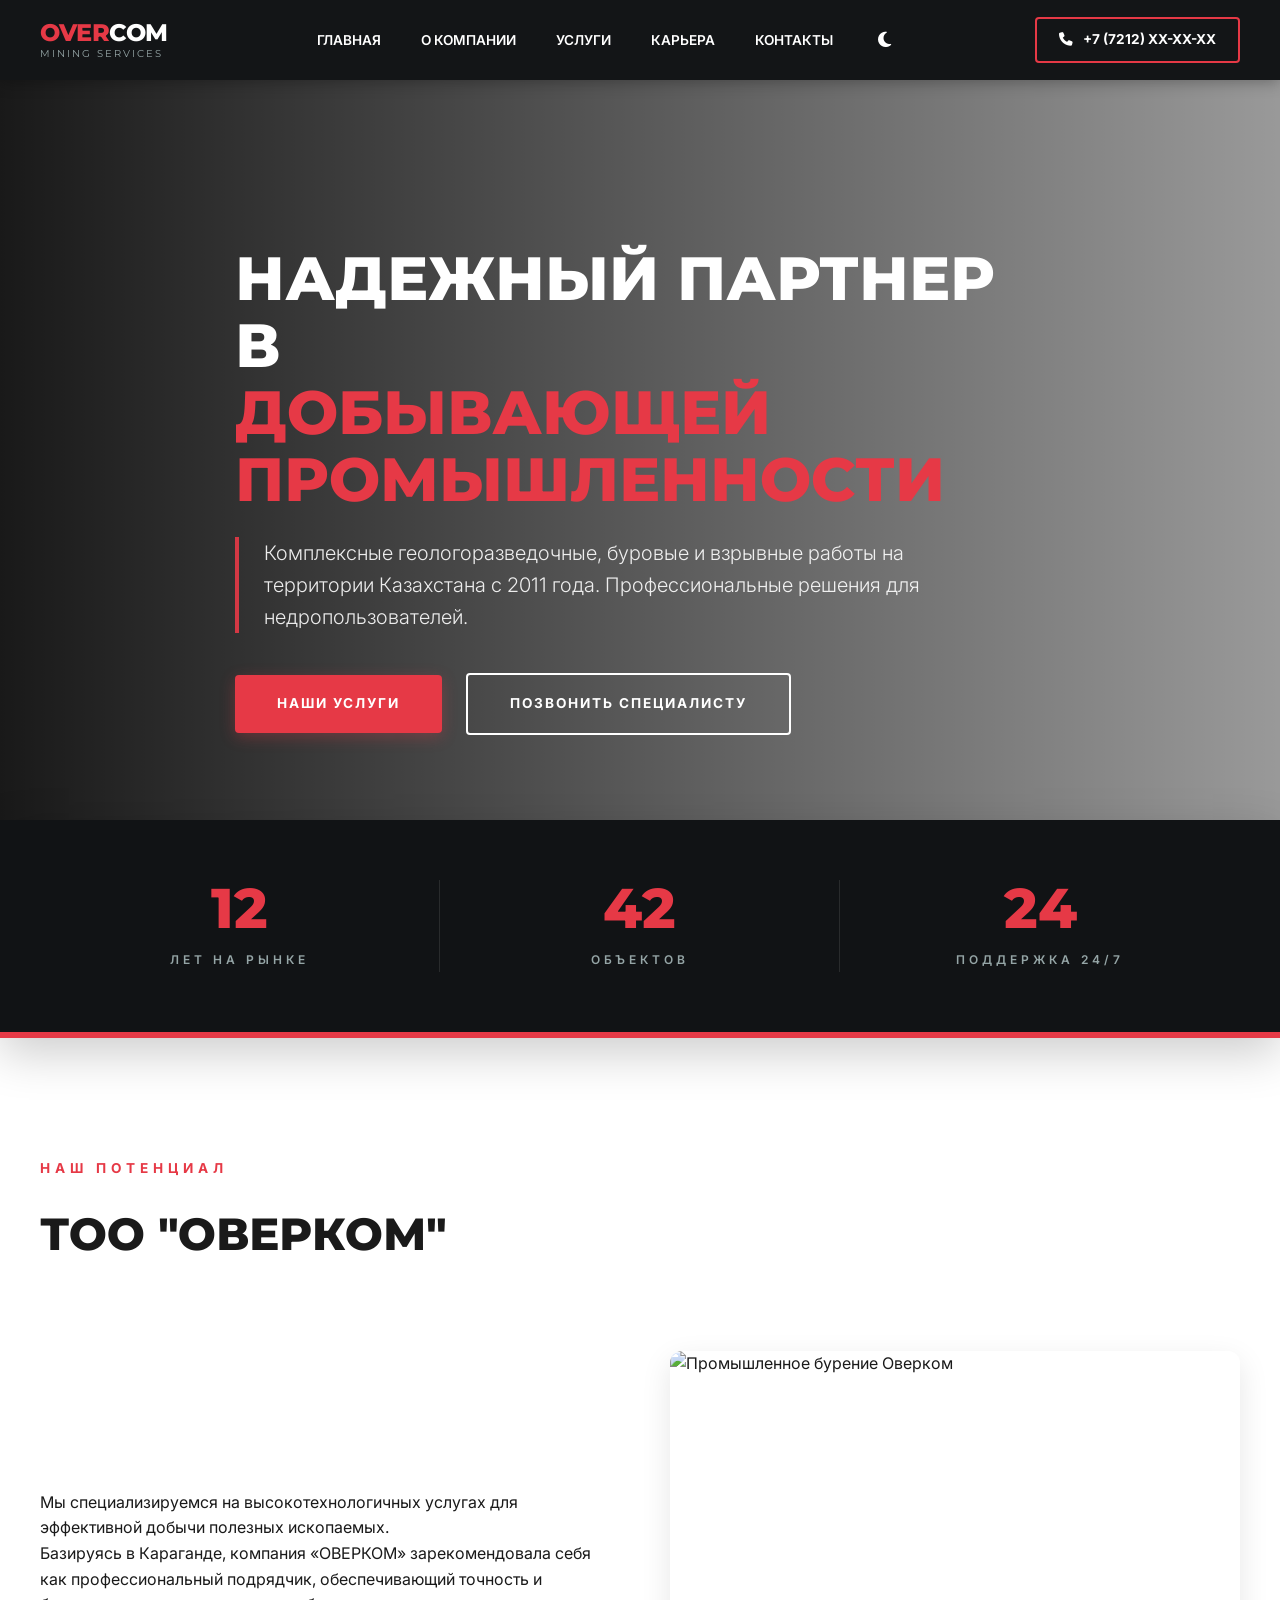
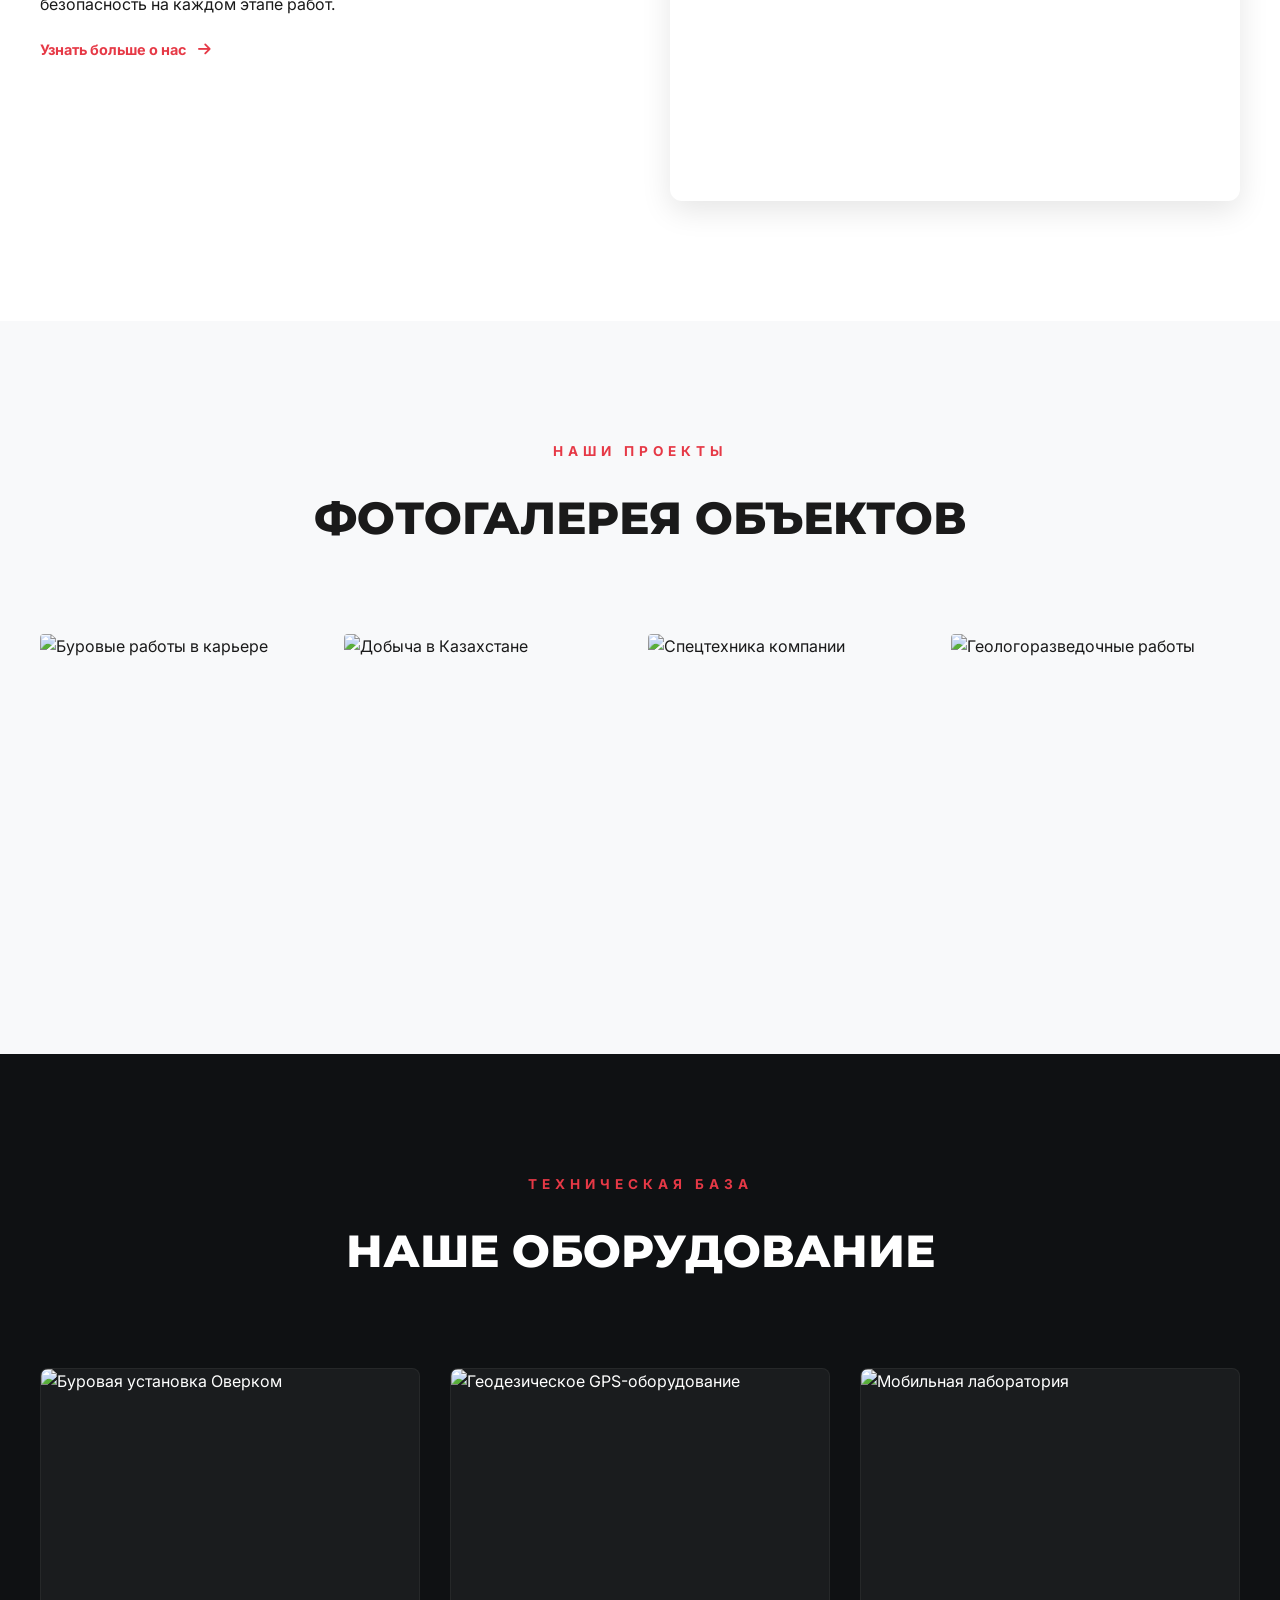
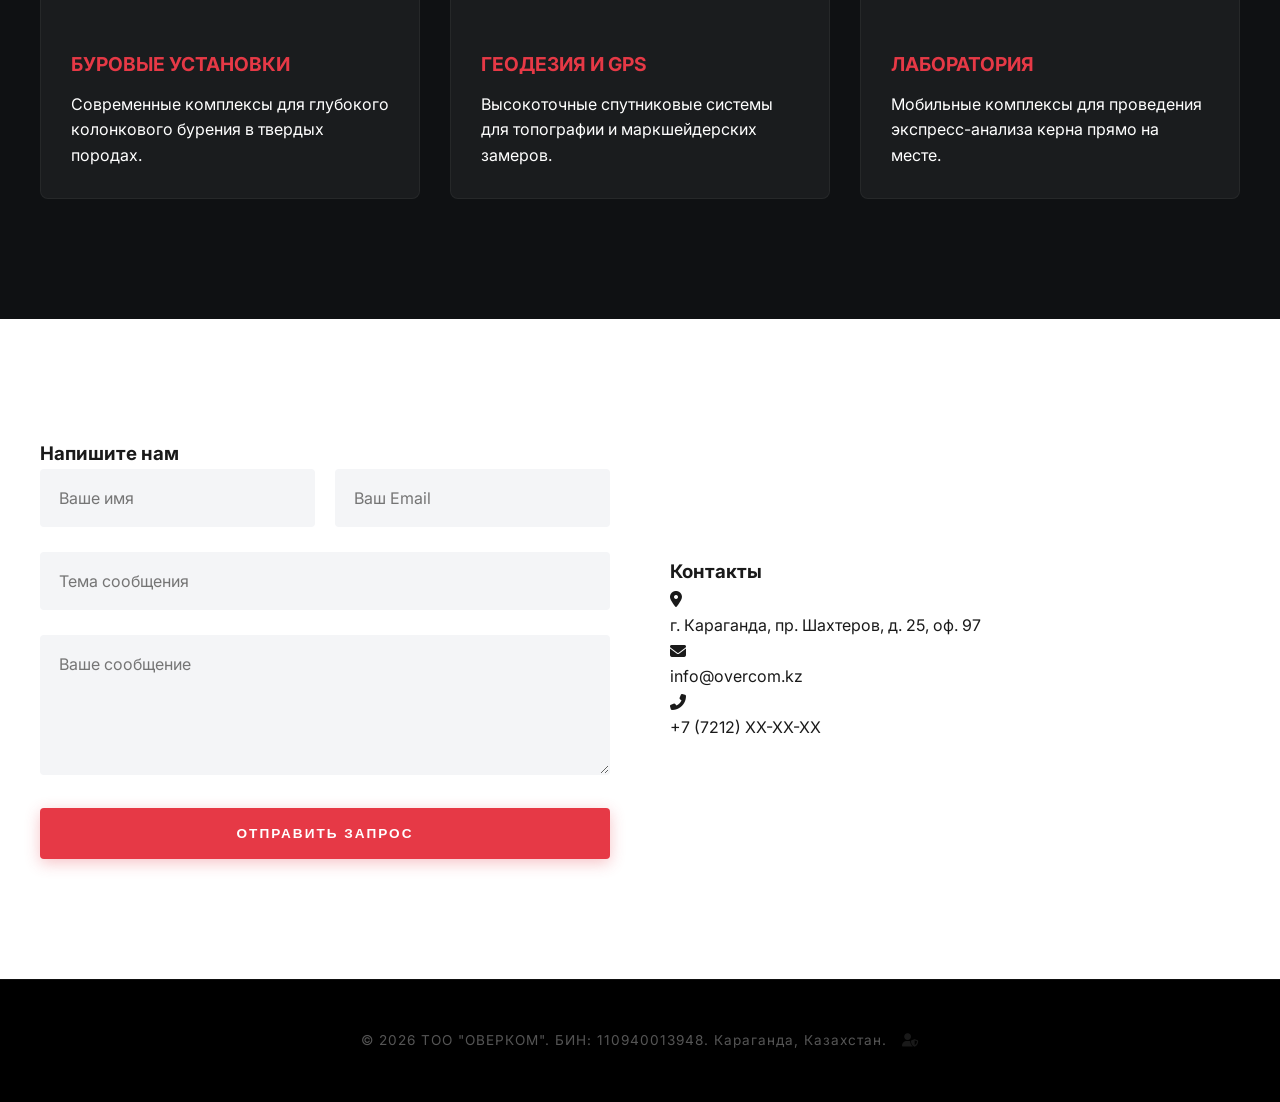
==== commit d1ab3eca: "feat: update UI/UX and localize content for Overcom portal" ====
--- a/index.html
+++ b/index.html
@@ -10,6 +10,35 @@
   <link href="https://fonts.googleapis.com/css2?family=Inter:wght@300;400;600;700&family=Montserrat:wght@700;800&display=swap" rel="stylesheet">
   <link rel="stylesheet" href="https://cdnjs.cloudflare.com/ajax/libs/font-awesome/6.4.0/css/all.min.css">
   <link rel="stylesheet" href="style.css">
+
+  <style>
+    .hero {
+      background: url('https://www.sinodrills.com/wp-content/uploads/2025/06/quarry-drilling-and-blasting-1024x576.webp') no-repeat center center/cover;
+      position: relative;
+    }
+
+    .about-image img, .gallery-item img, .eq-image img {
+      width: 100%;
+      height: 100%;
+      object-fit: cover;
+      display: block;
+    }
+    .about-image {
+      height: 450px;
+      overflow: hidden;
+      border-radius: 12px;
+      box-shadow: 0 10px 30px rgba(0,0,0,0.1);
+    }
+    .gallery-item {
+      height: 300px;
+      overflow: hidden;
+      position: relative;
+    }
+    .eq-image {
+      height: 250px;
+      overflow: hidden;
+    }
+  </style>
 </head>
 <body>
 
@@ -92,7 +121,7 @@
           <a href="about.html" class="btn-text">Узнать больше о нас <i class="fas fa-arrow-right"></i></a>
         </div>
         <div class="about-image">
-          <img src="https://images.unsplash.com/photo-1516937941344-00b4e0337589?q=80&w=800" alt="Промышленный объект Оверком">
+          <img src="https://www.sinodrills.com/wp-content/uploads/2025/06/distinguish-between-drilling-and-quarrying-1024x576.webp" alt="Промышленное бурение Оверком">
         </div>
       </div>
     </div>
@@ -106,27 +135,27 @@
       </div>
       <div class="gallery-grid">
         <div class="gallery-item">
-          <img src="https://images.unsplash.com/photo-1578319439584-104c94d37305?q=80&w=600" alt="Буровые работы">
-          <div class="gallery-overlay">
-            <div class="gallery-text">Буровые работы</div>
-          </div>
-        </div>
-        <div class="gallery-item">
-          <img src="https://images.unsplash.com/photo-1581094120506-3041ea55ef61?q=80&w=600" alt="Разработка карьеров">
+          <img src="https://www.sinodrills.com/wp-content/uploads/2025/06/quarry-drilling-and-blasting-1024x576.webp" alt="Буровые работы в карьере">
           <div class="gallery-overlay">
             <div class="gallery-text">Разработка карьеров</div>
           </div>
         </div>
         <div class="gallery-item">
-          <img src="https://images.unsplash.com/photo-1533106497176-45ae19e68ba2?q=80&w=600" alt="Геологоразведка">
+          <img src="https://zhaikpress.kz/wp-content/oraloniri/news/img/2022/05/220504124030089e.jpg" alt="Добыча в Казахстане">
+          <div class="gallery-overlay">
+            <div class="gallery-text">Объекты в РК</div>
+          </div>
+        </div>
+        <div class="gallery-item">
+          <img src="https://dprom.kz/wp-content/uploads/2022/08/ZHurnal-Dobyvayushhaya-Promyshlennost-TSentralnaya-Aziya-2-2022-3-2.jpg" alt="Спецтехника компании">
+          <div class="gallery-overlay">
+            <div class="gallery-text">Спецтехника</div>
+          </div>
+        </div>
+        <div class="gallery-item">
+          <img src="https://www.sinodrills.com/wp-content/uploads/2025/06/distinguish-between-drilling-and-quarrying-1024x576.webp" alt="Геологоразведочные работы">
           <div class="gallery-overlay">
             <div class="gallery-text">Геологоразведка</div>
-          </div>
-        </div>
-        <div class="gallery-item">
-          <img src="https://images.unsplash.com/photo-1579546671583-624c8a496f8a?q=80&w=600" alt="Спецтехника">
-          <div class="gallery-overlay">
-            <div class="gallery-text">Спецтехника</div>
           </div>
         </div>
       </div>
@@ -140,33 +169,37 @@
         <h2>Наше оборудование</h2>
       </div>
       <div class="equipment-grid">
+
         <div class="eq-card">
           <div class="eq-image">
-            <img src="https://images.unsplash.com/photo-1581092160562-40aa08e78837?q=80&w=600" alt="Буровая установка">
+            <img src="https://www.tradicia-k.ru/images/gallery/original/001/611/9631.jpg" alt="Буровая установка Оверком">
           </div>
           <div class="eq-info">
             <h4>Буровые установки</h4>
             <p>Современные комплексы для глубокого колонкового бурения в твердых породах.</p>
           </div>
         </div>
+
         <div class="eq-card">
           <div class="eq-image">
-            <img src="https://images.unsplash.com/photo-1504307651254-35680f356dfd?q=80&w=600" alt="Геодезия">
+            <img src="https://www.geo-prof.com/wp-content/uploads/2024/01/ispolnitelnaya-semka-03.jpg" alt="Геодезическое GPS-оборудование">
           </div>
           <div class="eq-info">
             <h4>Геодезия и GPS</h4>
             <p>Высокоточные спутниковые системы для топографии и маркшейдерских замеров.</p>
           </div>
         </div>
+
         <div class="eq-card">
           <div class="eq-image">
-            <img src="https://images.unsplash.com/photo-1576086213369-97a306d36557?q=80&w=600" alt="Лаборатория">
+            <img src="https://images.unsplash.com/photo-1581092160562-40aa08e78837?q=80&w=600&auto=format&fit=crop" alt="Мобильная лаборатория">
           </div>
           <div class="eq-info">
             <h4>Лаборатория</h4>
             <p>Мобильные комплексы для проведения экспресс-анализа керна прямо на месте.</p>
           </div>
         </div>
+
       </div>
     </div>
   </section>
@@ -178,8 +211,8 @@
           <h3>Напишите нам</h3>
           <form id="feedbackForm">
             <div style="display: grid; grid-template-columns: 1fr 1fr; gap: 20px;">
-              <input type="text" placeholder="Ваше имя" required minlength="2" autocomplete="name">
-              <input type="email" placeholder="Ваш Email" required autocomplete="email">
+              <input type="text" placeholder="Ваше имя" required minlength="2">
+              <input type="email" placeholder="Ваш Email" required>
             </div>
             <input type="text" placeholder="Тема сообщения" minlength="5">
             <textarea placeholder="Ваше сообщение" rows="5" required minlength="10"></textarea>
@@ -200,38 +233,17 @@
             <i class="fas fa-phone-alt"></i>
             <p><a href="tel:+77212000000">+7 (7212) XX-XX-XX</a></p>
           </div>
-          <div class="info-link" style="margin-top: 20px;">
-            <a href="contacts.html" class="btn-text" style="color: var(--accent);">Открыть карту →</a>
-          </div>
         </div>
       </div>
     </div>
   </section>
 </main>
-
-<div id="callbackModal" class="modal">
-  <div class="modal-content">
-    <span class="close-modal" tabindex="0">&times;</span>
-    <h3>Заказать звонок</h3>
-    <p>Оставьте ваши данные, и мы свяжемся с вами.</p>
-    <form id="modalForm">
-      <input type="text" placeholder="Ваше имя" required minlength="2" autocomplete="name">
-      <input type="tel"
-             placeholder="+7 (7xx) xxx-xx-xx"
-             required
-             pattern="^(\+7|7|8)?[0-9]{10}$"
-             inputmode="tel"
-             title="Введите 10 цифр номера телефона (например, 7012345678)">
-      <button type="submit" class="btn btn-primary full-width">ПЕРЕЗВОНИТЕ МНЕ</button>
-    </form>
-  </div>
-</div>
 
 <footer class="footer">
   <div class="container">
     <div class="footer-bottom">
       <p>&copy; 2026 ТОО "ОВЕРКОМ". БИН: 110940013948. Караганда, Казахстан.
-        <i class="fas fa-user-shield" id="admin-login" style="cursor: pointer; opacity: 0.3; margin-left: 10px;" title="Admin Access"></i>
+        <i class="fas fa-user-shield" id="admin-login" style="cursor: pointer; opacity: 0.3; margin-left: 10px;"></i>
       </p>
     </div>
   </div>
--- a/style.css
+++ b/style.css
@@ -374,3 +374,225 @@
 .text-white { color: #fff !important; }
 .footer { background: #000; color: #555; padding: 50px 0; text-align: center; border-top: 1px solid #111; }
 .footer p { font-size: 0.85rem; letter-spacing: 1px; }
+
+.hero {
+    position: relative;
+    overflow: hidden;
+    display: flex;
+    align-items: center;
+}
+
+.hero-overlay {
+    position: absolute;
+    top: 0;
+    left: 0;
+    width: 100%;
+    height: 100%;
+    background: linear-gradient(90deg, rgba(0,0,0,0.9) 0%, rgba(0,0,0,0.4) 100%);
+    z-index: 1;
+}
+@media (max-width: 768px) {
+    .hero {
+        height: auto;
+        min-height: 100vh;
+        padding: 120px 0 60px;
+        display: flex;
+        flex-direction: column;
+        justify-content: center;
+    }
+
+    .hero-overlay {
+        background: rgba(0, 0, 0, 0.7);
+        background: linear-gradient(180deg, rgba(0,0,0,0.8) 0%, rgba(0,0,0,0.6) 100%);
+    }
+
+    .hero-content {
+        width: 100%;
+        padding: 0 10px;
+        text-align: center;
+    }
+
+    .hero h1 {
+        font-size: 2rem;
+        line-height: 1.2;
+    }
+
+    .hero p {
+        border-left: none;
+        padding-left: 0;
+        margin: 0 auto 30px;
+        font-size: 1rem;
+    }
+}
+
+@media (max-width: 768px) {
+    .service-detail-card {
+        flex-direction: column;
+        padding: 30px 20px !important;
+        text-align: center;
+        gap: 20px;
+    }
+
+    .detail-number {
+        font-size: 2.5rem;
+        margin-bottom: 10px;
+    }
+
+    .detail-icon {
+        margin: 0 auto 15px;
+    }
+
+    .detail-list {
+        text-align: left;
+        display: inline-block;
+        margin-top: 15px;
+    }
+}
+
+@media (max-width: 480px) {
+    #rock-type {
+        padding: 18px 12px !important;
+        font-size: 0.9rem;
+        appearance: none;
+        background-image: url("data:image/svg+xml,%3Csvg xmlns='http://www.w3.org/2000/svg' width='24' height='24' viewBox='0 0 24 24' fill='none' stroke='white' stroke-width='2' stroke-linecap='round' stroke-linejoin='round'%3E%3Cpolyline points='6 9 12 15 18 9'%3E%3C/polyline%3E%3C/svg%3E");
+        background-repeat: no-repeat;
+        background-position: right 15px center;
+        background-size: 18px;
+    }
+
+    label[for="rock-type"] {
+        font-size: 0.85rem;
+        letter-spacing: 1px;
+    }
+}
+
+@media (max-width: 480px) {
+    #rock-type {
+        padding: 12px 35px 12px 10px !important;
+        font-size: 0.85rem !important;
+        white-space: normal;
+        max-width: 100%;
+        line-height: 1.4;
+        background-image: url("data:image/svg+xml,%3Csvg xmlns='http://www.w3.org/2000/svg' width='24' height='24' viewBox='0 0 24 24' fill='none' stroke='white' stroke-width='2' stroke-linecap='round' stroke-linejoin='round'%3E%3Cpolyline points='6 9 12 15 18 9'%3E%3C/polyline%3E%3C/svg%3E");
+        background-repeat: no-repeat;
+        background-position: right 10px center;
+        background-size: 16px;
+        appearance: none;
+        -webkit-appearance: none;
+    }
+}
+
+#rock-type {
+    width: 100%;
+    padding: 15px;
+    background: #2c3136;
+    color: #fff;
+    border: none;
+    border-radius: 4px;
+    cursor: pointer;
+    font-family: inherit;
+    appearance: none;
+    -webkit-appearance: none;
+    background-image: url("data:image/svg+xml,%3Csvg xmlns='http://www.w3.org/2000/svg' width='24' height='24' viewBox='0 0 24 24' fill='none' stroke='white' stroke-width='2' stroke-linecap='round' stroke-linejoin='round'%3E%3Cpolyline points='6 9 12 15 18 9'%3E%3C/polyline%3E%3C/svg%3E");
+    background-repeat: no-repeat;
+    background-position: right 15px center;
+    background-size: 18px;
+}
+
+@media (max-width: 480px) {
+    #rock-type {
+        font-size: 0.8rem !important;
+        padding: 12px 30px 12px 10px !important;
+        white-space: normal;
+    }
+
+    .calculator-result-box {
+        padding: 12px !important;
+    }
+
+    .calculator-result-box strong {
+        font-size: 1.2rem !important;
+    }
+}
+
+.page-header-hero {
+    position: relative;
+    padding: 120px 0;
+    overflow: hidden;
+}
+
+.relative-z { position: relative; z-index: 10; }
+
+.calc-wrapper {
+    background: rgba(255,255,255,0.05);
+    padding: 50px;
+    border-radius: 8px;
+    border: 1px solid rgba(255,255,255,0.1);
+}
+
+.calc-grid {
+    display: grid;
+    grid-template-columns: repeat(auto-fit, minmax(250px, 1fr));
+    gap: 30px;
+    align-items: flex-end;
+}
+
+.calc-input-group label {
+    display: block;
+    margin-bottom: 10px;
+    font-weight: 700;
+    font-size: 0.9rem;
+}
+
+#rock-type, #depth {
+    width: 100%;
+    padding: 15px;
+    background: #2c3136;
+    color: #fff;
+    border: none;
+    border-radius: 4px;
+}
+
+#rock-type {
+    cursor: pointer;
+    appearance: none;
+    -webkit-appearance: none;
+    background-image: url("data:image/svg+xml;charset=UTF-8,%3csvg xmlns='http://www.w3.org/2000/svg' viewBox='0 0 24 24' fill='none' stroke='white' stroke-width='2' stroke-linecap='round' stroke-linejoin='round'%3e%3cpolyline points='6 9 12 15 18 9'%3e%3c/polyline%3e%3c/svg%3e");
+    background-repeat: no-repeat;
+    background-position: right 15px center;
+    background-size: 15px;
+}
+
+.calc-result-badge {
+    background: var(--accent);
+    padding: 15px;
+    border-radius: 4px;
+    text-align: center;
+}
+
+.badge-label { font-size: 0.8rem; text-transform: uppercase; display: block; opacity: 0.8; }
+.badge-price { font-size: 1.4rem; }
+.calc-disclaimer { margin-top: 20px; font-size: 0.8rem; opacity: 0.6; text-align: center; }
+
+@media (max-width: 992px) {
+    .calc-wrapper { padding: 30px 20px; }
+}
+
+@media (max-width: 768px) {
+    .service-detail-card {
+        flex-direction: column !important;
+        text-align: center;
+        padding: 30px 20px !important;
+    }
+    .detail-icon { margin: 0 auto 15px !important; }
+}
+
+@media (max-width: 480px) {
+    #rock-type {
+        font-size: 0.85rem !important;
+        padding-right: 35px !important;
+        white-space: normal !important;
+    }
+    .badge-price { font-size: 1.2rem !important; }
+    .page-header-hero h2 { font-size: 1.8rem !important; }
+}
